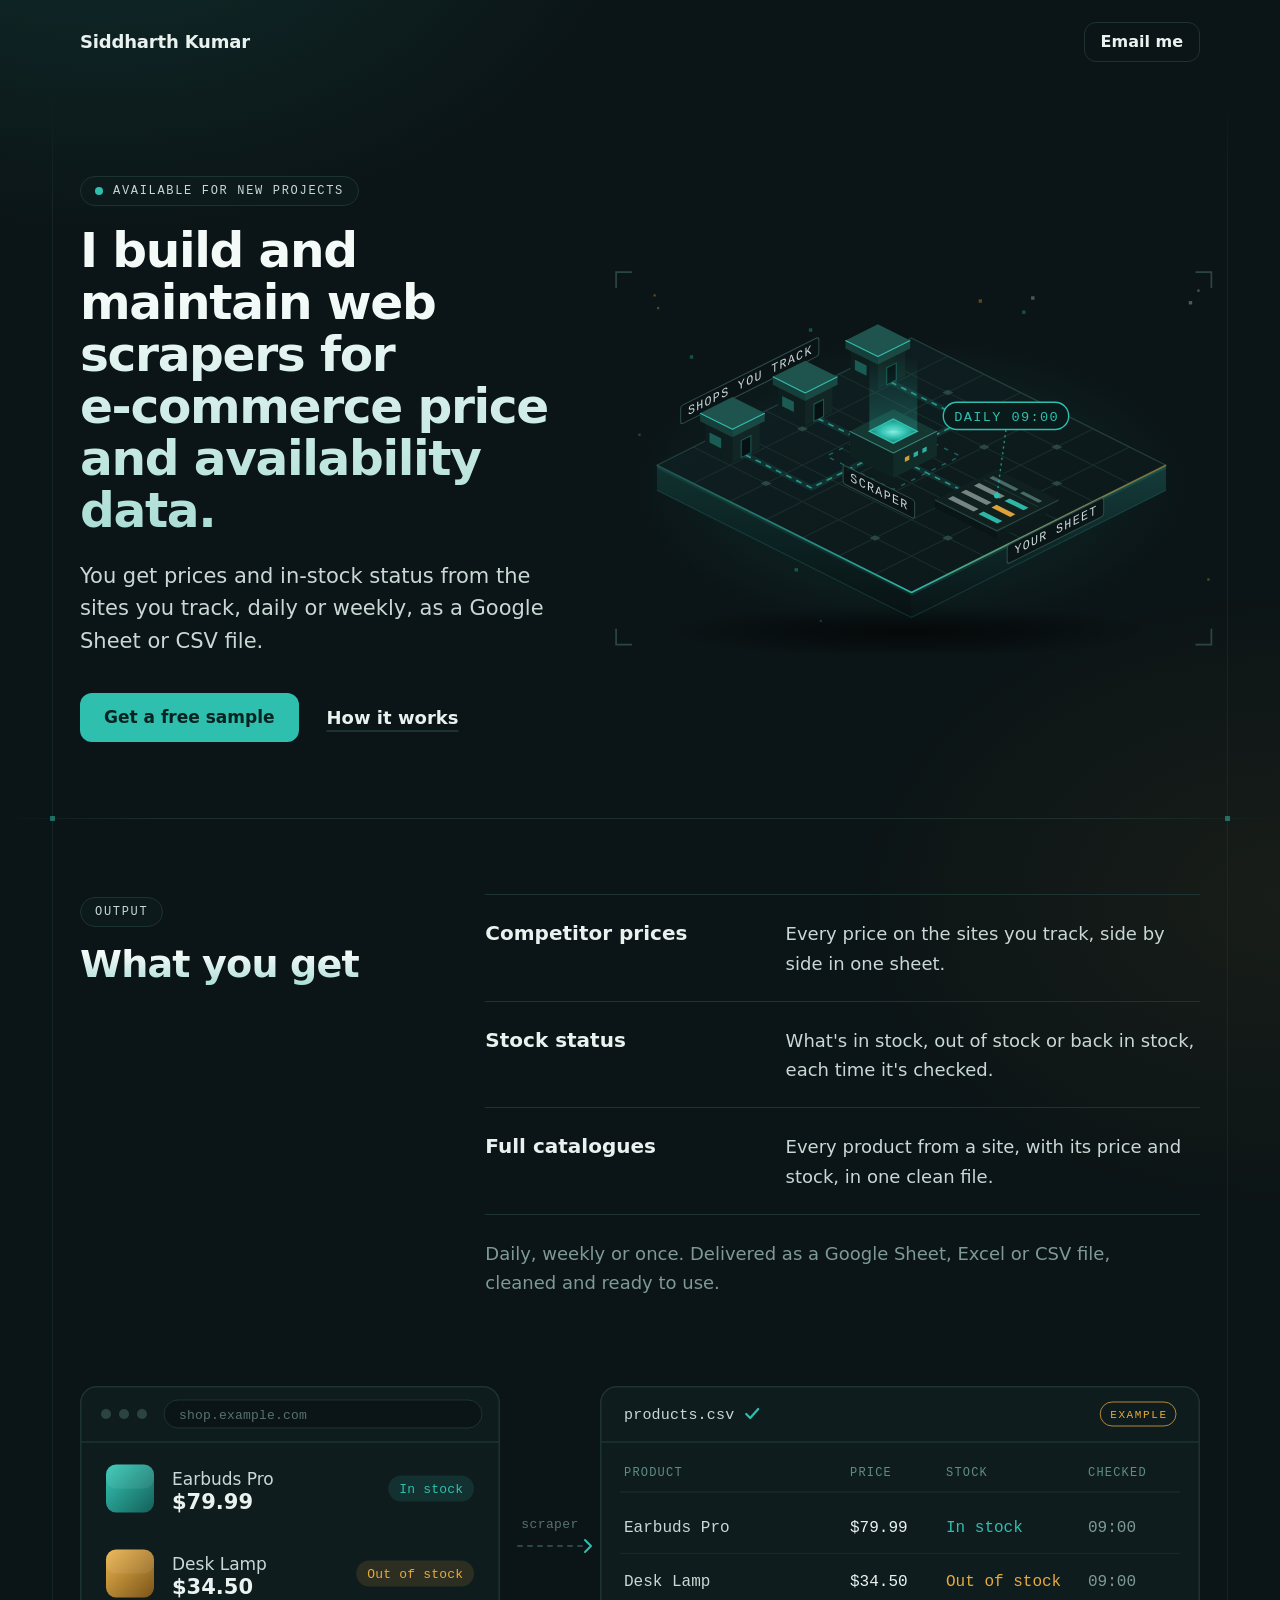
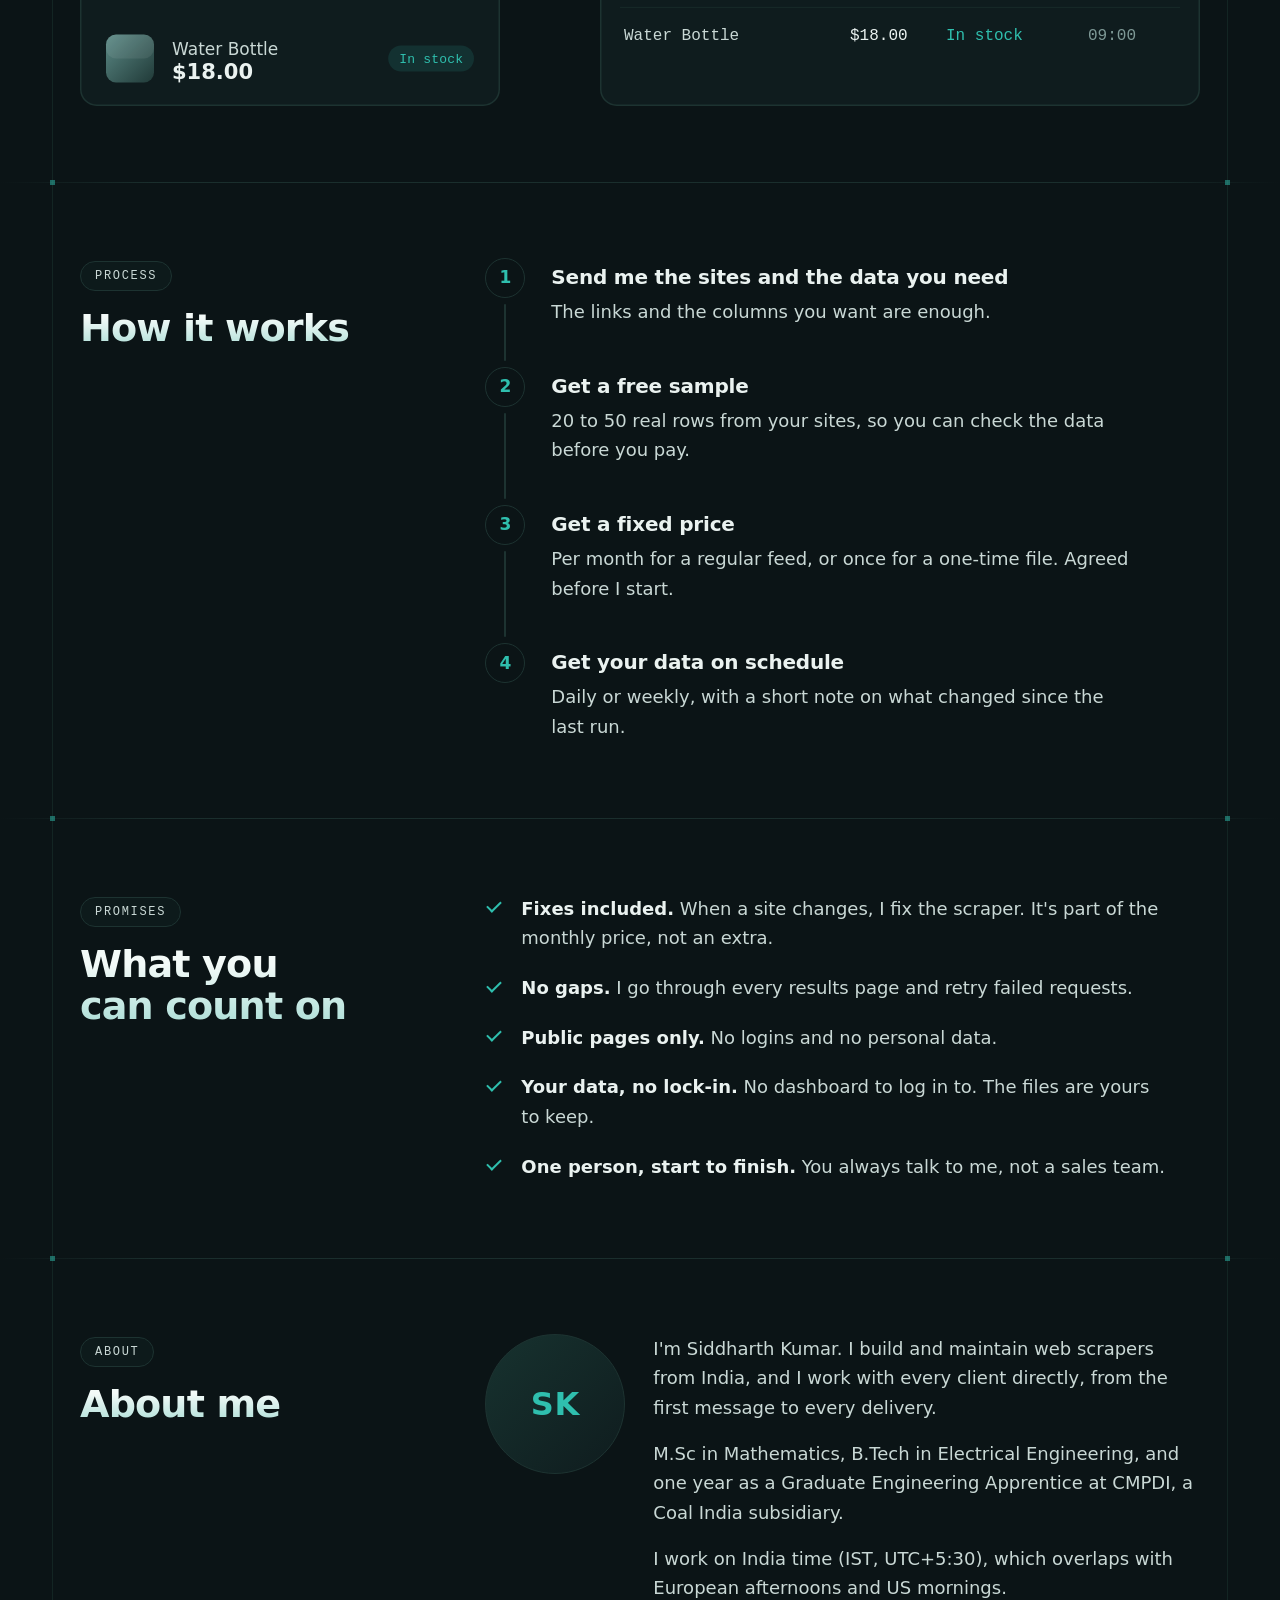
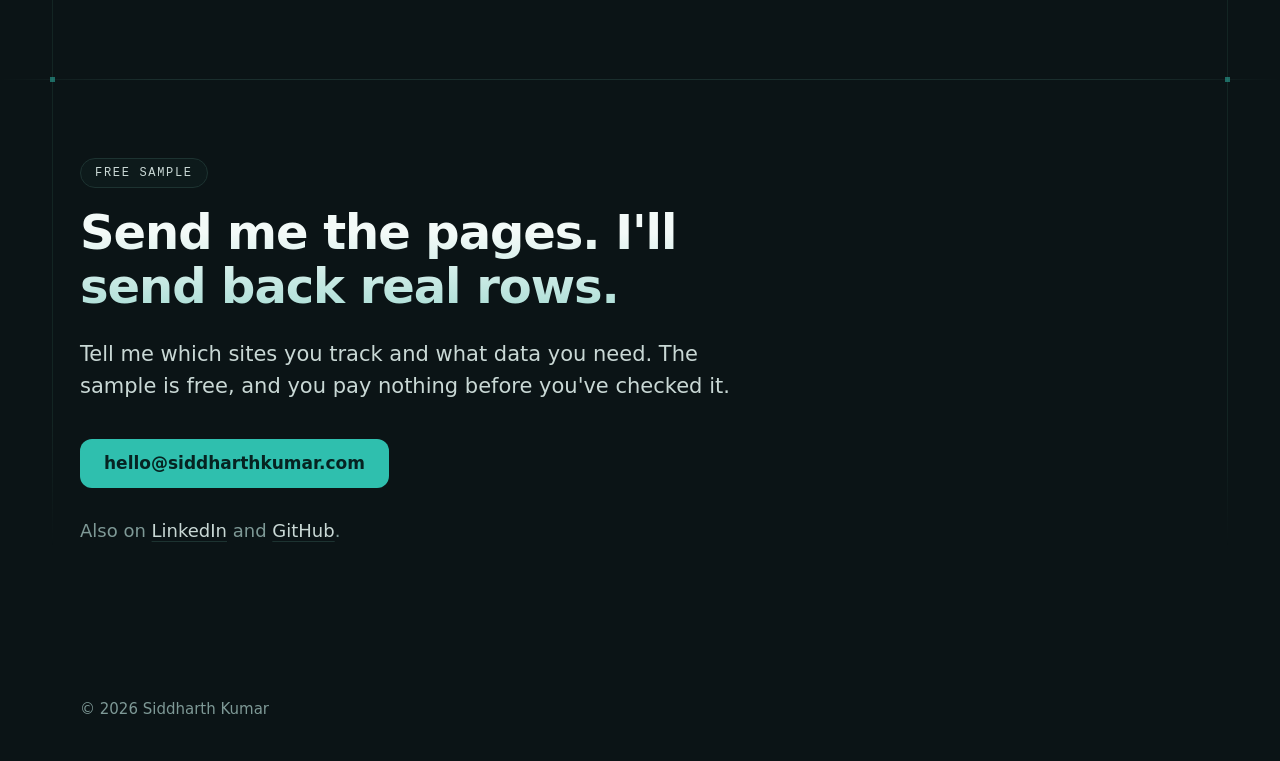
==== index.html @ e57807dc "Add files via upload" ====
<!doctype html>
<html lang="en">
<head>
<meta charset="utf-8">
<meta name="viewport" content="width=device-width, initial-scale=1">
<title>Siddharth Kumar | Web scrapers for e-commerce price and availability data</title>
<meta name="description" content="I build and maintain web scrapers for e-commerce price and availability data. Daily or weekly feeds, fixes included. Free sample first.">
<link rel="canonical" href="https://siddharthkumar.com/">
<meta name="theme-color" content="#0B1416">
<meta name="color-scheme" content="dark">
<link rel="icon" href="favicon.svg" type="image/svg+xml">
<link rel="preload" href="assets/fonts/instrument-sans-400.woff2" as="font" type="font/woff2" crossorigin>
<link rel="preload" href="assets/fonts/instrument-sans-600.woff2" as="font" type="font/woff2" crossorigin>
<link rel="stylesheet" href="assets/style.css?v=2">

<meta property="og:type" content="website">
<meta property="og:url" content="https://siddharthkumar.com/">
<meta property="og:title" content="Siddharth Kumar | Web scrapers for e-commerce price and availability data">
<meta property="og:description" content="Prices and in-stock status from the sites you track, daily or weekly, as a Google Sheet or CSV file. Fixes included. Free sample first.">
<meta property="og:image" content="https://siddharthkumar.com/assets/og.png">
<meta property="og:image:width" content="1200">
<meta property="og:image:height" content="630">
<meta property="og:image:alt" content="Siddharth Kumar, e-commerce price and availability data. Example: a product page turned into a clean table.">
<meta name="twitter:card" content="summary_large_image">

<script type="application/ld+json">
{
  "@context": "https://schema.org",
  "@type": "Person",
  "name": "Siddharth Kumar",
  "url": "https://siddharthkumar.com/",
  "image": "https://github.com/siddharthkumarx.png?size=400",
  "email": "mailto:hello@siddharthkumar.com",
  "jobTitle": "Web Scraping Developer",
  "description": "I build and maintain web scrapers for e-commerce price and availability data.",
  "sameAs": [
    "https://www.linkedin.com/in/siddharthkumarx/",
    "https://github.com/siddharthkumarx"
  ]
}
</script>
</head>
<body>

<header class="top wrap">
  <a class="name" href="/">Siddharth Kumar</a>
  <a class="btn btn-quiet" href="mailto:hello@siddharthkumar.com">Email me</a>
</header>

<main>

  <section class="hero">
    <div class="wrap hero-grid">
      <div class="hero-text">
      <p class="pill"><span class="dot" aria-hidden="true"></span>Available for new projects</p>
      <h1>I build and maintain web scrapers for <span class="nowrap">e-commerce</span> price and availability data.</h1>
      <p class="lead">You get prices and in-stock status from the sites you track, daily or weekly, as a Google Sheet or CSV file.</p>
      <div class="actions">
        <a class="btn" href="mailto:hello@siddharthkumar.com?subject=Free%20sample%20request">Get a free sample</a>
        <a class="text-link" href="#how">How it works</a>
      </div>
      </div>
      <figure class="scene" role="img" aria-label="How it works: data from the shops you track flows into a scraper, which fills your sheet every day at 09:00. When a shop's site changes, the scraper gets fixed and the data keeps coming.">
        <svg class="iso sv-mono" viewBox="0 0 540 344" width="540" height="344" aria-hidden="true" focusable="false"><defs><linearGradient id="isoTop" x1="0" y1="0" x2="1" y2="1"><stop offset="0" stop-color="#0F2022"/><stop offset="1" stop-color="#0C1719"/></linearGradient><linearGradient id="isoSideL" x1="0" y1="0" x2="0" y2="1"><stop offset="0" stop-color="#103230"/><stop offset="1" stop-color="#081113"/></linearGradient><linearGradient id="isoSideR" x1="0" y1="0" x2="0" y2="1"><stop offset="0" stop-color="#143C3A"/><stop offset="1" stop-color="#091416"/></linearGradient><linearGradient id="isoEdge" x1="0" y1="0" x2="1" y2="0"><stop offset="0" stop-color="#2FBFAE" stop-opacity=".15"/><stop offset=".5" stop-color="#2FBFAE" stop-opacity=".9"/><stop offset="1" stop-color="#E9A93C" stop-opacity=".45"/></linearGradient><linearGradient id="isoBeam" x1="0" y1="1" x2="0" y2="0"><stop offset="0" stop-color="#2FBFAE" stop-opacity=".30"/><stop offset="1" stop-color="#2FBFAE" stop-opacity="0"/></linearGradient><radialGradient id="isoCore"><stop offset="0" stop-color="#8FF2E6"/><stop offset=".55" stop-color="#2FBFAE"/><stop offset="1" stop-color="#147A70"/></radialGradient><radialGradient id="isoGlow"><stop offset="0" stop-color="#2FBFAE" stop-opacity=".16"/><stop offset="1" stop-color="#2FBFAE" stop-opacity="0"/></radialGradient><radialGradient id="isoShadow"><stop offset="0" stop-color="#000" stop-opacity=".6"/><stop offset="1" stop-color="#000" stop-opacity="0"/></radialGradient></defs><rect x="177.7" y="57.5" width="3" height="3" fill="#2FBFAE" opacity=".35" class="iso-tw" style="animation-delay:0.3s"/><rect x="27.6" y="150.2" width="2" height="2" fill="#2FBFAE" opacity=".35" class="iso-tw" style="animation-delay:0.4s"/><rect x="72.9" y="81.2" width="3" height="3" fill="#2FBFAE" opacity=".35"/><rect x="519.6" y="23.3" width="2" height="2" fill="#C9D8D5" opacity=".35"/><rect x="365.4" y="41.8" width="3" height="3" fill="#2FBFAE" opacity=".35"/><rect x="40.9" y="27.5" width="2" height="2" fill="#E9A93C" opacity=".35" class="iso-tw" style="animation-delay:2.7s"/><rect x="165.1" y="268.6" width="3" height="3" fill="#2FBFAE" opacity=".35" class="iso-tw" style="animation-delay:0.3s"/><rect x="327.1" y="32" width="3" height="3" fill="#E9A93C" opacity=".35" class="iso-tw" style="animation-delay:0.7s"/><rect x="187.2" y="314.1" width="2" height="2" fill="#2FBFAE" opacity=".35"/><rect x="512.1" y="33.5" width="3" height="3" fill="#C9D8D5" opacity=".35"/><rect x="44" y="38.7" width="2" height="2" fill="#E9A93C" opacity=".35"/><rect x="373.3" y="29.3" width="3" height="3" fill="#C9D8D5" opacity=".35" class="iso-tw" style="animation-delay:2.6s"/><rect x="528.4" y="277.6" width="2" height="2" fill="#E9A93C" opacity=".35"/><path d="M8 22V8H22M518 8H532V22M532 322V336H518M22 336H8V322" fill="none" stroke="#2B4744" stroke-width="1.5"/><ellipse cx="268" cy="196" rx="250" ry="132" fill="url(#isoGlow)"/><ellipse class="iso-shadow" cx="268" cy="324" rx="215" ry="24" fill="url(#isoShadow)"/><g class="iso-float"><polygon points="44,178 268,290 268,312 44,200" fill="url(#isoSideL)"/><polygon points="492,178 268,290 268,312 492,200" fill="url(#isoSideR)"/><polygon points="44,178 268,290 268,293 44,181" fill="#2FBFAE" fill-opacity=".10"/><polygon points="492,178 268,290 268,293 492,181" fill="#2FBFAE" fill-opacity=".14"/><polygon points="268,66 492,178 268,290 44,178" fill="url(#isoTop)"/><g stroke="#1D3331" stroke-width="1" opacity=".75"><line x1="300" y1="82" x2="76" y2="194"/><line x1="236" y1="82" x2="460" y2="194"/><line x1="332" y1="98" x2="108" y2="210"/><line x1="204" y1="98" x2="428" y2="210"/><line x1="364" y1="114" x2="140" y2="226"/><line x1="172" y1="114" x2="396" y2="226"/><line x1="396" y1="130" x2="172" y2="242"/><line x1="140" y1="130" x2="364" y2="242"/><line x1="428" y1="146" x2="204" y2="258"/><line x1="108" y1="146" x2="332" y2="258"/><line x1="460" y1="162" x2="236" y2="274"/><line x1="76" y1="162" x2="300" y2="274"/></g><polygon points="268,66 492,178 268,290 44,178" fill="none" stroke="#24403D" stroke-width="1"/><polyline points="44,178 268,290 492,178" fill="none" stroke="url(#isoEdge)" stroke-width="1.6" stroke-linejoin="round"/><polyline points="44,200 268,312 492,200" fill="none" stroke="#2FBFAE" stroke-opacity=".18" stroke-width="1"/><polygon points="300,111.6 304.8,114 300,116.4 295.2,114" fill="#2B4744"/><polygon points="396,159.6 400.8,162 396,164.4 391.2,162" fill="#2B4744"/><polygon points="300,239.6 304.8,242 300,244.4 295.2,242" fill="#2B4744"/><polygon points="140,191.6 144.8,194 140,196.4 135.2,194" fill="#2B4744"/><polygon points="236,239.6 240.8,242 236,244.4 231.2,242" fill="#2B4744"/><polygon points="172,143.6 176.8,146 172,148.4 167.2,146" fill="#2B4744"/><polygon points="332,159.6 336.8,162 332,164.4 327.2,162" fill="#2B4744"/><polygon points="396,191.6 400.8,194 396,196.4 391.2,194" fill="#2B4744"/><polyline points="250.4,105.2 316,138 271.2,160.4" fill="none" stroke="#2FBFAE" stroke-opacity=".12" stroke-width="5" stroke-linecap="round" stroke-linejoin="round"/><polyline points="250.4,105.2 316,138 271.2,160.4" fill="none" class="sv-flow" stroke="#2FBFAE" stroke-opacity=".7" stroke-width="1.5" stroke-dasharray="4 6" stroke-linecap="round" stroke-linejoin="round"/><polyline points="186.4,137.2 232.8,160.4" fill="none" stroke="#2FBFAE" stroke-opacity=".12" stroke-width="5" stroke-linecap="round" stroke-linejoin="round"/><polyline points="186.4,137.2 232.8,160.4" fill="none" class="sv-flow" stroke="#2FBFAE" stroke-opacity=".7" stroke-width="1.5" stroke-dasharray="4 6" stroke-linecap="round" stroke-linejoin="round"/><polyline points="122.4,169.2 180,198 224.8,175.6" fill="none" stroke="#2FBFAE" stroke-opacity=".12" stroke-width="5" stroke-linecap="round" stroke-linejoin="round"/><polyline points="122.4,169.2 180,198 224.8,175.6" fill="none" class="sv-flow" stroke="#2FBFAE" stroke-opacity=".7" stroke-width="1.5" stroke-dasharray="4 6" stroke-linecap="round" stroke-linejoin="round"/><polyline points="271.2,179.6 316,202" fill="none" stroke="#2FBFAE" stroke-opacity=".12" stroke-width="5" stroke-linecap="round" stroke-linejoin="round"/><polyline points="271.2,179.6 316,202" fill="none" class="sv-flow" stroke="#2FBFAE" stroke-opacity=".7" stroke-width="1.5" stroke-dasharray="4 6" stroke-linecap="round" stroke-linejoin="round"/><g class="iso-a iso-alert" opacity="0"><polyline points="250.4,105.2 316,138 271.2,160.4" fill="none" stroke="#E9A93C" stroke-width="1.8" stroke-dasharray="4 6" stroke-linecap="round" stroke-linejoin="round"/></g><g class="iso-lg-d" transform="matrix(0.8944 -0.4472 0 1 71.2 134)"><rect x="-7.1" y="-11.3" width="136" height="16.3" rx="2.5" fill="#0A1416" fill-opacity=".92" stroke="#2D4C49" stroke-width="1"/><text x="0" y="0" font-size="11.5" letter-spacing="1.3" fill="#C9D8D5" font-weight="500">SHOPS YOU TRACK</text></g><g class="iso-lg-m" transform="matrix(0.8944 -0.4472 0 1 39.2 146.8)"><rect x="-11.5" y="-18.1" width="209" height="26.3" rx="4.1" fill="#0A1416" fill-opacity=".92" stroke="#2D4C49" stroke-width="1"/><text x="0" y="0" font-size="18.5" letter-spacing="1.4" fill="#C9D8D5" font-weight="500">SHOPS YOU TRACK</text></g><polygon points="214.4,99.2 238.4,111.2 238.4,87.2 214.4,75.2" fill="#0E1D1E"/><polygon points="262.4,99.2 238.4,111.2 238.4,87.2 262.4,75.2" fill="#122725"/><polygon points="238.4,63.2 262.4,75.2 238.4,87.2 214.4,75.2" fill="#173230"/><polygon points="218.2,94.1 228.5,99.2 228.5,90.2 218.2,85.1" fill="#2FBFAE" fill-opacity=".38"/><polygon points="254.6,103.1 246.2,107.3 246.2,92.3 254.6,88.1" fill="#071012" stroke="#2FBFAE" stroke-opacity=".35" stroke-width="1"/><polygon points="209.9,75.2 238.4,89.4 238.4,82.4 209.9,68.2" fill="#163E3A"/><polygon points="266.9,75.2 238.4,89.4 238.4,82.4 266.9,68.2" fill="#1A4843"/><polygon points="238.4,54 266.9,68.2 238.4,82.4 209.9,68.2" fill="#1F534D"/><polyline points="209.9,68.2 238.4,82.4 266.9,68.2" fill="none" stroke="#2FBFAE" stroke-width="1" stroke-linejoin="round"/><g class="iso-a iso-alert" opacity="0"><polygon points="209.9,75.2 238.4,89.4 238.4,82.4 209.9,68.2" fill="#9C6A1F"/><polygon points="266.9,75.2 238.4,89.4 238.4,82.4 266.9,68.2" fill="#B97F26"/><polygon points="238.4,54 266.9,68.2 238.4,82.4 209.9,68.2" fill="#E9A93C"/><polyline points="209.9,68.2 238.4,82.4 266.9,68.2" fill="none" stroke="#F6CF86" stroke-width="1" stroke-linejoin="round"/></g><polygon points="150.4,131.2 174.4,143.2 174.4,119.2 150.4,107.2" fill="#0E1D1E"/><polygon points="198.4,131.2 174.4,143.2 174.4,119.2 198.4,107.2" fill="#122725"/><polygon points="174.4,95.2 198.4,107.2 174.4,119.2 150.4,107.2" fill="#173230"/><polygon points="154.2,126.1 164.5,131.2 164.5,122.2 154.2,117.1" fill="#2FBFAE" fill-opacity=".38"/><polygon points="190.6,135.1 182.2,139.3 182.2,124.3 190.6,120.1" fill="#071012" stroke="#2FBFAE" stroke-opacity=".35" stroke-width="1"/><polygon points="145.9,107.2 174.4,121.4 174.4,114.4 145.9,100.2" fill="#163E3A"/><polygon points="202.9,107.2 174.4,121.4 174.4,114.4 202.9,100.2" fill="#1A4843"/><polygon points="174.4,86 202.9,100.2 174.4,114.4 145.9,100.2" fill="#1F534D"/><polyline points="145.9,100.2 174.4,114.4 202.9,100.2" fill="none" stroke="#2FBFAE" stroke-width="1" stroke-linejoin="round"/><g transform="translate(250.4 105.2)"><g class="iso-a iso-trip" style="--ax:65.6px;--ay:32.8px;--bx:20.8px;--by:55.2px;animation-delay:0.0s" opacity="0"><polygon points="0,-7.7 15.4,0 0,7.7 -15.4,0" fill="#2FBFAE" fill-opacity=".22"/><polygon points="-5.8,0 0,2.9 0,-3.1 -5.8,-6" fill="#1F8F83"/><polygon points="5.8,0 0,2.9 0,-3.1 5.8,-6" fill="#27A596"/><polygon points="0,-8.9 5.8,-6 0,-3.1 -5.8,-6" fill="#7BEBDD"/></g></g><g transform="translate(186.4 137.2)"><g class="iso-a iso-hop" style="--ax:27.8px;--ay:13.9px;--bx:46.4px;--by:23.2px;animation-delay:1.5s" opacity="0"><polygon points="0,-7.7 15.4,0 0,7.7 -15.4,0" fill="#2FBFAE" fill-opacity=".22"/><polygon points="-5.8,0 0,2.9 0,-3.1 -5.8,-6" fill="#1F8F83"/><polygon points="5.8,0 0,2.9 0,-3.1 5.8,-6" fill="#27A596"/><polygon points="0,-8.9 5.8,-6 0,-3.1 -5.8,-6" fill="#7BEBDD"/></g></g><g transform="translate(250.4 105.2)"><g class="iso-a iso-trip" style="--ax:65.6px;--ay:32.8px;--bx:20.8px;--by:55.2px;animation-delay:5.4s" opacity="0"><polygon points="0,-7.7 15.4,0 0,7.7 -15.4,0" fill="#2FBFAE" fill-opacity=".22"/><polygon points="-5.8,0 0,2.9 0,-3.1 -5.8,-6" fill="#1F8F83"/><polygon points="5.8,0 0,2.9 0,-3.1 5.8,-6" fill="#27A596"/><polygon points="0,-8.9 5.8,-6 0,-3.1 -5.8,-6" fill="#7BEBDD"/></g></g><polygon points="86.4,163.2 110.4,175.2 110.4,151.2 86.4,139.2" fill="#0E1D1E"/><polygon points="134.4,163.2 110.4,175.2 110.4,151.2 134.4,139.2" fill="#122725"/><polygon points="110.4,127.2 134.4,139.2 110.4,151.2 86.4,139.2" fill="#173230"/><polygon points="90.2,158.1 100.5,163.2 100.5,154.2 90.2,149.1" fill="#2FBFAE" fill-opacity=".38"/><polygon points="126.6,167.1 118.2,171.3 118.2,156.3 126.6,152.1" fill="#071012" stroke="#2FBFAE" stroke-opacity=".35" stroke-width="1"/><polygon points="81.9,139.2 110.4,153.4 110.4,146.4 81.9,132.2" fill="#163E3A"/><polygon points="138.9,139.2 110.4,153.4 110.4,146.4 138.9,132.2" fill="#1A4843"/><polygon points="110.4,118 138.9,132.2 110.4,146.4 81.9,132.2" fill="#1F534D"/><polyline points="81.9,132.2 110.4,146.4 138.9,132.2" fill="none" stroke="#2FBFAE" stroke-width="1" stroke-linejoin="round"/><polygon points="252,140.6 310.9,170 252,199.4 193.1,170" fill="none" class="sv-flow" stroke="#2FBFAE" stroke-opacity=".45" stroke-width="1.2" stroke-dasharray="4 6"/><polygon points="213.6,170 252,189.2 252,167.2 213.6,148" fill="#0D2220"/><polygon points="290.4,170 252,189.2 252,167.2 290.4,148" fill="#112B28"/><polygon points="252,128.8 290.4,148 252,167.2 213.6,148" fill="#143732"/><polyline points="213.6,148 252,167.2 290.4,148" fill="none" stroke="#3C7E76" stroke-width="1" stroke-linejoin="round"/><polygon points="252,137.4 273.1,148 252,158.6 230.9,148" fill="url(#isoCore)" class="iso-a iso-core"/><polygon points="252,137.4 273.1,148 252,158.6 230.9,148" fill="none" stroke="#2FBFAE" stroke-width="1.2"/><rect class="iso-a iso-core" x="230.9" y="82" width="42.2" height="66" fill="url(#isoBeam)"/><polygon points="281.4,165.5 277.6,167.4 277.6,163.4 281.4,161.5" fill="#2FBFAE" fill-opacity=".9"/><polygon points="273.8,169.3 269.9,171.2 269.9,167.2 273.8,165.3" fill="#2FBFAE" fill-opacity=".9"/><polygon points="266.1,173.2 262.2,175.1 262.2,171.1 266.1,169.2" fill="#E9A93C" fill-opacity=".9"/><g transform="translate(122.4 169.2)"><g class="iso-a iso-trip" style="--ax:57.6px;--ay:28.8px;--bx:102.4px;--by:6.4px;animation-delay:0.35s" opacity="0"><polygon points="0,-7.7 15.4,0 0,7.7 -15.4,0" fill="#2FBFAE" fill-opacity=".22"/><polygon points="-5.8,0 0,2.9 0,-3.1 -5.8,-6" fill="#1F8F83"/><polygon points="5.8,0 0,2.9 0,-3.1 5.8,-6" fill="#27A596"/><polygon points="0,-8.9 5.8,-6 0,-3.1 -5.8,-6" fill="#7BEBDD"/></g></g><g transform="translate(271.2 179.6)"><g class="iso-a iso-hop" style="--ax:26.9px;--ay:13.4px;--bx:44.8px;--by:22.4px;animation-delay:1.7s" opacity="0"><polygon points="0,-7.7 15.4,0 0,7.7 -15.4,0" fill="#2FBFAE" fill-opacity=".22"/><polygon points="-5.8,0 0,2.9 0,-3.1 -5.8,-6" fill="#1F8F83"/><polygon points="5.8,0 0,2.9 0,-3.1 5.8,-6" fill="#27A596"/><polygon points="0,-8.9 5.8,-6 0,-3.1 -5.8,-6" fill="#7BEBDD"/></g></g><g transform="translate(271.2 179.6)"><g class="iso-a iso-hop" style="--ax:26.9px;--ay:13.4px;--bx:44.8px;--by:22.4px;animation-delay:2.05s" opacity="0"><polygon points="0,-7.7 15.4,0 0,7.7 -15.4,0" fill="#2FBFAE" fill-opacity=".22"/><polygon points="-5.8,0 0,2.9 0,-3.1 -5.8,-6" fill="#1F8F83"/><polygon points="5.8,0 0,2.9 0,-3.1 5.8,-6" fill="#27A596"/><polygon points="0,-8.9 5.8,-6 0,-3.1 -5.8,-6" fill="#7BEBDD"/></g></g><g transform="translate(271.2 179.6)"><g class="iso-a iso-hop" style="--ax:26.9px;--ay:13.4px;--bx:44.8px;--by:22.4px;animation-delay:2.4s" opacity="0"><polygon points="0,-7.7 15.4,0 0,7.7 -15.4,0" fill="#2FBFAE" fill-opacity=".22"/><polygon points="-5.8,0 0,2.9 0,-3.1 -5.8,-6" fill="#1F8F83"/><polygon points="5.8,0 0,2.9 0,-3.1 5.8,-6" fill="#27A596"/><polygon points="0,-8.9 5.8,-6 0,-3.1 -5.8,-6" fill="#7BEBDD"/></g></g><g transform="translate(271.2 179.6)"><g class="iso-a iso-hop" style="--ax:26.9px;--ay:13.4px;--bx:44.8px;--by:22.4px;animation-delay:6.95s" opacity="0"><polygon points="0,-7.7 15.4,0 0,7.7 -15.4,0" fill="#2FBFAE" fill-opacity=".22"/><polygon points="-5.8,0 0,2.9 0,-3.1 -5.8,-6" fill="#1F8F83"/><polygon points="5.8,0 0,2.9 0,-3.1 5.8,-6" fill="#27A596"/><polygon points="0,-8.9 5.8,-6 0,-3.1 -5.8,-6" fill="#7BEBDD"/></g></g><polygon points="288.8,215.6 343.2,242.8 343.2,235.8 288.8,208.6" fill="#0A1517"/><polygon points="397.6,215.6 343.2,242.8 343.2,235.8 397.6,208.6" fill="#0D1B1C"/><polygon points="343.2,181.4 397.6,208.6 343.2,235.8 288.8,208.6" fill="#10201F"/><polyline points="288.8,208.6 343.2,235.8 397.6,208.6" fill="none" stroke="#2B4744" stroke-width="1" stroke-linejoin="round"/><polygon points="339.7,187.6 362.4,199 359.2,200.6 336.5,189.2" fill="#5E8C87" fill-opacity=".7"/><polygon points="366.6,201.1 383.2,209.4 380,211 363.4,202.7" fill="#5E8C87" fill-opacity=".7"/><line x1="331.4" y1="190.5" x2="379.4" y2="214.5" stroke="#1D3331" stroke-width="1"/><g class="iso-a iso-row1"><polygon points="327.5,193.7 350.2,205.1 345.8,207.3 323,196" fill="#C9D8D5" fill-opacity=".55"/><polygon points="354.4,207.2 371,215.5 366.6,217.7 349.9,209.4" fill="#2FBFAE" fill-opacity=".95"/></g><g class="iso-a iso-row2"><polygon points="316,199.5 338.7,210.8 334.2,213.1 311.5,201.7" fill="#C9D8D5" fill-opacity=".55"/><polygon points="342.9,212.9 359.5,221.2 355,223.5 338.4,215.2" fill="#E9A93C" fill-opacity=".95"/></g><g class="iso-a iso-row3"><polygon points="304.5,205.2 327.2,216.6 322.7,218.8 300,207.5" fill="#C9D8D5" fill-opacity=".55"/><polygon points="331.4,218.7 348,227 343.5,229.2 326.9,220.9" fill="#2FBFAE" fill-opacity=".95"/></g><g class="iso-lg-d" transform="matrix(0.8944 0.4472 0 1 214.2 192.1)"><rect x="-7.1" y="-11.3" width="70.4" height="16.3" rx="2.5" fill="#0A1416" fill-opacity=".92" stroke="#2D4C49" stroke-width="1"/><text x="0" y="0" font-size="11.5" letter-spacing="1.3" fill="#C9D8D5" font-weight="500">SCRAPER</text></g><g class="iso-lg-d" transform="matrix(0.8944 -0.4472 0 1 358.6 256.9)"><rect x="-7.1" y="-11.3" width="95" height="16.3" rx="2.5" fill="#0A1416" fill-opacity=".92" stroke="#2D4C49" stroke-width="1"/><text x="0" y="0" font-size="11.5" letter-spacing="1.3" fill="#C9D8D5" font-weight="500">YOUR SHEET</text></g><g opacity="1" class="iso-a iso-daily iso-lg-d"><line x1="351.2" y1="146.6" x2="343.2" y2="204.6" stroke="#2FBFAE" stroke-opacity=".7" stroke-width="1.2" stroke-dasharray="2 3"/><circle cx="343.2" cy="204.6" r="2.6" fill="#2FBFAE"/><rect x="296" y="122.6" width="110.4" height="24" rx="12" fill="#0A1A1A" stroke="#2FBFAE" stroke-width="1.2"/><text x="305.6" y="138.9" font-size="12" letter-spacing="1.2" fill="#2FBFAE" font-weight="500">DAILY 09:00</text></g><g opacity="0" class="iso-a iso-alert iso-lg-d"><line x1="334.4" y1="52.2" x2="244.4" y2="66.2" stroke="#E9A93C" stroke-opacity=".7" stroke-width="1.2" stroke-dasharray="2 3"/><circle cx="244.4" cy="66.2" r="2.6" fill="#E9A93C"/><rect x="275" y="28.2" width="118.8" height="24" rx="12" fill="#2A1E0C" stroke="#E9A93C" stroke-width="1.2"/><text x="284.6" y="44.5" font-size="12" letter-spacing="1.2" fill="#E9A93C" font-weight="500">SITE CHANGED</text></g><g opacity="0" class="iso-a iso-fixed iso-lg-d"><line x1="334.4" y1="52.2" x2="244.4" y2="66.2" stroke="#2FBFAE" stroke-opacity=".7" stroke-width="1.2" stroke-dasharray="2 3"/><circle cx="244.4" cy="66.2" r="2.6" fill="#2FBFAE"/><rect x="297.5" y="28.2" width="73.8" height="24" rx="12" fill="#2FBFAE" stroke="#2FBFAE" stroke-width="1.2"/><path d="M308.3 40.2l3.5 3.5 7.1 -7.6" fill="none" stroke="#062321" stroke-width="1.9" stroke-linecap="round" stroke-linejoin="round"/><text x="320.9" y="44.5" font-size="12" letter-spacing="1.2" fill="#062321" font-weight="500">FIXED</text></g><g class="iso-lg-m" transform="matrix(0.8944 0.4472 0 1 207.2 194)"><rect x="-11.5" y="-18.1" width="109" height="26.3" rx="4.1" fill="#0A1416" fill-opacity=".92" stroke="#2D4C49" stroke-width="1"/><text x="0" y="0" font-size="18.5" letter-spacing="1.4" fill="#C9D8D5" font-weight="500">SCRAPER</text></g><g class="iso-lg-m" transform="matrix(0.8944 -0.4472 0 1 342.6 264.9)"><rect x="-11.5" y="-18.1" width="146.5" height="26.3" rx="4.1" fill="#0A1416" fill-opacity=".92" stroke="#2D4C49" stroke-width="1"/><text x="0" y="0" font-size="18.5" letter-spacing="1.4" fill="#C9D8D5" font-weight="500">YOUR SHEET</text></g><g opacity="1" class="iso-a iso-daily iso-lg-m"><line x1="351.2" y1="143.6" x2="343.2" y2="204.6" stroke="#2FBFAE" stroke-opacity=".7" stroke-width="1.2" stroke-dasharray="2 3"/><circle cx="343.2" cy="204.6" r="2.6" fill="#2FBFAE"/><rect x="275" y="109.6" width="152.4" height="34" rx="17" fill="#0A1A1A" stroke="#2FBFAE" stroke-width="1.2"/><text x="288.6" y="132.7" font-size="17" letter-spacing="1.3" fill="#2FBFAE" font-weight="500">DAILY 09:00</text></g><g opacity="0" class="iso-a iso-alert iso-lg-m"><line x1="334.4" y1="49.2" x2="244.4" y2="66.2" stroke="#E9A93C" stroke-opacity=".7" stroke-width="1.2" stroke-dasharray="2 3"/><circle cx="244.4" cy="66.2" r="2.6" fill="#E9A93C"/><rect x="252.4" y="15.2" width="163.9" height="34" rx="17" fill="#2A1E0C" stroke="#E9A93C" stroke-width="1.2"/><text x="266" y="38.3" font-size="17" letter-spacing="1.3" fill="#E9A93C" font-weight="500">SITE CHANGED</text></g><g opacity="0" class="iso-a iso-fixed iso-lg-m"><line x1="334.4" y1="49.2" x2="244.4" y2="66.2" stroke="#2FBFAE" stroke-opacity=".7" stroke-width="1.2" stroke-dasharray="2 3"/><circle cx="244.4" cy="66.2" r="2.6" fill="#2FBFAE"/><rect x="282.9" y="15.2" width="103" height="34" rx="17" fill="#2FBFAE" stroke="#2FBFAE" stroke-width="1.2"/><path d="M298.2 32.2l5 5 10 -10.7" fill="none" stroke="#062321" stroke-width="2.7" stroke-linecap="round" stroke-linejoin="round"/><text x="316.1" y="38.3" font-size="17" letter-spacing="1.3" fill="#062321" font-weight="500">FIXED</text></g></g></svg>
      </figure>
    </div>
  </section>

  <section class="block" aria-labelledby="get">
    <div class="wrap split">
      <div class="sec-head"><p class="pill">Output</p><h2 id="get">What you get</h2></div>
      <div>
        <dl class="offers">
          <div><dt>Competitor prices</dt><dd>Every price on the sites you track, side by side in one sheet.</dd></div>
          <div><dt>Stock status</dt><dd>What's in stock, out of stock or back in stock, each time it's checked.</dd></div>
          <div><dt>Full catalogues</dt><dd>Every product from a site, with its price and stock, in one clean file.</dd></div>
        </dl>
        <p class="note">Daily, weekly or once. Delivered as a Google Sheet, Excel or CSV file, cleaned and ready to use.</p>
      </div>
    </div>

    <div class="wrap">
      <figure class="demo" role="img" aria-label="Example: a scraper reads a product page with three products and turns it into a clean table of product, price, stock status and time checked.">
        <svg class="sv sv-wide" viewBox="0 0 1120 320" width="1120" height="320" aria-hidden="true" focusable="false"><defs><linearGradient id="svwg1" x1="0" y1="0" x2="1" y2="1"><stop offset="0" stop-color="#35C9B8"/><stop offset="1" stop-color="#145F58"/></linearGradient><linearGradient id="svwg2" x1="0" y1="0" x2="1" y2="1"><stop offset="0" stop-color="#EDB54F"/><stop offset="1" stop-color="#7A5418"/></linearGradient><linearGradient id="svwg3" x1="0" y1="0" x2="1" y2="1"><stop offset="0" stop-color="#5C8A86"/><stop offset="1" stop-color="#203A38"/></linearGradient></defs><rect x="0.75" y="0.75" width="418.5" height="318.5" rx="16" fill="#0F1C1E" stroke="#1D3331" stroke-width="1.5"/><circle cx="26" cy="28" r="5" fill="#2B4442"/><circle cx="44" cy="28" r="5" fill="#2B4442"/><circle cx="62" cy="28" r="5" fill="#2B4442"/><rect x="84" y="14" width="318" height="28" rx="14" fill="#0B1517" stroke="#1D3331"/><text class="sv-mono" x="99" y="32.5" font-size="13" fill="#56716E" letter-spacing="0.2">shop.example.com</text><line x1="0" y1="56" x2="420" y2="56" stroke="#1D3331" stroke-width="1.5"/><rect class="sv-a sv-h1" opacity="0" x="9" y="63" width="402" height="79" rx="12" fill="#2FBFAE" fill-opacity="0.09" stroke="#2FBFAE" stroke-opacity="0.55" stroke-width="1.5"/><rect x="26" y="78.5" width="48" height="48" rx="10" fill="url(#svwg1)"/><rect x="26" y="78.5" width="48" height="24" rx="10" fill="#FFFFFF" fill-opacity="0.07"/><text class="sv-sans" x="92" y="98.5" font-size="17" fill="#C9D8D5">Earbuds Pro</text><text class="sv-sans" x="92" y="122.5" font-size="21" fill="#EAF2F0" font-weight="600">$79.99</text><rect x="308.2" y="89.5" width="85.8" height="26" rx="13" fill="#2FBFAE" fill-opacity="0.13"/><text class="sv-mono" x="319.2" y="107.18" font-size="13" fill="#2FBFAE" font-weight="500" letter-spacing="0.2">In stock</text><rect class="sv-a sv-h2" opacity="0" x="9" y="148" width="402" height="79" rx="12" fill="#2FBFAE" fill-opacity="0.09" stroke="#2FBFAE" stroke-opacity="0.55" stroke-width="1.5"/><rect x="26" y="163.5" width="48" height="48" rx="10" fill="url(#svwg2)"/><rect x="26" y="163.5" width="48" height="24" rx="10" fill="#FFFFFF" fill-opacity="0.07"/><text class="sv-sans" x="92" y="183.5" font-size="17" fill="#C9D8D5">Desk Lamp</text><text class="sv-sans" x="92" y="207.5" font-size="21" fill="#EAF2F0" font-weight="600">$34.50</text><rect x="276.2" y="174.5" width="117.8" height="26" rx="13" fill="#E9A93C" fill-opacity="0.13"/><text class="sv-mono" x="287.2" y="192.18" font-size="13" fill="#E9A93C" font-weight="500" letter-spacing="0.2">Out of stock</text><rect class="sv-a sv-h3" opacity="0" x="9" y="233" width="402" height="79" rx="12" fill="#2FBFAE" fill-opacity="0.09" stroke="#2FBFAE" stroke-opacity="0.55" stroke-width="1.5"/><rect x="26" y="248.5" width="48" height="48" rx="10" fill="url(#svwg3)"/><rect x="26" y="248.5" width="48" height="24" rx="10" fill="#FFFFFF" fill-opacity="0.07"/><text class="sv-sans" x="92" y="268.5" font-size="17" fill="#C9D8D5">Water Bottle</text><text class="sv-sans" x="92" y="292.5" font-size="21" fill="#EAF2F0" font-weight="600">$18.00</text><rect x="308.2" y="259.5" width="85.8" height="26" rx="13" fill="#2FBFAE" fill-opacity="0.13"/><text class="sv-mono" x="319.2" y="277.18" font-size="13" fill="#2FBFAE" font-weight="500" letter-spacing="0.2">In stock</text><line class="sv-flow" x1="438" y1="160" x2="502" y2="160" stroke="#2C4745" stroke-width="2" stroke-dasharray="4 6" stroke-linecap="round"/><path d="M505 154l6 6-6 6" fill="none" stroke="#2FBFAE" stroke-width="2" stroke-linecap="round" stroke-linejoin="round"/><text class="sv-mono" x="470" y="142" font-size="13" fill="#56716E" text-anchor="middle" letter-spacing="0.4">scraper</text><g class="sv-a sv-d1" opacity="0"><circle cx="438" cy="160" r="10" fill="#2FBFAE" fill-opacity="0.18"/><circle cx="438" cy="160" r="5" fill="#2FBFAE"/></g><g class="sv-a sv-d2" opacity="0"><circle cx="438" cy="160" r="10" fill="#2FBFAE" fill-opacity="0.18"/><circle cx="438" cy="160" r="5" fill="#2FBFAE"/></g><g class="sv-a sv-d3" opacity="0"><circle cx="438" cy="160" r="10" fill="#2FBFAE" fill-opacity="0.18"/><circle cx="438" cy="160" r="5" fill="#2FBFAE"/></g><rect x="520.75" y="0.75" width="598.5" height="318.5" rx="16" fill="#0F1C1E" stroke="#1D3331" stroke-width="1.5"/><text class="sv-mono" x="544" y="33.4" font-size="15" fill="#C9D8D5" font-weight="500" letter-spacing="0.2">products.csv</text><path class="sv-a sv-ck" d="M666.2 28l4 4 8-9" fill="none" stroke="#2FBFAE" stroke-width="2.2" stroke-linecap="round" stroke-linejoin="round"/><rect x="1020.2" y="16" width="75.8" height="24" rx="12" fill="none" stroke="#E9A93C" stroke-opacity="0.75"/><text class="sv-mono" x="1030.2" y="31.96" font-size="11" fill="#E9A93C" font-weight="500" letter-spacing="1.6">EXAMPLE</text><line x1="520" y1="56" x2="1120" y2="56" stroke="#1D3331" stroke-width="1.5"/><text class="sv-mono" x="544" y="90" font-size="12" fill="#5E8C87" letter-spacing="1.2">PRODUCT</text><text class="sv-mono" x="770" y="90" font-size="12" fill="#5E8C87" letter-spacing="1.2">PRICE</text><text class="sv-mono" x="866" y="90" font-size="12" fill="#5E8C87" letter-spacing="1.2">STOCK</text><text class="sv-mono" x="1008" y="90" font-size="12" fill="#5E8C87" letter-spacing="1.2">CHECKED</text><line x1="540" y1="106" x2="1100" y2="106" stroke="#172A29" stroke-width="1.5"/><g class="sv-a sv-r1"><text class="sv-mono" x="544" y="146" font-size="16" fill="#C9D8D5">Earbuds Pro</text><text class="sv-mono" x="770" y="146" font-size="16" fill="#EAF2F0">$79.99</text><text class="sv-mono" x="866" y="146" font-size="16" fill="#2FBFAE">In stock</text><text class="sv-mono" x="1008" y="146" font-size="16" fill="#7E9996">09:00</text></g><line x1="540" y1="167.4" x2="1100" y2="167.4" stroke="#172A29"/><g class="sv-a sv-r2"><text class="sv-mono" x="544" y="200" font-size="16" fill="#C9D8D5">Desk Lamp</text><text class="sv-mono" x="770" y="200" font-size="16" fill="#EAF2F0">$34.50</text><text class="sv-mono" x="866" y="200" font-size="16" fill="#E9A93C">Out of stock</text><text class="sv-mono" x="1008" y="200" font-size="16" fill="#7E9996">09:00</text></g><line x1="540" y1="221.4" x2="1100" y2="221.4" stroke="#172A29"/><g class="sv-a sv-r3"><text class="sv-mono" x="544" y="254" font-size="16" fill="#C9D8D5">Water Bottle</text><text class="sv-mono" x="770" y="254" font-size="16" fill="#EAF2F0">$18.00</text><text class="sv-mono" x="866" y="254" font-size="16" fill="#2FBFAE">In stock</text><text class="sv-mono" x="1008" y="254" font-size="16" fill="#7E9996">09:00</text></g></svg>
        <svg class="sv sv-tall" viewBox="0 0 360 678" width="360" height="678" aria-hidden="true" focusable="false"><defs><linearGradient id="svtg1" x1="0" y1="0" x2="1" y2="1"><stop offset="0" stop-color="#35C9B8"/><stop offset="1" stop-color="#145F58"/></linearGradient><linearGradient id="svtg2" x1="0" y1="0" x2="1" y2="1"><stop offset="0" stop-color="#EDB54F"/><stop offset="1" stop-color="#7A5418"/></linearGradient><linearGradient id="svtg3" x1="0" y1="0" x2="1" y2="1"><stop offset="0" stop-color="#5C8A86"/><stop offset="1" stop-color="#203A38"/></linearGradient></defs><rect x="0.75" y="0.75" width="358.5" height="298.5" rx="16" fill="#0F1C1E" stroke="#1D3331" stroke-width="1.5"/><circle cx="22" cy="27" r="4.5" fill="#2B4442"/><circle cx="38" cy="27" r="4.5" fill="#2B4442"/><circle cx="54" cy="27" r="4.5" fill="#2B4442"/><rect x="70" y="13" width="272" height="28" rx="14" fill="#0B1517" stroke="#1D3331"/><text class="sv-mono" x="85" y="31.5" font-size="12.5" fill="#56716E" letter-spacing="0.2">shop.example.com</text><line x1="0" y1="54" x2="360" y2="54" stroke="#1D3331" stroke-width="1.5"/><rect class="sv-a sv-h1" opacity="0" x="9" y="60" width="342" height="74" rx="12" fill="#2FBFAE" fill-opacity="0.09" stroke="#2FBFAE" stroke-opacity="0.55" stroke-width="1.5"/><rect x="22" y="75" width="44" height="44" rx="10" fill="url(#svtg1)"/><rect x="22" y="75" width="44" height="22" rx="10" fill="#FFFFFF" fill-opacity="0.07"/><text class="sv-sans" x="80" y="93" font-size="15.5" fill="#C9D8D5">Earbuds Pro</text><text class="sv-sans" x="80" y="115" font-size="19" fill="#EAF2F0" font-weight="600">$79.99</text><rect x="261" y="84.5" width="79" height="25" rx="12.5" fill="#2FBFAE" fill-opacity="0.13"/><text class="sv-mono" x="271" y="101.32" font-size="12" fill="#2FBFAE" font-weight="500" letter-spacing="0.2">In stock</text><rect class="sv-a sv-h2" opacity="0" x="9" y="139" width="342" height="74" rx="12" fill="#2FBFAE" fill-opacity="0.09" stroke="#2FBFAE" stroke-opacity="0.55" stroke-width="1.5"/><rect x="22" y="154" width="44" height="44" rx="10" fill="url(#svtg2)"/><rect x="22" y="154" width="44" height="22" rx="10" fill="#FFFFFF" fill-opacity="0.07"/><text class="sv-sans" x="80" y="172" font-size="15.5" fill="#C9D8D5">Desk Lamp</text><text class="sv-sans" x="80" y="194" font-size="19" fill="#EAF2F0" font-weight="600">$34.50</text><rect x="231.4" y="163.5" width="108.6" height="25" rx="12.5" fill="#E9A93C" fill-opacity="0.13"/><text class="sv-mono" x="241.4" y="180.32" font-size="12" fill="#E9A93C" font-weight="500" letter-spacing="0.2">Out of stock</text><rect class="sv-a sv-h3" opacity="0" x="9" y="218" width="342" height="74" rx="12" fill="#2FBFAE" fill-opacity="0.09" stroke="#2FBFAE" stroke-opacity="0.55" stroke-width="1.5"/><rect x="22" y="233" width="44" height="44" rx="10" fill="url(#svtg3)"/><rect x="22" y="233" width="44" height="22" rx="10" fill="#FFFFFF" fill-opacity="0.07"/><text class="sv-sans" x="80" y="251" font-size="15.5" fill="#C9D8D5">Water Bottle</text><text class="sv-sans" x="80" y="273" font-size="19" fill="#EAF2F0" font-weight="600">$18.00</text><rect x="261" y="242.5" width="79" height="25" rx="12.5" fill="#2FBFAE" fill-opacity="0.13"/><text class="sv-mono" x="271" y="259.32" font-size="12" fill="#2FBFAE" font-weight="500" letter-spacing="0.2">In stock</text><line class="sv-flow" x1="180" y1="318" x2="180" y2="368" stroke="#2C4745" stroke-width="2" stroke-dasharray="4 6" stroke-linecap="round"/><path d="M174 372l6 6 6-6" fill="none" stroke="#2FBFAE" stroke-width="2" stroke-linecap="round" stroke-linejoin="round"/><text class="sv-mono" x="164" y="350" font-size="13" fill="#56716E" text-anchor="end" letter-spacing="0.4">scraper</text><g class="sv-a sv-d1" opacity="0"><circle cx="180" cy="318" r="10" fill="#2FBFAE" fill-opacity="0.18"/><circle cx="180" cy="318" r="5" fill="#2FBFAE"/></g><g class="sv-a sv-d2" opacity="0"><circle cx="180" cy="318" r="10" fill="#2FBFAE" fill-opacity="0.18"/><circle cx="180" cy="318" r="5" fill="#2FBFAE"/></g><g class="sv-a sv-d3" opacity="0"><circle cx="180" cy="318" r="10" fill="#2FBFAE" fill-opacity="0.18"/><circle cx="180" cy="318" r="5" fill="#2FBFAE"/></g><rect x="0.75" y="392.75" width="358.5" height="284.5" rx="16" fill="#0F1C1E" stroke="#1D3331" stroke-width="1.5"/><text class="sv-mono" x="20" y="424.04" font-size="14" fill="#C9D8D5" font-weight="500" letter-spacing="0.2">products.csv</text><path class="sv-a sv-ck" d="M135 419l4 4 8-9" fill="none" stroke="#2FBFAE" stroke-width="2.2" stroke-linecap="round" stroke-linejoin="round"/><rect x="266.3" y="407" width="73.7" height="24" rx="12" fill="none" stroke="#E9A93C" stroke-opacity="0.75"/><text class="sv-mono" x="276.3" y="422.78" font-size="10.5" fill="#E9A93C" font-weight="500" letter-spacing="1.6">EXAMPLE</text><line x1="0" y1="446" x2="360" y2="446" stroke="#1D3331" stroke-width="1.5"/><text class="sv-mono" x="20" y="476" font-size="11" fill="#5E8C87" letter-spacing="1.2">PRODUCT</text><text class="sv-mono" x="150" y="476" font-size="11" fill="#5E8C87" letter-spacing="1.2">PRICE</text><text class="sv-mono" x="226" y="476" font-size="11" fill="#5E8C87" letter-spacing="1.2">STOCK</text><line x1="16" y1="491" x2="344" y2="491" stroke="#172A29" stroke-width="1.5"/><g class="sv-a sv-r1"><text class="sv-mono" x="20" y="528" font-size="14.5" fill="#C9D8D5">Earbuds Pro</text><text class="sv-mono" x="150" y="528" font-size="14.5" fill="#EAF2F0">$79.99</text><text class="sv-mono" x="226" y="528" font-size="14.5" fill="#2FBFAE">In stock</text></g><line x1="16" y1="547.925" x2="344" y2="547.925" stroke="#172A29"/><g class="sv-a sv-r2"><text class="sv-mono" x="20" y="578" font-size="14.5" fill="#C9D8D5">Desk Lamp</text><text class="sv-mono" x="150" y="578" font-size="14.5" fill="#EAF2F0">$34.50</text><text class="sv-mono" x="226" y="578" font-size="14.5" fill="#E9A93C">Out of stock</text></g><line x1="16" y1="597.925" x2="344" y2="597.925" stroke="#172A29"/><g class="sv-a sv-r3"><text class="sv-mono" x="20" y="628" font-size="14.5" fill="#C9D8D5">Water Bottle</text><text class="sv-mono" x="150" y="628" font-size="14.5" fill="#EAF2F0">$18.00</text><text class="sv-mono" x="226" y="628" font-size="14.5" fill="#2FBFAE">In stock</text></g></svg>
      </figure>
    </div>
  </section>

  <section class="block" id="how" aria-labelledby="how-title">
    <div class="wrap split">
      <div class="sec-head"><p class="pill">Process</p><h2 id="how-title">How it works</h2></div>
      <ol class="steps">
        <li><h3>Send me the sites and the data you need</h3><p>The links and the columns you want are enough.</p></li>
        <li><h3>Get a free sample</h3><p>20 to 50 real rows from your sites, so you can check the data before you pay.</p></li>
        <li><h3>Get a fixed price</h3><p>Per month for a regular feed, or once for a one-time file. Agreed before I start.</p></li>
        <li><h3>Get your data on schedule</h3><p>Daily or weekly, with a short note on what changed since the last run.</p></li>
      </ol>
    </div>
  </section>

  <section class="block" aria-labelledby="count">
    <div class="wrap split">
      <div class="sec-head"><p class="pill">Promises</p><h2 id="count">What you can count on</h2></div>
      <ul class="promises">
        <li><strong>Fixes included.</strong> When a site changes, I fix the scraper. It's part of the monthly price, not an extra.</li>
        <li><strong>No gaps.</strong> I go through every results page and retry failed requests.</li>
        <li><strong>Public pages only.</strong> No logins and no personal data.</li>
        <li><strong>Your data, no lock-in.</strong> No dashboard to log in to. The files are yours to keep.</li>
        <li><strong>One person, start to finish.</strong> You always talk to me, not a sales team.</li>
      </ul>
    </div>
  </section>

  <section class="block" aria-labelledby="about">
    <div class="wrap split">
      <div class="sec-head"><p class="pill">About</p><h2 id="about">About me</h2></div>
      <div class="about">
        <div class="portrait" role="img" aria-label="Photo of Siddharth Kumar"><span class="photo" style="background-image: url('https://github.com/siddharthkumarx.png?size=400')"></span></div>
        <div class="about-text">
          <p>I'm Siddharth Kumar. I build and maintain web scrapers from India, and I work with every client directly, from the first message to every delivery.</p>
          <p>M.Sc in Mathematics, B.Tech in Electrical Engineering, and one year as a Graduate Engineering Apprentice at CMPDI, a Coal India subsidiary.</p>
          <p>I work on India time (IST, UTC+5:30), which overlaps with European afternoons and US mornings.</p>
        </div>
      </div>
    </div>
  </section>

  <section class="block contact" id="contact" aria-labelledby="contact-title">
    <div class="wrap">
      <p class="pill">Free sample</p>
      <h2 id="contact-title">Send me the pages. I'll send back real rows.</h2>
      <p class="lead">Tell me which sites you track and what data you need. The sample is free, and you pay nothing before you've checked it.</p>
      <div class="actions">
        <a class="btn" href="mailto:hello@siddharthkumar.com?subject=Free%20sample%20request">hello@siddharthkumar.com</a>
      </div>
      <p class="elsewhere">Also on <a href="https://www.linkedin.com/in/siddharthkumarx/">LinkedIn</a> and <a href="https://github.com/siddharthkumarx">GitHub</a>.</p>
    </div>
  </section>

</main>

<footer class="foot wrap">
  <span>© 2026 Siddharth Kumar</span>
</footer>

</body>
</html>
---- assets/style.css ----
/* siddharthkumar.com: same look as the GitHub header */

@font-face { font-family: "Instrument Sans"; src: url(fonts/instrument-sans-400.woff2) format("woff2"); font-weight: 400; font-style: normal; font-display: swap; }
@font-face { font-family: "Instrument Sans"; src: url(fonts/instrument-sans-600.woff2) format("woff2"); font-weight: 600; font-style: normal; font-display: swap; }
@font-face { font-family: "IBM Plex Mono"; src: url(fonts/ibm-plex-mono-400.woff2) format("woff2"); font-weight: 400; font-style: normal; font-display: swap; }
@font-face { font-family: "IBM Plex Mono"; src: url(fonts/ibm-plex-mono-500.woff2) format("woff2"); font-weight: 500; font-style: normal; font-display: swap; }

:root {
  --bg: #0B1416;
  --surface: #0F1C1E;
  --line: #1D3331;
  --ink: #EAF2F0;
  --ink-2: #C9D8D5;
  --muted: #7E9996;
  --teal: #2FBFAE;
  --amber: #E9A93C;
  --sans: "Instrument Sans", system-ui, -apple-system, "Segoe UI", sans-serif;
  --mono: "IBM Plex Mono", ui-monospace, SFMono-Regular, Menlo, Consolas, monospace;
  --gutter: clamp(16px, 5vw, 40px);
  --max: 1120px;
  --space: clamp(96px, 12vw, 152px);
  color-scheme: dark;
}

*, *::before, *::after { box-sizing: border-box; }
html { -webkit-text-size-adjust: 100%; scroll-behavior: smooth; min-height: 100%; }
body {
  margin: 0;
  min-height: 100vh;
  background:
    radial-gradient(900px 620px at 8% -140px, rgba(47, 191, 174, .15), transparent 62%) no-repeat,
    radial-gradient(720px 520px at 100% 900px, rgba(233, 169, 60, .06), transparent 62%) no-repeat,
    var(--bg);
  color: var(--ink-2);
  font: 400 1.125rem/1.65 var(--sans);
  -webkit-font-smoothing: antialiased;
  text-rendering: optimizeLegibility;
}
a { color: inherit; }
:focus-visible { outline: 3px solid var(--amber); outline-offset: 3px; border-radius: 6px; }
p { margin: 0; }
p, li, dd { text-wrap: pretty; }
.nowrap { white-space: nowrap; }

.wrap { width: 100%; max-width: calc(var(--max) + 2 * var(--gutter)); margin: 0 auto; padding: 0 var(--gutter); }

/* ---------- buttons and links ---------- */
.btn {
  display: inline-block;
  background: var(--teal);
  color: #062321;
  font: 600 1.0625rem/1 var(--sans);
  text-decoration: none;
  padding: 16px 24px;
  border-radius: 12px;
  transition: background-color .15s ease, border-color .15s ease;
}
.btn:hover { background: #4FD0C0; }
.btn-quiet { background: transparent; color: var(--ink); border: 1.5px solid var(--line); padding: 11px 16px; font-size: 1rem; }
.btn-quiet:hover { background: var(--surface); border-color: #2A4644; }
.text-link { color: var(--ink); text-decoration: underline; text-decoration-color: var(--line); text-underline-offset: 6px; text-decoration-thickness: 2px; font-weight: 600; }
.text-link:hover { text-decoration-color: var(--teal); }

/* ---------- top bar and footer ---------- */
.top { display: flex; align-items: center; justify-content: space-between; gap: 16px; padding-top: 22px; padding-bottom: 22px; }
.name { color: var(--ink); font-weight: 600; font-size: 1.125rem; text-decoration: none; letter-spacing: -0.01em; }
.foot { padding-top: var(--space); padding-bottom: 40px; color: var(--muted); font-size: .9375rem; }

/* ---------- type ---------- */
h1 {
  margin: 0;
  max-width: 15.5em;
  color: var(--ink);
  font-weight: 600;
  font-size: clamp(2.375rem, 4.4vw + 0.6rem, 4rem);
  line-height: 1.07;
  letter-spacing: -0.028em;
  text-wrap: balance;
}
h2 { margin: 0; color: var(--ink); font-weight: 600; font-size: clamp(1.75rem, 1.6vw + 1.1rem, 2.5rem); line-height: 1.12; letter-spacing: -0.022em; text-wrap: balance; }
h3 { margin: 0; color: var(--ink); font-weight: 600; font-size: 1.25rem; line-height: 1.35; letter-spacing: -0.01em; }
h1, h2 {
  background: linear-gradient(180deg, #F3FAF8 25%, #A9DDD5 100%);
  -webkit-background-clip: text;
  background-clip: text;
  -webkit-text-fill-color: transparent;
  color: transparent;
}
.lead { margin: 24px 0 0; max-width: 34em; font-size: clamp(1.125rem, 0.6vw + 1rem, 1.3125rem); line-height: 1.55; color: var(--ink-2); }
.actions { display: flex; flex-wrap: wrap; align-items: center; gap: 16px 28px; margin-top: 36px; }

/* ---------- section labels ---------- */
.pill {
  display: inline-flex; align-items: center; gap: 10px;
  margin: 0 0 18px; padding: 8px 14px;
  border: 1px solid var(--line); border-radius: 999px;
  background: rgba(15, 28, 30, .72);
  color: var(--ink-2);
  font: 500 .75rem/1 var(--mono); letter-spacing: .14em; text-transform: uppercase;
}
.pill .dot { width: 8px; height: 8px; border-radius: 50%; background: var(--teal); animation: pill-dot 2.4s ease-out infinite; }
@keyframes pill-dot { 0% { box-shadow: 0 0 0 0 rgba(47, 191, 174, .55); } 70%, 100% { box-shadow: 0 0 0 8px rgba(47, 191, 174, 0); } }

/* ---------- hero ---------- */
.hero { padding: clamp(40px, 7vw, 96px) 0 0; }
.hero-grid { display: grid; gap: clamp(36px, 6vw, 56px); align-items: center; }
.scene { margin: 0; max-width: 640px; }

/* ---------- hero scene: shops → scraper → your sheet, one 8-second loop ---------- */
.iso { display: block; width: 100%; height: auto; }
.iso-lg-m { display: none; }
.iso-a { animation-duration: 8s; animation-iteration-count: infinite; animation-timing-function: ease-in-out; }
.iso-trip { animation-name: iso-trip; animation-timing-function: linear; }
.iso-hop { animation-name: iso-hop; animation-timing-function: linear; }
.iso-core { animation-name: iso-core; }
.iso-row1 { animation-name: iso-row1; } .iso-row2 { animation-name: iso-row2; } .iso-row3 { animation-name: iso-row3; }
.iso-daily { animation-name: iso-daily; }
.iso-alert { animation-name: iso-alert; }
.iso-fixed { animation-name: iso-fixed; }
.iso-tw { animation: iso-tw 4s ease-in-out infinite; }

@keyframes iso-trip { 0% { opacity: 0; transform: translate(0, 0); } 1.5% { opacity: 1; } 11.4% { transform: translate(var(--ax), var(--ay)); } 19% { opacity: 1; transform: translate(var(--bx), var(--by)); } 20%, 100% { opacity: 0; transform: translate(var(--bx), var(--by)); } }
@keyframes iso-hop { 0% { opacity: 0; transform: translate(0, 0); } 1.5% { opacity: 1; } 5.4% { transform: translate(var(--ax), var(--ay)); } 9% { opacity: 1; transform: translate(var(--bx), var(--by)); } 10%, 100% { opacity: 0; transform: translate(var(--bx), var(--by)); } }
@keyframes iso-core { 0%, 17% { opacity: .55; } 19% { opacity: 1; } 21.5% { opacity: .55; } 23.4% { opacity: 1; } 26% { opacity: .55; } 27.8% { opacity: 1; } 31%, 84% { opacity: .55; } 86.5% { opacity: 1; } 90%, 100% { opacity: .55; } }
@keyframes iso-row1 { 0%, 30% { opacity: 0; } 31.5%, 95% { opacity: 1; } 99%, 100% { opacity: 0; } }
@keyframes iso-row2 { 0%, 34.5% { opacity: 0; } 36%, 95% { opacity: 1; } 99%, 100% { opacity: 0; } }
@keyframes iso-row3 { 0%, 39% { opacity: 0; } 40.5%, 95% { opacity: 1; } 99%, 100% { opacity: 0; } }
@keyframes iso-daily { 0%, 30% { opacity: 0; transform: translateY(4px); } 32%, 95% { opacity: 1; transform: none; } 99%, 100% { opacity: 0; transform: none; } }
@keyframes iso-alert { 0%, 46% { opacity: 0; transform: translateY(4px); } 48%, 64% { opacity: 1; transform: none; } 66%, 100% { opacity: 0; transform: none; } }
@keyframes iso-fixed { 0%, 65% { opacity: 0; transform: translateY(4px); } 67%, 91% { opacity: 1; transform: none; } 93%, 100% { opacity: 0; transform: none; } }
@keyframes iso-tw { 0%, 100% { opacity: .15; } 50% { opacity: .8; } }

/* ---------- animated SVG demo (wide on desktop, tall on phones) ---------- */
.demo { margin: clamp(56px, 8vw, 88px) 0 0; }
.sv { display: block; width: 100%; height: auto; }
.sv-tall { display: none; max-width: 460px; }
.sv-sans { font-family: var(--sans); }
.sv-mono { font-family: var(--mono); }
.sv-wide { --sv-dx: 64px; --sv-dy: 0px; }
.sv-tall { --sv-dx: 0px; --sv-dy: 50px; }
@media (max-width: 959px) {
  .sv-wide { display: none; }
  .sv-tall { display: block; }
}

/* one 8-second loop, same timing as the GitHub header */
.sv-a { animation-duration: 8s; animation-iteration-count: infinite; animation-timing-function: ease-in-out; }
.sv-h1 { animation-name: sv-h1; } .sv-h2 { animation-name: sv-h2; } .sv-h3 { animation-name: sv-h3; }
.sv-d1 { animation-name: sv-d1; } .sv-d2 { animation-name: sv-d2; } .sv-d3 { animation-name: sv-d3; }
.sv-r1 { animation-name: sv-r1; } .sv-r2 { animation-name: sv-r2; } .sv-r3 { animation-name: sv-r3; }
.sv-ck { animation-name: sv-ck; }
.sv-flow { animation: sv-flow 1s linear infinite; }

@keyframes sv-h1 { 0%, 5% { opacity: 0; } 8%, 19% { opacity: 1; } 22%, 100% { opacity: 0; } }
@keyframes sv-h2 { 0%, 26% { opacity: 0; } 29%, 40% { opacity: 1; } 43%, 100% { opacity: 0; } }
@keyframes sv-h3 { 0%, 47% { opacity: 0; } 50%, 61% { opacity: 1; } 64%, 100% { opacity: 0; } }
@keyframes sv-d1 { 0%, 13% { opacity: 0; transform: translate(0, 0); } 14% { opacity: 1; transform: translate(0, 0); } 22% { opacity: 1; transform: translate(var(--sv-dx), var(--sv-dy)); } 23%, 100% { opacity: 0; transform: translate(var(--sv-dx), var(--sv-dy)); } }
@keyframes sv-d2 { 0%, 34% { opacity: 0; transform: translate(0, 0); } 35% { opacity: 1; transform: translate(0, 0); } 43% { opacity: 1; transform: translate(var(--sv-dx), var(--sv-dy)); } 44%, 100% { opacity: 0; transform: translate(var(--sv-dx), var(--sv-dy)); } }
@keyframes sv-d3 { 0%, 55% { opacity: 0; transform: translate(0, 0); } 56% { opacity: 1; transform: translate(0, 0); } 64% { opacity: 1; transform: translate(var(--sv-dx), var(--sv-dy)); } 65%, 100% { opacity: 0; transform: translate(var(--sv-dx), var(--sv-dy)); } }
@keyframes sv-r1 { 0%, 22% { opacity: 0; transform: translateY(6px); } 26%, 92% { opacity: 1; transform: none; } 97%, 100% { opacity: 0; transform: none; } }
@keyframes sv-r2 { 0%, 43% { opacity: 0; transform: translateY(6px); } 47%, 92% { opacity: 1; transform: none; } 97%, 100% { opacity: 0; transform: none; } }
@keyframes sv-r3 { 0%, 64% { opacity: 0; transform: translateY(6px); } 68%, 92% { opacity: 1; transform: none; } 97%, 100% { opacity: 0; transform: none; } }
@keyframes sv-ck { 0%, 69% { opacity: 0; } 73%, 92% { opacity: 1; } 97%, 100% { opacity: 0; } }
@keyframes sv-flow { to { stroke-dashoffset: -20; } }

/* ---------- sections ---------- */
.block { position: relative; padding-top: var(--space); }
.split { display: grid; gap: 28px; }
.sec-head .pill { margin-bottom: 16px; }

/* faint frame: two lines down the page and a hairline above each section */
main { position: relative; }
main::before {
  content: ""; position: absolute; top: 0; bottom: 0; pointer-events: none;
  left: max(12px, calc(50% - var(--max) / 2 - 28px)); right: max(12px, calc(50% - var(--max) / 2 - 28px));
  border-left: 1px solid rgba(29, 51, 49, .55); border-right: 1px solid rgba(29, 51, 49, .55);
  -webkit-mask-image: linear-gradient(to bottom, transparent, #000 120px, #000 calc(100% - 120px), transparent);
  mask-image: linear-gradient(to bottom, transparent, #000 120px, #000 calc(100% - 120px), transparent);
}
.block::before {
  content: ""; position: absolute; left: 0; right: 0; top: calc(var(--space) / 2 - 2px); height: 5px; pointer-events: none;
  background:
    linear-gradient(rgba(47, 191, 174, .5), rgba(47, 191, 174, .5)) max(10px, calc(50% - var(--max) / 2 - 27.5px)) 0 / 5px 5px no-repeat,
    linear-gradient(rgba(47, 191, 174, .5), rgba(47, 191, 174, .5)) min(calc(100% - 10px), calc(50% + var(--max) / 2 + 27.5px)) 0 / 5px 5px no-repeat,
    linear-gradient(90deg, transparent, rgba(29, 51, 49, .85) 12%, rgba(29, 51, 49, .85) 88%, transparent) 0 2px / 100% 1px no-repeat;
}

.offers { margin: 0; }
.offers > div { display: grid; gap: 4px; padding: 22px 0; border-top: 1px solid var(--line); }
.offers > div:last-child { border-bottom: 1px solid var(--line); }
.offers dt { color: var(--ink); font-weight: 600; font-size: 1.25rem; }
.offers dd { margin: 0; }
.note { margin-top: 24px; color: var(--muted); max-width: 36em; }

/* steps as a timeline: one step lights up every 2 seconds, and a light runs down the line to the next */
.steps { list-style: none; margin: 0; padding: 0; counter-reset: step; display: grid; }
.steps li { counter-increment: step; position: relative; display: grid; grid-template-columns: 58px minmax(0, 1fr); column-gap: 8px; row-gap: 6px; padding-bottom: 40px; }
.steps li:last-child { padding-bottom: 0; }
.steps li::before {
  content: counter(step); grid-row: span 2; position: relative; z-index: 1;
  width: 40px; height: 40px; display: grid; place-items: center;
  border: 1.5px solid var(--line); border-radius: 50%; background: var(--bg);
  color: var(--teal); font: 600 1.0625rem/1 var(--sans); font-variant-numeric: tabular-nums;
  animation: step-on 8s ease-in-out infinite;
}
.steps li:not(:last-child)::after {
  content: ""; position: absolute; left: 19px; top: 46px; bottom: 6px; width: 2px; border-radius: 2px;
  background: linear-gradient(to bottom, transparent, var(--teal), transparent) 0 -48px / 2px 48px no-repeat, var(--line);
  animation: step-run 8s linear infinite;
}
.steps li:nth-child(2)::before, .steps li:nth-child(2)::after { animation-delay: 2s; }
.steps li:nth-child(3)::before, .steps li:nth-child(3)::after { animation-delay: 4s; }
.steps li:nth-child(4)::before { animation-delay: 6s; }
.steps h3 { padding-top: 6px; }
.steps p { max-width: 34em; }
@keyframes step-on {
  0%, 20% { border-color: var(--teal); background: var(--teal); color: #062321; box-shadow: 0 0 0 6px rgba(47, 191, 174, .14); }
  27%, 100% { border-color: var(--line); background: var(--bg); color: var(--teal); box-shadow: 0 0 0 0 rgba(47, 191, 174, 0); }
}
@keyframes step-run { 0%, 8% { background-position: 0 -48px; } 24%, 100% { background-position: 0 calc(100% + 48px); } }

.promises { list-style: none; margin: 0; padding: 0; display: grid; gap: 20px; }
.promises li { position: relative; padding-left: 36px; max-width: 38em; }
.promises li::before { content: ""; position: absolute; left: 2px; top: .42em; width: 14px; height: 8px; border-left: 2.5px solid var(--teal); border-bottom: 2.5px solid var(--teal); transform: rotate(-45deg); }
.promises strong { color: var(--ink); font-weight: 600; }

.about { display: grid; gap: 28px; align-items: start; }
.portrait { position: relative; width: 120px; height: 120px; border-radius: 50%; overflow: hidden; background: linear-gradient(135deg, #17322F, #0F1C1E); border: 1.5px solid var(--line); }
.portrait::before { content: "SK"; position: absolute; inset: 0; display: grid; place-items: center; color: var(--teal); font: 600 2rem/1 var(--sans); letter-spacing: .02em; }
.photo { position: absolute; inset: 0; background: url(photo.jpg) center / cover no-repeat; }
.about-text { display: grid; gap: 16px; max-width: 36em; }

.contact h2 { max-width: 16em; font-size: clamp(2rem, 2.6vw + 1rem, 3rem); }
.contact .lead { max-width: 32em; }
.elsewhere { margin-top: 28px; color: var(--muted); }
.elsewhere a { color: var(--ink-2); text-underline-offset: 4px; text-decoration-color: var(--line); }
.elsewhere a:hover { text-decoration-color: var(--teal); }

/* ---------- proof numbers (case studies and work cards) ---------- */
.proof { margin: 0; display: grid; grid-template-columns: repeat(2, minmax(0, 1fr)); gap: 28px 24px; }
.proof dt { color: var(--teal); font-weight: 600; font-size: clamp(2rem, 2.4vw + 1rem, 2.75rem); line-height: 1; letter-spacing: -0.02em; font-variant-numeric: tabular-nums; }
.proof dd { margin: 8px 0 0; color: var(--muted); font-size: 1rem; }
.proof-sm { gap: 16px 24px; grid-template-columns: repeat(3, minmax(0, max-content)); }
.proof-sm dt { font-size: 1.5rem; }
.proof-sm dd { margin-top: 4px; font-size: .9375rem; }

/* ---------- work cards (home) ---------- */
.work { display: grid; gap: 20px; }
.work-card { display: grid; gap: 14px; padding: 28px; border: 1.5px solid var(--line); border-radius: 16px; background: rgba(15, 28, 30, .6); text-decoration: none; transition: border-color .15s ease; }
.work-card:hover { border-color: rgba(47, 191, 174, .6); }
.work-card .more { color: var(--ink); font-weight: 600; text-decoration: underline; text-decoration-color: var(--line); text-underline-offset: 6px; text-decoration-thickness: 2px; }
.work-card:hover .more { text-decoration-color: var(--teal); }

/* ---------- reviews (home) ---------- */
.reviews { display: grid; gap: 40px; }
.review { margin: 0; padding-left: 24px; border-left: 2px solid var(--teal); max-width: 38em; }
.review blockquote { margin: 0; color: var(--ink); font-size: 1.3125rem; line-height: 1.5; }
.review figcaption { margin-top: 14px; color: var(--muted); font-size: 1rem; }

/* ---------- writing list (home) ---------- */
.posts { list-style: none; margin: 0; padding: 0; }
.posts li { padding: 20px 0; border-top: 1px solid var(--line); }
.posts li:last-child { border-bottom: 1px solid var(--line); }
.posts a { color: var(--ink); font-weight: 600; font-size: 1.1875rem; text-decoration: none; }
.posts a:hover { text-decoration: underline; text-decoration-color: var(--teal); text-underline-offset: 5px; }
.posts time { display: block; margin-top: 4px; color: var(--muted); font-size: .9375rem; }

/* ---------- case study page ---------- */
.case-hero { padding-top: clamp(40px, 7vw, 96px); }
.case-hero h1 { font-size: clamp(2.125rem, 3.4vw + 0.8rem, 3.5rem); }
.case-proof { padding-top: clamp(56px, 7vw, 80px); }
.prose { max-width: 40em; }
.prose h2 { font-size: clamp(1.5rem, 1vw + 1.1rem, 1.875rem); margin-top: clamp(56px, 7vw, 80px); }
.prose h2 + p, .prose h2 + ul { margin-top: 16px; }
.prose p + p { margin-top: 16px; }
.prose ul { margin: 16px 0 0; padding-left: 1.2em; }
.prose li + li { margin-top: 8px; }
.prose strong { color: var(--ink); }
.case-links { display: flex; flex-wrap: wrap; gap: 14px; padding-top: 48px; }

/* ---------- 404 ---------- */
.missing { padding-top: clamp(64px, 12vw, 160px); }

/* ---------- wider screens ---------- */
@media (min-width: 720px) {
  .proof { grid-template-columns: repeat(4, minmax(0, 1fr)); }
}
@media (min-width: 960px) {
  .hero-grid { grid-template-columns: minmax(0, 5fr) minmax(0, 6fr); gap: 32px; }
  .hero h1 { font-size: clamp(2.5rem, 2.3vw + 1.2rem, 3.375rem); }
  .scene { max-width: none; margin-right: -20px; }
  .split { grid-template-columns: minmax(0, 4fr) minmax(0, 8fr); gap: 48px; }
  .offers > div { grid-template-columns: minmax(0, 2fr) minmax(0, 3fr); gap: 24px; align-items: baseline; }
  .about { grid-template-columns: 140px minmax(0, 1fr); }
  .portrait { width: 140px; height: 140px; }
}
@media (max-width: 719px) {
  main::before, .block::before { display: none; }
}
@media (max-width: 599px) {
  .iso-lg-d { display: none; }
  .iso-lg-m { display: inline; }
}
@media (max-width: 520px) {
  body { font-size: 1.0625rem; }
  h1 { font-size: 2.125rem; } /* 34px: the headline stays at 4 even lines on phones */
  .steps li { grid-template-columns: 52px minmax(0, 1fr); }
  .work-card { padding: 22px; }
  .proof-sm { grid-template-columns: repeat(3, minmax(0, 1fr)); }
}
@media (max-width: 359px) {
  h1 { font-size: 2rem; }
}

@media (prefers-reduced-motion: reduce) {
  html { scroll-behavior: auto; }
  .sv-a, .sv-flow, .iso-a, .iso-tw, .pill .dot, .steps li::before, .steps li::after { animation: none !important; }
}
@media (forced-colors: active) {
  h1, h2 { background: none; color: CanvasText; -webkit-text-fill-color: CanvasText; }
}
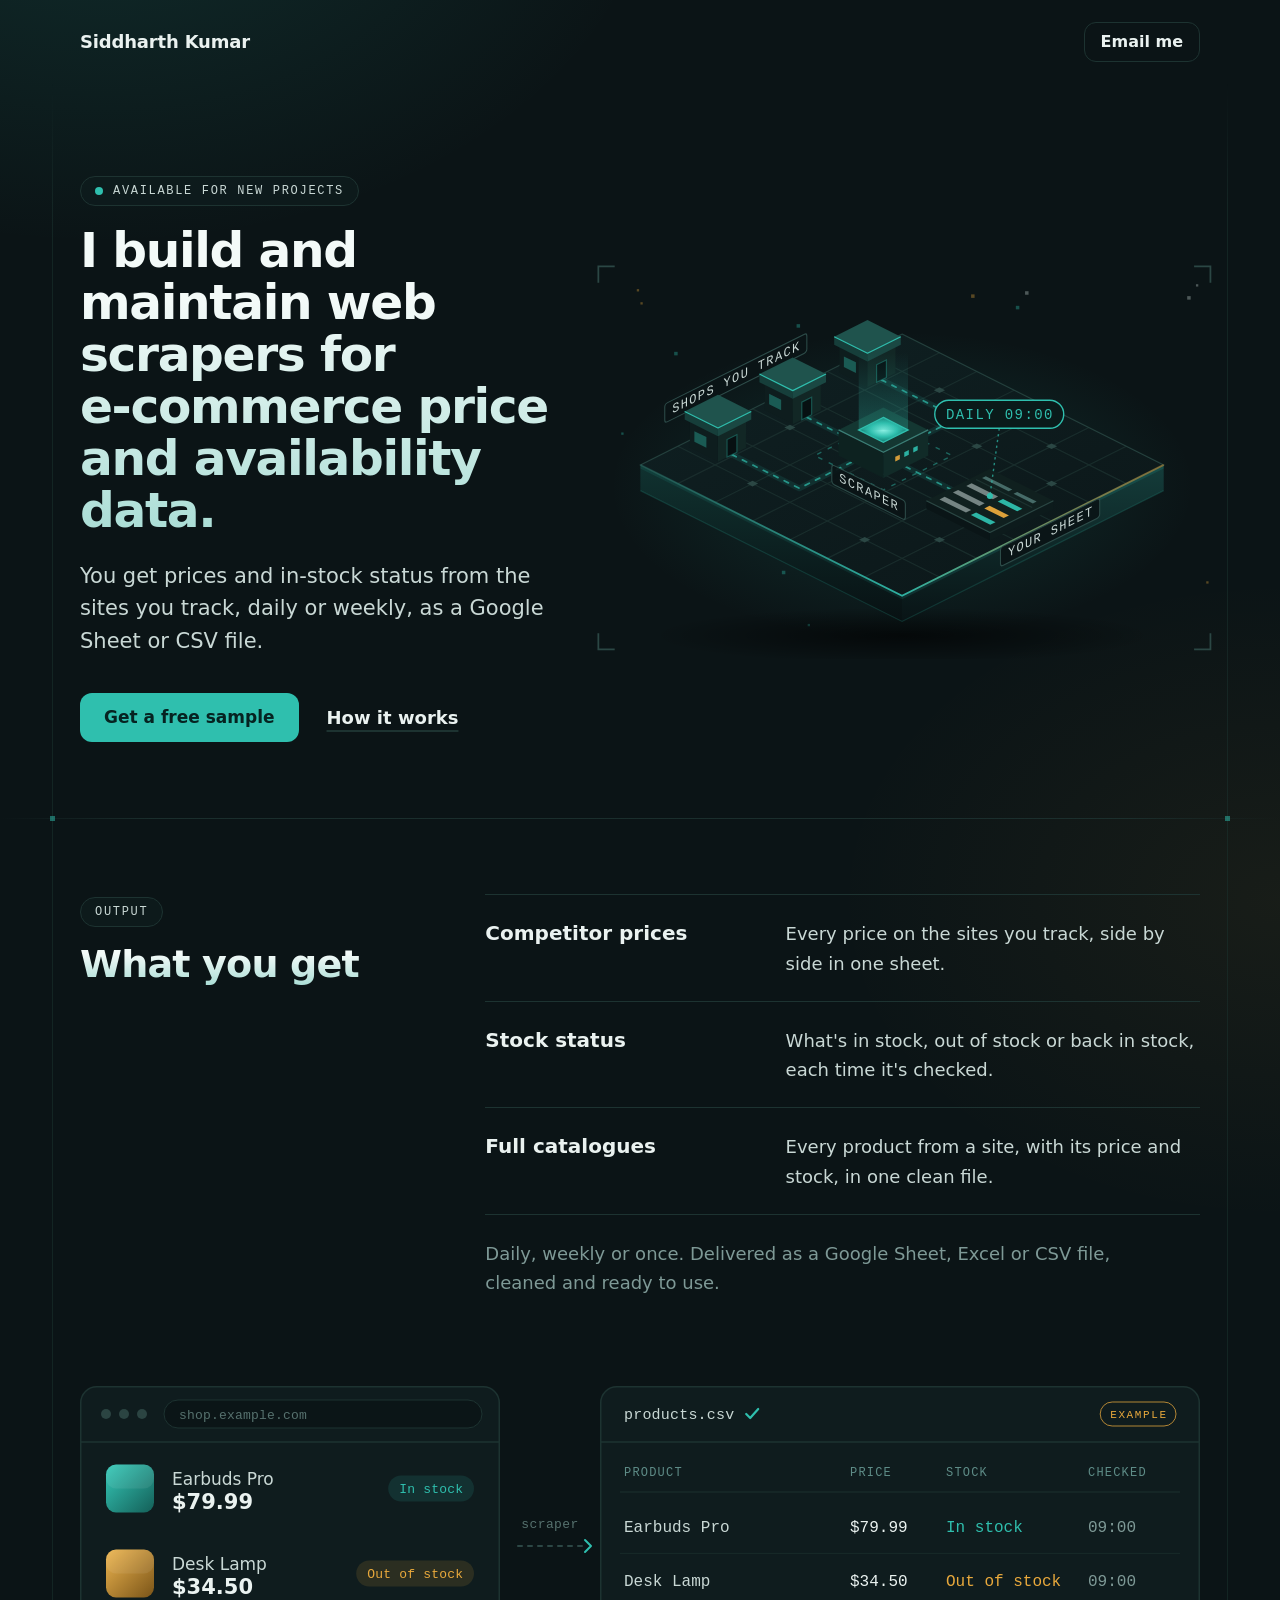
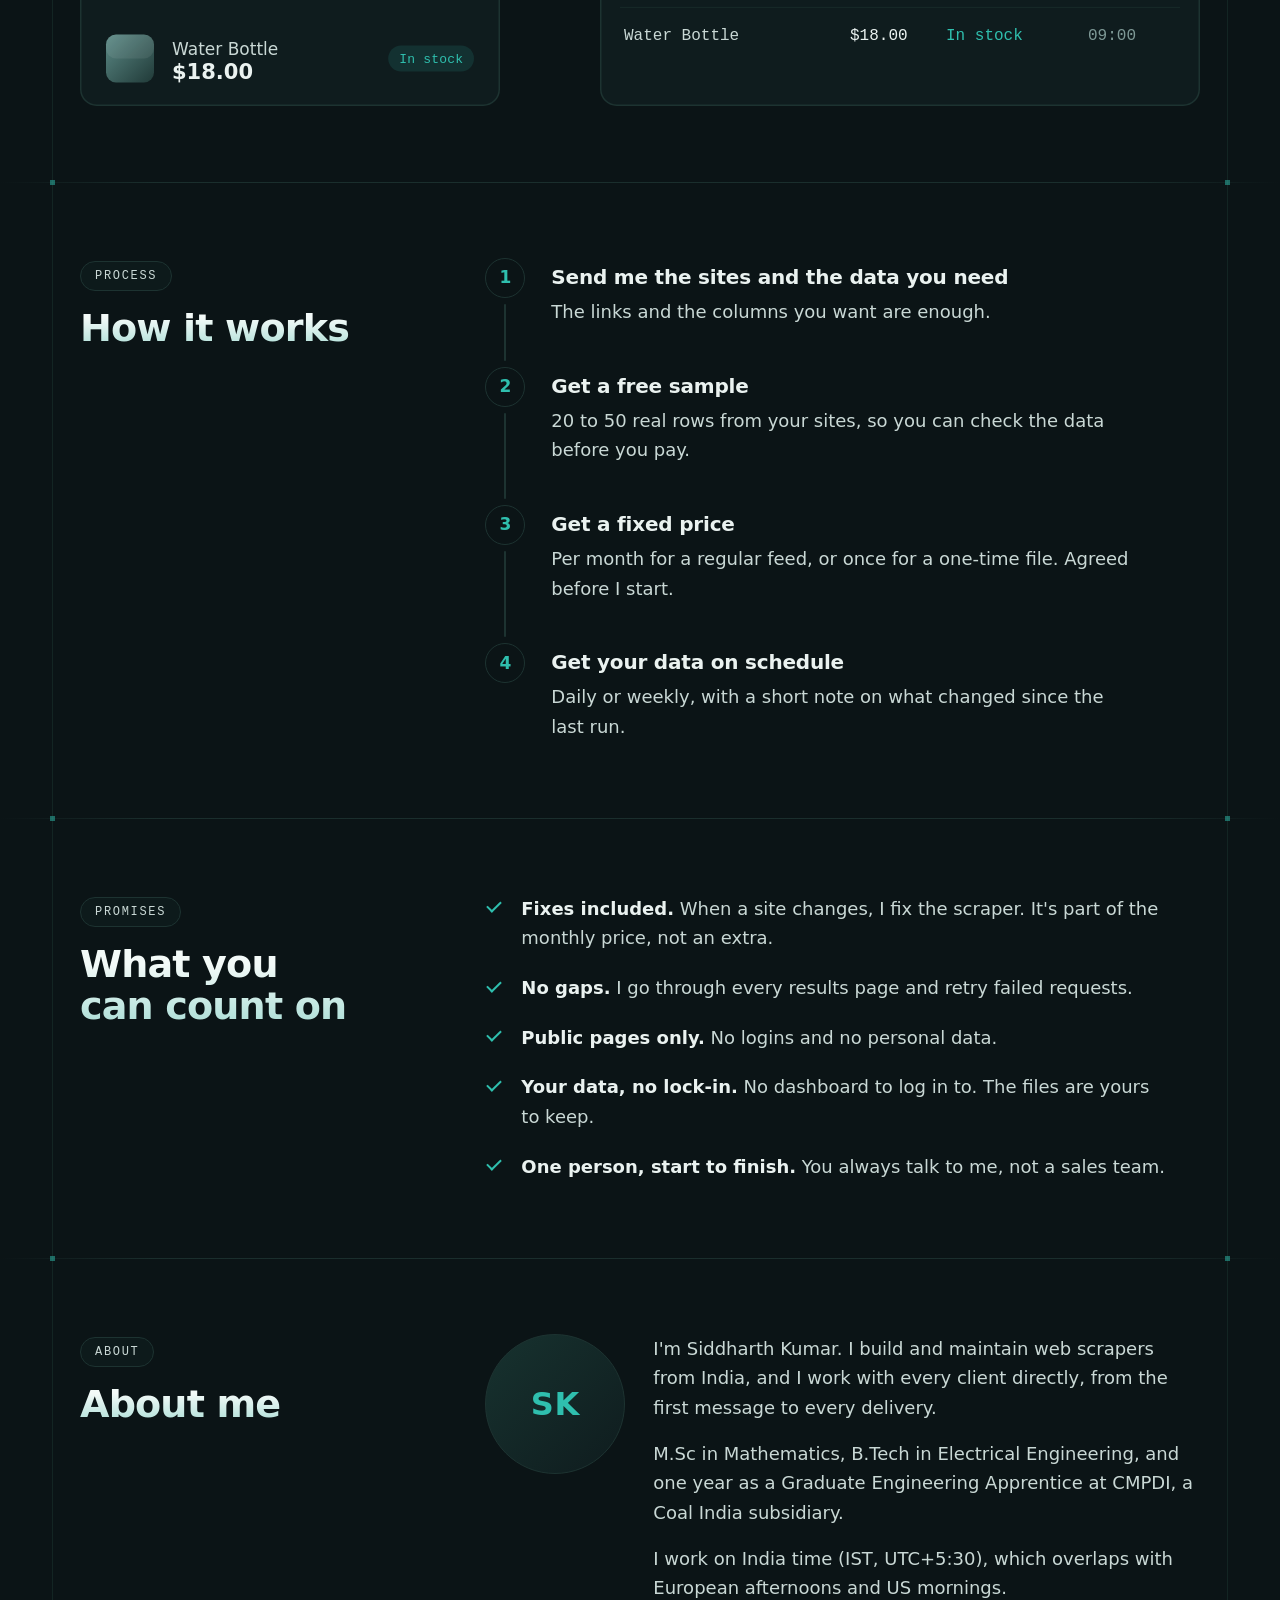
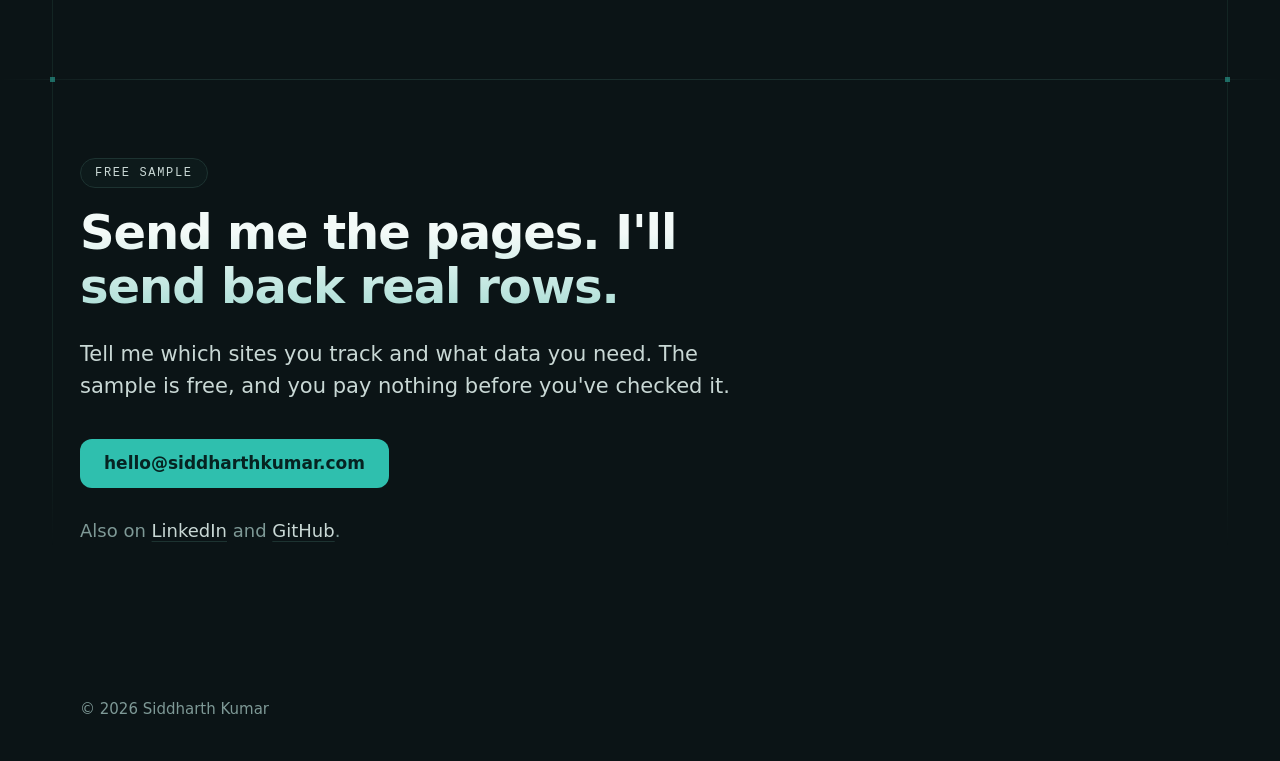
==== commit d8206f32: "Add files via upload" ====
--- a/index.html
+++ b/index.html
@@ -3,6 +3,8 @@
 <head>
 <meta charset="utf-8">
 <meta name="viewport" content="width=device-width, initial-scale=1">
+<meta http-equiv="Content-Security-Policy" content="default-src 'none'; img-src 'self' https://github.com https://avatars.githubusercontent.com; style-src 'self' 'unsafe-inline'; font-src 'self'; connect-src 'self'; base-uri 'none'; form-action 'none'">
+<meta name="referrer" content="strict-origin-when-cross-origin">
 <title>Siddharth Kumar | Web scrapers for e-commerce price and availability data</title>
 <meta name="description" content="I build and maintain web scrapers for e-commerce price and availability data. Daily or weekly feeds, fixes included. Free sample first.">
 <link rel="canonical" href="https://siddharthkumar.com/">
@@ -11,7 +13,7 @@
 <link rel="icon" href="favicon.svg" type="image/svg+xml">
 <link rel="preload" href="assets/fonts/instrument-sans-400.woff2" as="font" type="font/woff2" crossorigin>
 <link rel="preload" href="assets/fonts/instrument-sans-600.woff2" as="font" type="font/woff2" crossorigin>
-<link rel="stylesheet" href="assets/style.css?v=2">
+<link rel="stylesheet" href="assets/style.css?v=3">
 
 <meta property="og:type" content="website">
 <meta property="og:url" content="https://siddharthkumar.com/">
--- a/assets/style.css
+++ b/assets/style.css
@@ -118,6 +118,10 @@
 .iso-alert { animation-name: iso-alert; }
 .iso-fixed { animation-name: iso-fixed; }
 .iso-tw { animation: iso-tw 4s ease-in-out infinite; }
+.iso-float { animation: iso-float 6s ease-in-out infinite; }
+.iso-shadow { transform-box: fill-box; transform-origin: center; animation: iso-shadow 6s ease-in-out infinite; }
+@keyframes iso-float { 0%, 100% { transform: translateY(0); } 50% { transform: translateY(-7px); } }
+@keyframes iso-shadow { 0%, 100% { transform: scale(1); opacity: 1; } 50% { transform: scale(.93); opacity: .7; } }
 
 @keyframes iso-trip { 0% { opacity: 0; transform: translate(0, 0); } 1.5% { opacity: 1; } 11.4% { transform: translate(var(--ax), var(--ay)); } 19% { opacity: 1; transform: translate(var(--bx), var(--by)); } 20%, 100% { opacity: 0; transform: translate(var(--bx), var(--by)); } }
 @keyframes iso-hop { 0% { opacity: 0; transform: translate(0, 0); } 1.5% { opacity: 1; } 5.4% { transform: translate(var(--ax), var(--ay)); } 9% { opacity: 1; transform: translate(var(--bx), var(--by)); } 10%, 100% { opacity: 0; transform: translate(var(--bx), var(--by)); } }
@@ -286,7 +290,7 @@
   .proof { grid-template-columns: repeat(4, minmax(0, 1fr)); }
 }
 @media (min-width: 960px) {
-  .hero-grid { grid-template-columns: minmax(0, 5fr) minmax(0, 6fr); gap: 32px; }
+  .hero-grid { grid-template-columns: minmax(0, 5fr) minmax(0, 6fr); gap: 28px; }
   .hero h1 { font-size: clamp(2.5rem, 2.3vw + 1.2rem, 3.375rem); }
   .scene { max-width: none; margin-right: -20px; }
   .split { grid-template-columns: minmax(0, 4fr) minmax(0, 8fr); gap: 48px; }
@@ -294,6 +298,13 @@
   .about { grid-template-columns: 140px minmax(0, 1fr); }
   .portrait { width: 140px; height: 140px; }
 }
+@media (min-width: 1200px) {
+  .hero-grid { grid-template-columns: minmax(0, 5.2fr) minmax(0, 6.6fr); }
+  .hero h1 { font-size: clamp(2.5rem, 2.3vw + 1.2rem, 3.25rem); }
+}
+@media (min-width: 1320px) {
+  .scene { margin-right: -44px; }
+}
 @media (max-width: 719px) {
   main::before, .block::before { display: none; }
 }
@@ -314,7 +325,7 @@
 
 @media (prefers-reduced-motion: reduce) {
   html { scroll-behavior: auto; }
-  .sv-a, .sv-flow, .iso-a, .iso-tw, .pill .dot, .steps li::before, .steps li::after { animation: none !important; }
+  .sv-a, .sv-flow, .iso-a, .iso-tw, .iso-float, .iso-shadow, .pill .dot, .steps li::before, .steps li::after { animation: none !important; }
 }
 @media (forced-colors: active) {
   h1, h2 { background: none; color: CanvasText; -webkit-text-fill-color: CanvasText; }
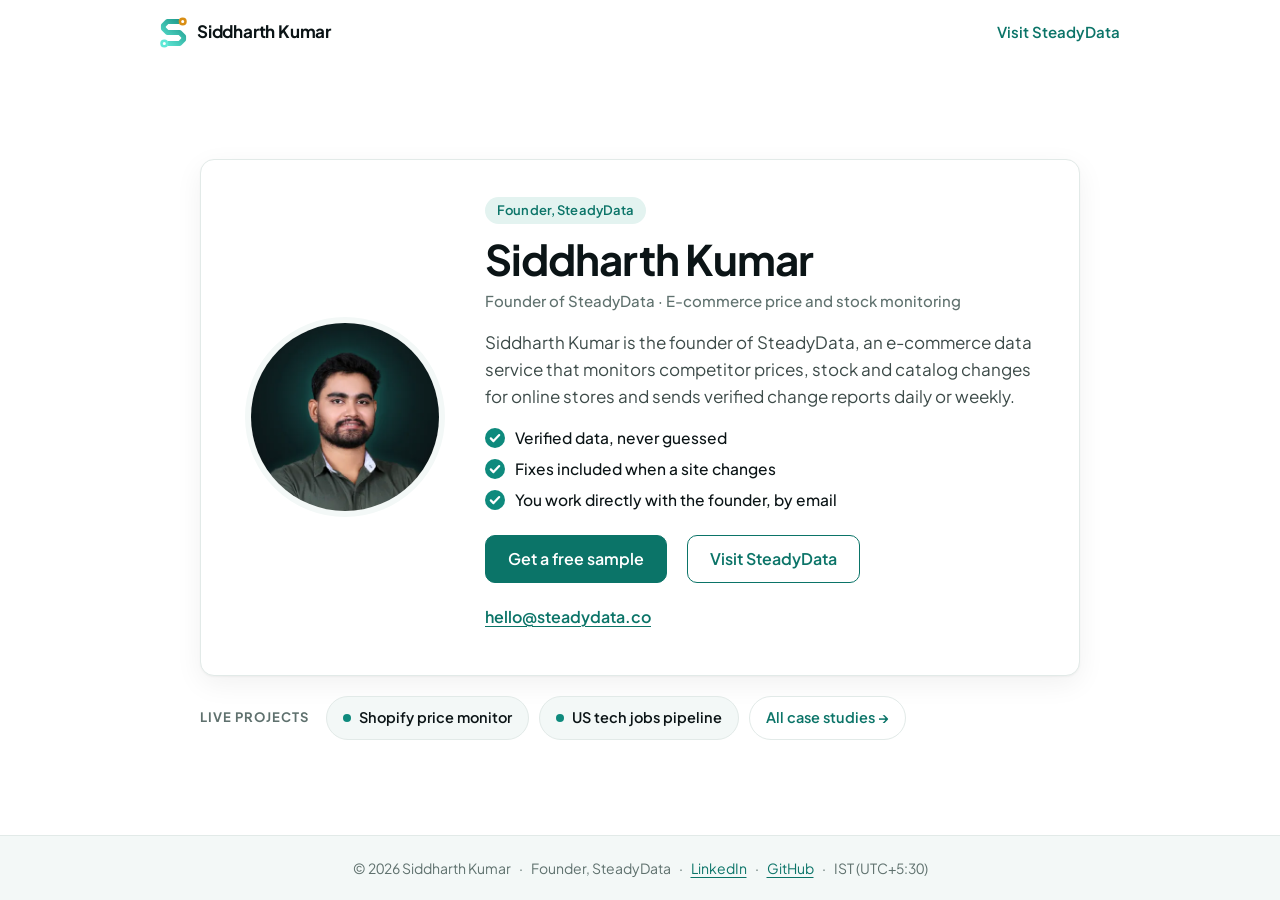
==== commit d873adae: "Turn siddharthkumar.com into a light founder card for SteadyData" ====
--- a/index.html
+++ b/index.html
@@ -3,147 +3,125 @@
 <head>
 <meta charset="utf-8">
 <meta name="viewport" content="width=device-width, initial-scale=1">
-<meta http-equiv="Content-Security-Policy" content="default-src 'none'; img-src 'self' https://github.com https://avatars.githubusercontent.com; style-src 'self' 'unsafe-inline'; font-src 'self'; connect-src 'self'; base-uri 'none'; form-action 'none'">
+<meta http-equiv="Content-Security-Policy" content="default-src 'none'; img-src 'self'; style-src 'self'; font-src 'self'; connect-src 'self'; base-uri 'none'; form-action 'none'">
 <meta name="referrer" content="strict-origin-when-cross-origin">
-<title>Siddharth Kumar | Web scrapers for e-commerce price and availability data</title>
-<meta name="description" content="I build and maintain web scrapers for e-commerce price and availability data. Daily or weekly feeds, fixes included. Free sample first.">
+<title>Siddharth Kumar | Founder of SteadyData</title>
+<meta name="description" content="Siddharth Kumar is the founder of SteadyData, an e-commerce data service that monitors competitor prices, stock and catalog changes for online stores.">
 <link rel="canonical" href="https://siddharthkumar.com/">
-<meta name="theme-color" content="#0B1416">
-<meta name="color-scheme" content="dark">
+<meta name="author" content="Siddharth Kumar">
+<meta name="theme-color" content="#FFFFFF">
+<meta name="color-scheme" content="light">
 <link rel="icon" href="favicon.svg" type="image/svg+xml">
-<link rel="preload" href="assets/fonts/instrument-sans-400.woff2" as="font" type="font/woff2" crossorigin>
-<link rel="preload" href="assets/fonts/instrument-sans-600.woff2" as="font" type="font/woff2" crossorigin>
-<link rel="stylesheet" href="assets/style.css?v=3">
+<link rel="preload" href="assets/fonts/plus-jakarta-sans.woff2" as="font" type="font/woff2" crossorigin>
+<link rel="stylesheet" href="assets/style.css?v=4">
 
-<meta property="og:type" content="website">
+<meta property="og:type" content="profile">
+<meta property="og:site_name" content="Siddharth Kumar">
 <meta property="og:url" content="https://siddharthkumar.com/">
-<meta property="og:title" content="Siddharth Kumar | Web scrapers for e-commerce price and availability data">
-<meta property="og:description" content="Prices and in-stock status from the sites you track, daily or weekly, as a Google Sheet or CSV file. Fixes included. Free sample first.">
+<meta property="og:title" content="Siddharth Kumar | Founder of SteadyData">
+<meta property="og:description" content="Siddharth Kumar is the founder of SteadyData, an e-commerce data service that monitors competitor prices, stock and catalog changes for online stores.">
 <meta property="og:image" content="https://siddharthkumar.com/assets/og.png">
+<meta property="og:image:type" content="image/png">
 <meta property="og:image:width" content="1200">
 <meta property="og:image:height" content="630">
-<meta property="og:image:alt" content="Siddharth Kumar, e-commerce price and availability data. Example: a product page turned into a clean table.">
+<meta property="og:image:alt" content="Photo of Siddharth Kumar with the text: Siddharth Kumar, Founder, SteadyData. E-commerce price and stock monitoring.">
+<meta property="profile:first_name" content="Siddharth">
+<meta property="profile:last_name" content="Kumar">
 <meta name="twitter:card" content="summary_large_image">
+<meta name="twitter:title" content="Siddharth Kumar | Founder of SteadyData">
+<meta name="twitter:description" content="Siddharth Kumar is the founder of SteadyData, an e-commerce data service that monitors competitor prices, stock and catalog changes for online stores.">
+<meta name="twitter:image" content="https://siddharthkumar.com/assets/og.png">
+<meta name="twitter:image:alt" content="Photo of Siddharth Kumar with the text: Siddharth Kumar, Founder, SteadyData. E-commerce price and stock monitoring.">
 
 <script type="application/ld+json">
 {
   "@context": "https://schema.org",
-  "@type": "Person",
-  "name": "Siddharth Kumar",
+  "@type": "ProfilePage",
   "url": "https://siddharthkumar.com/",
-  "image": "https://github.com/siddharthkumarx.png?size=400",
-  "email": "mailto:hello@siddharthkumar.com",
-  "jobTitle": "Web Scraping Developer",
-  "description": "I build and maintain web scrapers for e-commerce price and availability data.",
-  "sameAs": [
-    "https://www.linkedin.com/in/siddharthkumarx/",
-    "https://github.com/siddharthkumarx"
-  ]
+  "name": "Siddharth Kumar | Founder of SteadyData",
+  "dateModified": "2026-11-21",
+  "mainEntity": {
+    "@type": "Person",
+    "@id": "https://siddharthkumar.com/#person",
+    "name": "Siddharth Kumar",
+    "url": "https://siddharthkumar.com/",
+    "image": "https://siddharthkumar.com/assets/img/siddharth-kumar.webp",
+    "email": "hello@steadydata.co",
+    "jobTitle": "Founder",
+    "description": "Siddharth Kumar is the founder of SteadyData, an e-commerce data service that monitors competitor prices, stock and catalog changes for online stores and sends verified change reports daily or weekly.",
+    "worksFor": {
+      "@type": "Organization",
+      "name": "SteadyData",
+      "url": "https://steadydata.co",
+      "logo": "https://steadydata.co/assets/img/logo-512.png"
+    },
+    "knowsAbout": [
+      "price monitoring",
+      "competitor price tracking",
+      "stock monitoring",
+      "e-commerce data",
+      "web scraping",
+      "data extraction"
+    ],
+    "sameAs": [
+      "https://www.linkedin.com/in/siddharthkumarx/",
+      "https://github.com/siddharthkumarx",
+      "https://www.linkedin.com/company/steadydata",
+      "https://www.youtube.com/@SteadyData"
+    ]
+  }
 }
 </script>
 </head>
 <body>
 
 <header class="top wrap">
-  <a class="name" href="/">Siddharth Kumar</a>
-  <a class="btn btn-quiet" href="mailto:hello@siddharthkumar.com">Email me</a>
+  <a class="brand" href="/">
+    <svg xmlns="http://www.w3.org/2000/svg" width="44" height="50" aria-hidden="true" focusable="false" viewBox="10 7 44 50"><defs><linearGradient id="sdmark" x1="49" x2="15" y1="12" y2="52" gradientUnits="userSpaceOnUse"><stop offset="0" stop-color="#1a9486"/><stop offset="1" stop-color="#5fe8d6"/></linearGradient></defs><path fill="none" stroke="url(#sdmark)" stroke-linejoin="round" stroke-width="8" d="M41 14H22l-6.5 6.5v5L22 32h20l6.5 6.5v5L42 50H23"/><path fill="#d98e14" fill-rule="evenodd" d="M40.4 14a6.6 6.6 0 1 0 13.2 0 6.6 6.6 0 1 0-13.2 0m4.1 0a2.5 2.5 0 1 1 5 0 2.5 2.5 0 1 1-5 0"/><path fill="#5fe8d6" fill-rule="evenodd" d="M10.4 50a6.6 6.6 0 1 0 13.2 0 6.6 6.6 0 1 0-13.2 0m4.1 0a2.5 2.5 0 1 1 5 0 2.5 2.5 0 1 1-5 0"/></svg>
+    <span>Siddharth Kumar</span>
+  </a>
+  <a class="top-link" href="https://steadydata.co">Visit SteadyData</a>
 </header>
 
-<main>
-
-  <section class="hero">
-    <div class="wrap hero-grid">
-      <div class="hero-text">
-      <p class="pill"><span class="dot" aria-hidden="true"></span>Available for new projects</p>
-      <h1>I build and maintain web scrapers for <span class="nowrap">e-commerce</span> price and availability data.</h1>
-      <p class="lead">You get prices and in-stock status from the sites you track, daily or weekly, as a Google Sheet or CSV file.</p>
+<main class="wrap">
+  <section class="card" aria-labelledby="name">
+    <img class="photo" src="assets/img/siddharth-kumar-400.webp" srcset="assets/img/siddharth-kumar-400.webp 400w, assets/img/siddharth-kumar.webp 800w" sizes="(min-width: 768px) 200px, 120px" width="400" height="400" alt="Siddharth Kumar, founder of SteadyData">
+    <div>
+      <p class="pill">Founder, SteadyData</p>
+      <h1 id="name">Siddharth Kumar</h1>
+      <p class="sub">Founder of SteadyData · E-commerce price and stock monitoring</p>
+      <p class="lead">Siddharth Kumar is the founder of SteadyData, an e-commerce data service that monitors competitor prices, stock and catalog changes for online stores and sends verified change reports daily or weekly.</p>
+      <ul class="promises">
+        <li><svg viewBox="0 0 20 20" aria-hidden="true" focusable="false"><circle cx="10" cy="10" r="10" fill="#0E8A7D"/><path d="M5.8 10.4l2.7 2.7 5.7-6" fill="none" stroke="#FFFFFF" stroke-width="2.2" stroke-linecap="round" stroke-linejoin="round"/></svg>Verified data, never guessed</li>
+        <li><svg viewBox="0 0 20 20" aria-hidden="true" focusable="false"><circle cx="10" cy="10" r="10" fill="#0E8A7D"/><path d="M5.8 10.4l2.7 2.7 5.7-6" fill="none" stroke="#FFFFFF" stroke-width="2.2" stroke-linecap="round" stroke-linejoin="round"/></svg>Fixes included when a site changes</li>
+        <li><svg viewBox="0 0 20 20" aria-hidden="true" focusable="false"><circle cx="10" cy="10" r="10" fill="#0E8A7D"/><path d="M5.8 10.4l2.7 2.7 5.7-6" fill="none" stroke="#FFFFFF" stroke-width="2.2" stroke-linecap="round" stroke-linejoin="round"/></svg>You work directly with the founder, by email</li>
+      </ul>
       <div class="actions">
-        <a class="btn" href="mailto:hello@siddharthkumar.com?subject=Free%20sample%20request">Get a free sample</a>
-        <a class="text-link" href="#how">How it works</a>
-      </div>
-      </div>
-      <figure class="scene" role="img" aria-label="How it works: data from the shops you track flows into a scraper, which fills your sheet every day at 09:00. When a shop's site changes, the scraper gets fixed and the data keeps coming.">
-        <svg class="iso sv-mono" viewBox="0 0 540 344" width="540" height="344" aria-hidden="true" focusable="false"><defs><linearGradient id="isoTop" x1="0" y1="0" x2="1" y2="1"><stop offset="0" stop-color="#0F2022"/><stop offset="1" stop-color="#0C1719"/></linearGradient><linearGradient id="isoSideL" x1="0" y1="0" x2="0" y2="1"><stop offset="0" stop-color="#103230"/><stop offset="1" stop-color="#081113"/></linearGradient><linearGradient id="isoSideR" x1="0" y1="0" x2="0" y2="1"><stop offset="0" stop-color="#143C3A"/><stop offset="1" stop-color="#091416"/></linearGradient><linearGradient id="isoEdge" x1="0" y1="0" x2="1" y2="0"><stop offset="0" stop-color="#2FBFAE" stop-opacity=".15"/><stop offset=".5" stop-color="#2FBFAE" stop-opacity=".9"/><stop offset="1" stop-color="#E9A93C" stop-opacity=".45"/></linearGradient><linearGradient id="isoBeam" x1="0" y1="1" x2="0" y2="0"><stop offset="0" stop-color="#2FBFAE" stop-opacity=".30"/><stop offset="1" stop-color="#2FBFAE" stop-opacity="0"/></linearGradient><radialGradient id="isoCore"><stop offset="0" stop-color="#8FF2E6"/><stop offset=".55" stop-color="#2FBFAE"/><stop offset="1" stop-color="#147A70"/></radialGradient><radialGradient id="isoGlow"><stop offset="0" stop-color="#2FBFAE" stop-opacity=".16"/><stop offset="1" stop-color="#2FBFAE" stop-opacity="0"/></radialGradient><radialGradient id="isoShadow"><stop offset="0" stop-color="#000" stop-opacity=".6"/><stop offset="1" stop-color="#000" stop-opacity="0"/></radialGradient></defs><rect x="177.7" y="57.5" width="3" height="3" fill="#2FBFAE" opacity=".35" class="iso-tw" style="animation-delay:0.3s"/><rect x="27.6" y="150.2" width="2" height="2" fill="#2FBFAE" opacity=".35" class="iso-tw" style="animation-delay:0.4s"/><rect x="72.9" y="81.2" width="3" height="3" fill="#2FBFAE" opacity=".35"/><rect x="519.6" y="23.3" width="2" height="2" fill="#C9D8D5" opacity=".35"/><rect x="365.4" y="41.8" width="3" height="3" fill="#2FBFAE" opacity=".35"/><rect x="40.9" y="27.5" width="2" height="2" fill="#E9A93C" opacity=".35" class="iso-tw" style="animation-delay:2.7s"/><rect x="165.1" y="268.6" width="3" height="3" fill="#2FBFAE" opacity=".35" class="iso-tw" style="animation-delay:0.3s"/><rect x="327.1" y="32" width="3" height="3" fill="#E9A93C" opacity=".35" class="iso-tw" style="animation-delay:0.7s"/><rect x="187.2" y="314.1" width="2" height="2" fill="#2FBFAE" opacity=".35"/><rect x="512.1" y="33.5" width="3" height="3" fill="#C9D8D5" opacity=".35"/><rect x="44" y="38.7" width="2" height="2" fill="#E9A93C" opacity=".35"/><rect x="373.3" y="29.3" width="3" height="3" fill="#C9D8D5" opacity=".35" class="iso-tw" style="animation-delay:2.6s"/><rect x="528.4" y="277.6" width="2" height="2" fill="#E9A93C" opacity=".35"/><path d="M8 22V8H22M518 8H532V22M532 322V336H518M22 336H8V322" fill="none" stroke="#2B4744" stroke-width="1.5"/><ellipse cx="268" cy="196" rx="250" ry="132" fill="url(#isoGlow)"/><ellipse class="iso-shadow" cx="268" cy="324" rx="215" ry="24" fill="url(#isoShadow)"/><g class="iso-float"><polygon points="44,178 268,290 268,312 44,200" fill="url(#isoSideL)"/><polygon points="492,178 268,290 268,312 492,200" fill="url(#isoSideR)"/><polygon points="44,178 268,290 268,293 44,181" fill="#2FBFAE" fill-opacity=".10"/><polygon points="492,178 268,290 268,293 492,181" fill="#2FBFAE" fill-opacity=".14"/><polygon points="268,66 492,178 268,290 44,178" fill="url(#isoTop)"/><g stroke="#1D3331" stroke-width="1" opacity=".75"><line x1="300" y1="82" x2="76" y2="194"/><line x1="236" y1="82" x2="460" y2="194"/><line x1="332" y1="98" x2="108" y2="210"/><line x1="204" y1="98" x2="428" y2="210"/><line x1="364" y1="114" x2="140" y2="226"/><line x1="172" y1="114" x2="396" y2="226"/><line x1="396" y1="130" x2="172" y2="242"/><line x1="140" y1="130" x2="364" y2="242"/><line x1="428" y1="146" x2="204" y2="258"/><line x1="108" y1="146" x2="332" y2="258"/><line x1="460" y1="162" x2="236" y2="274"/><line x1="76" y1="162" x2="300" y2="274"/></g><polygon points="268,66 492,178 268,290 44,178" fill="none" stroke="#24403D" stroke-width="1"/><polyline points="44,178 268,290 492,178" fill="none" stroke="url(#isoEdge)" stroke-width="1.6" stroke-linejoin="round"/><polyline points="44,200 268,312 492,200" fill="none" stroke="#2FBFAE" stroke-opacity=".18" stroke-width="1"/><polygon points="300,111.6 304.8,114 300,116.4 295.2,114" fill="#2B4744"/><polygon points="396,159.6 400.8,162 396,164.4 391.2,162" fill="#2B4744"/><polygon points="300,239.6 304.8,242 300,244.4 295.2,242" fill="#2B4744"/><polygon points="140,191.6 144.8,194 140,196.4 135.2,194" fill="#2B4744"/><polygon points="236,239.6 240.8,242 236,244.4 231.2,242" fill="#2B4744"/><polygon points="172,143.6 176.8,146 172,148.4 167.2,146" fill="#2B4744"/><polygon points="332,159.6 336.8,162 332,164.4 327.2,162" fill="#2B4744"/><polygon points="396,191.6 400.8,194 396,196.4 391.2,194" fill="#2B4744"/><polyline points="250.4,105.2 316,138 271.2,160.4" fill="none" stroke="#2FBFAE" stroke-opacity=".12" stroke-width="5" stroke-linecap="round" stroke-linejoin="round"/><polyline points="250.4,105.2 316,138 271.2,160.4" fill="none" class="sv-flow" stroke="#2FBFAE" stroke-opacity=".7" stroke-width="1.5" stroke-dasharray="4 6" stroke-linecap="round" stroke-linejoin="round"/><polyline points="186.4,137.2 232.8,160.4" fill="none" stroke="#2FBFAE" stroke-opacity=".12" stroke-width="5" stroke-linecap="round" stroke-linejoin="round"/><polyline points="186.4,137.2 232.8,160.4" fill="none" class="sv-flow" stroke="#2FBFAE" stroke-opacity=".7" stroke-width="1.5" stroke-dasharray="4 6" stroke-linecap="round" stroke-linejoin="round"/><polyline points="122.4,169.2 180,198 224.8,175.6" fill="none" stroke="#2FBFAE" stroke-opacity=".12" stroke-width="5" stroke-linecap="round" stroke-linejoin="round"/><polyline points="122.4,169.2 180,198 224.8,175.6" fill="none" class="sv-flow" stroke="#2FBFAE" stroke-opacity=".7" stroke-width="1.5" stroke-dasharray="4 6" stroke-linecap="round" stroke-linejoin="round"/><polyline points="271.2,179.6 316,202" fill="none" stroke="#2FBFAE" stroke-opacity=".12" stroke-width="5" stroke-linecap="round" stroke-linejoin="round"/><polyline points="271.2,179.6 316,202" fill="none" class="sv-flow" stroke="#2FBFAE" stroke-opacity=".7" stroke-width="1.5" stroke-dasharray="4 6" stroke-linecap="round" stroke-linejoin="round"/><g class="iso-a iso-alert" opacity="0"><polyline points="250.4,105.2 316,138 271.2,160.4" fill="none" stroke="#E9A93C" stroke-width="1.8" stroke-dasharray="4 6" stroke-linecap="round" stroke-linejoin="round"/></g><g class="iso-lg-d" transform="matrix(0.8944 -0.4472 0 1 71.2 134)"><rect x="-7.1" y="-11.3" width="136" height="16.3" rx="2.5" fill="#0A1416" fill-opacity=".92" stroke="#2D4C49" stroke-width="1"/><text x="0" y="0" font-size="11.5" letter-spacing="1.3" fill="#C9D8D5" font-weight="500">SHOPS YOU TRACK</text></g><g class="iso-lg-m" transform="matrix(0.8944 -0.4472 0 1 39.2 146.8)"><rect x="-11.5" y="-18.1" width="209" height="26.3" rx="4.1" fill="#0A1416" fill-opacity=".92" stroke="#2D4C49" stroke-width="1"/><text x="0" y="0" font-size="18.5" letter-spacing="1.4" fill="#C9D8D5" font-weight="500">SHOPS YOU TRACK</text></g><polygon points="214.4,99.2 238.4,111.2 238.4,87.2 214.4,75.2" fill="#0E1D1E"/><polygon points="262.4,99.2 238.4,111.2 238.4,87.2 262.4,75.2" fill="#122725"/><polygon points="238.4,63.2 262.4,75.2 238.4,87.2 214.4,75.2" fill="#173230"/><polygon points="218.2,94.1 228.5,99.2 228.5,90.2 218.2,85.1" fill="#2FBFAE" fill-opacity=".38"/><polygon points="254.6,103.1 246.2,107.3 246.2,92.3 254.6,88.1" fill="#071012" stroke="#2FBFAE" stroke-opacity=".35" stroke-width="1"/><polygon points="209.9,75.2 238.4,89.4 238.4,82.4 209.9,68.2" fill="#163E3A"/><polygon points="266.9,75.2 238.4,89.4 238.4,82.4 266.9,68.2" fill="#1A4843"/><polygon points="238.4,54 266.9,68.2 238.4,82.4 209.9,68.2" fill="#1F534D"/><polyline points="209.9,68.2 238.4,82.4 266.9,68.2" fill="none" stroke="#2FBFAE" stroke-width="1" stroke-linejoin="round"/><g class="iso-a iso-alert" opacity="0"><polygon points="209.9,75.2 238.4,89.4 238.4,82.4 209.9,68.2" fill="#9C6A1F"/><polygon points="266.9,75.2 238.4,89.4 238.4,82.4 266.9,68.2" fill="#B97F26"/><polygon points="238.4,54 266.9,68.2 238.4,82.4 209.9,68.2" fill="#E9A93C"/><polyline points="209.9,68.2 238.4,82.4 266.9,68.2" fill="none" stroke="#F6CF86" stroke-width="1" stroke-linejoin="round"/></g><polygon points="150.4,131.2 174.4,143.2 174.4,119.2 150.4,107.2" fill="#0E1D1E"/><polygon points="198.4,131.2 174.4,143.2 174.4,119.2 198.4,107.2" fill="#122725"/><polygon points="174.4,95.2 198.4,107.2 174.4,119.2 150.4,107.2" fill="#173230"/><polygon points="154.2,126.1 164.5,131.2 164.5,122.2 154.2,117.1" fill="#2FBFAE" fill-opacity=".38"/><polygon points="190.6,135.1 182.2,139.3 182.2,124.3 190.6,120.1" fill="#071012" stroke="#2FBFAE" stroke-opacity=".35" stroke-width="1"/><polygon points="145.9,107.2 174.4,121.4 174.4,114.4 145.9,100.2" fill="#163E3A"/><polygon points="202.9,107.2 174.4,121.4 174.4,114.4 202.9,100.2" fill="#1A4843"/><polygon points="174.4,86 202.9,100.2 174.4,114.4 145.9,100.2" fill="#1F534D"/><polyline points="145.9,100.2 174.4,114.4 202.9,100.2" fill="none" stroke="#2FBFAE" stroke-width="1" stroke-linejoin="round"/><g transform="translate(250.4 105.2)"><g class="iso-a iso-trip" style="--ax:65.6px;--ay:32.8px;--bx:20.8px;--by:55.2px;animation-delay:0.0s" opacity="0"><polygon points="0,-7.7 15.4,0 0,7.7 -15.4,0" fill="#2FBFAE" fill-opacity=".22"/><polygon points="-5.8,0 0,2.9 0,-3.1 -5.8,-6" fill="#1F8F83"/><polygon points="5.8,0 0,2.9 0,-3.1 5.8,-6" fill="#27A596"/><polygon points="0,-8.9 5.8,-6 0,-3.1 -5.8,-6" fill="#7BEBDD"/></g></g><g transform="translate(186.4 137.2)"><g class="iso-a iso-hop" style="--ax:27.8px;--ay:13.9px;--bx:46.4px;--by:23.2px;animation-delay:1.5s" opacity="0"><polygon points="0,-7.7 15.4,0 0,7.7 -15.4,0" fill="#2FBFAE" fill-opacity=".22"/><polygon points="-5.8,0 0,2.9 0,-3.1 -5.8,-6" fill="#1F8F83"/><polygon points="5.8,0 0,2.9 0,-3.1 5.8,-6" fill="#27A596"/><polygon points="0,-8.9 5.8,-6 0,-3.1 -5.8,-6" fill="#7BEBDD"/></g></g><g transform="translate(250.4 105.2)"><g class="iso-a iso-trip" style="--ax:65.6px;--ay:32.8px;--bx:20.8px;--by:55.2px;animation-delay:5.4s" opacity="0"><polygon points="0,-7.7 15.4,0 0,7.7 -15.4,0" fill="#2FBFAE" fill-opacity=".22"/><polygon points="-5.8,0 0,2.9 0,-3.1 -5.8,-6" fill="#1F8F83"/><polygon points="5.8,0 0,2.9 0,-3.1 5.8,-6" fill="#27A596"/><polygon points="0,-8.9 5.8,-6 0,-3.1 -5.8,-6" fill="#7BEBDD"/></g></g><polygon points="86.4,163.2 110.4,175.2 110.4,151.2 86.4,139.2" fill="#0E1D1E"/><polygon points="134.4,163.2 110.4,175.2 110.4,151.2 134.4,139.2" fill="#122725"/><polygon points="110.4,127.2 134.4,139.2 110.4,151.2 86.4,139.2" fill="#173230"/><polygon points="90.2,158.1 100.5,163.2 100.5,154.2 90.2,149.1" fill="#2FBFAE" fill-opacity=".38"/><polygon points="126.6,167.1 118.2,171.3 118.2,156.3 126.6,152.1" fill="#071012" stroke="#2FBFAE" stroke-opacity=".35" stroke-width="1"/><polygon points="81.9,139.2 110.4,153.4 110.4,146.4 81.9,132.2" fill="#163E3A"/><polygon points="138.9,139.2 110.4,153.4 110.4,146.4 138.9,132.2" fill="#1A4843"/><polygon points="110.4,118 138.9,132.2 110.4,146.4 81.9,132.2" fill="#1F534D"/><polyline points="81.9,132.2 110.4,146.4 138.9,132.2" fill="none" stroke="#2FBFAE" stroke-width="1" stroke-linejoin="round"/><polygon points="252,140.6 310.9,170 252,199.4 193.1,170" fill="none" class="sv-flow" stroke="#2FBFAE" stroke-opacity=".45" stroke-width="1.2" stroke-dasharray="4 6"/><polygon points="213.6,170 252,189.2 252,167.2 213.6,148" fill="#0D2220"/><polygon points="290.4,170 252,189.2 252,167.2 290.4,148" fill="#112B28"/><polygon points="252,128.8 290.4,148 252,167.2 213.6,148" fill="#143732"/><polyline points="213.6,148 252,167.2 290.4,148" fill="none" stroke="#3C7E76" stroke-width="1" stroke-linejoin="round"/><polygon points="252,137.4 273.1,148 252,158.6 230.9,148" fill="url(#isoCore)" class="iso-a iso-core"/><polygon points="252,137.4 273.1,148 252,158.6 230.9,148" fill="none" stroke="#2FBFAE" stroke-width="1.2"/><rect class="iso-a iso-core" x="230.9" y="82" width="42.2" height="66" fill="url(#isoBeam)"/><polygon points="281.4,165.5 277.6,167.4 277.6,163.4 281.4,161.5" fill="#2FBFAE" fill-opacity=".9"/><polygon points="273.8,169.3 269.9,171.2 269.9,167.2 273.8,165.3" fill="#2FBFAE" fill-opacity=".9"/><polygon points="266.1,173.2 262.2,175.1 262.2,171.1 266.1,169.2" fill="#E9A93C" fill-opacity=".9"/><g transform="translate(122.4 169.2)"><g class="iso-a iso-trip" style="--ax:57.6px;--ay:28.8px;--bx:102.4px;--by:6.4px;animation-delay:0.35s" opacity="0"><polygon points="0,-7.7 15.4,0 0,7.7 -15.4,0" fill="#2FBFAE" fill-opacity=".22"/><polygon points="-5.8,0 0,2.9 0,-3.1 -5.8,-6" fill="#1F8F83"/><polygon points="5.8,0 0,2.9 0,-3.1 5.8,-6" fill="#27A596"/><polygon points="0,-8.9 5.8,-6 0,-3.1 -5.8,-6" fill="#7BEBDD"/></g></g><g transform="translate(271.2 179.6)"><g class="iso-a iso-hop" style="--ax:26.9px;--ay:13.4px;--bx:44.8px;--by:22.4px;animation-delay:1.7s" opacity="0"><polygon points="0,-7.7 15.4,0 0,7.7 -15.4,0" fill="#2FBFAE" fill-opacity=".22"/><polygon points="-5.8,0 0,2.9 0,-3.1 -5.8,-6" fill="#1F8F83"/><polygon points="5.8,0 0,2.9 0,-3.1 5.8,-6" fill="#27A596"/><polygon points="0,-8.9 5.8,-6 0,-3.1 -5.8,-6" fill="#7BEBDD"/></g></g><g transform="translate(271.2 179.6)"><g class="iso-a iso-hop" style="--ax:26.9px;--ay:13.4px;--bx:44.8px;--by:22.4px;animation-delay:2.05s" opacity="0"><polygon points="0,-7.7 15.4,0 0,7.7 -15.4,0" fill="#2FBFAE" fill-opacity=".22"/><polygon points="-5.8,0 0,2.9 0,-3.1 -5.8,-6" fill="#1F8F83"/><polygon points="5.8,0 0,2.9 0,-3.1 5.8,-6" fill="#27A596"/><polygon points="0,-8.9 5.8,-6 0,-3.1 -5.8,-6" fill="#7BEBDD"/></g></g><g transform="translate(271.2 179.6)"><g class="iso-a iso-hop" style="--ax:26.9px;--ay:13.4px;--bx:44.8px;--by:22.4px;animation-delay:2.4s" opacity="0"><polygon points="0,-7.7 15.4,0 0,7.7 -15.4,0" fill="#2FBFAE" fill-opacity=".22"/><polygon points="-5.8,0 0,2.9 0,-3.1 -5.8,-6" fill="#1F8F83"/><polygon points="5.8,0 0,2.9 0,-3.1 5.8,-6" fill="#27A596"/><polygon points="0,-8.9 5.8,-6 0,-3.1 -5.8,-6" fill="#7BEBDD"/></g></g><g transform="translate(271.2 179.6)"><g class="iso-a iso-hop" style="--ax:26.9px;--ay:13.4px;--bx:44.8px;--by:22.4px;animation-delay:6.95s" opacity="0"><polygon points="0,-7.7 15.4,0 0,7.7 -15.4,0" fill="#2FBFAE" fill-opacity=".22"/><polygon points="-5.8,0 0,2.9 0,-3.1 -5.8,-6" fill="#1F8F83"/><polygon points="5.8,0 0,2.9 0,-3.1 5.8,-6" fill="#27A596"/><polygon points="0,-8.9 5.8,-6 0,-3.1 -5.8,-6" fill="#7BEBDD"/></g></g><polygon points="288.8,215.6 343.2,242.8 343.2,235.8 288.8,208.6" fill="#0A1517"/><polygon points="397.6,215.6 343.2,242.8 343.2,235.8 397.6,208.6" fill="#0D1B1C"/><polygon points="343.2,181.4 397.6,208.6 343.2,235.8 288.8,208.6" fill="#10201F"/><polyline points="288.8,208.6 343.2,235.8 397.6,208.6" fill="none" stroke="#2B4744" stroke-width="1" stroke-linejoin="round"/><polygon points="339.7,187.6 362.4,199 359.2,200.6 336.5,189.2" fill="#5E8C87" fill-opacity=".7"/><polygon points="366.6,201.1 383.2,209.4 380,211 363.4,202.7" fill="#5E8C87" fill-opacity=".7"/><line x1="331.4" y1="190.5" x2="379.4" y2="214.5" stroke="#1D3331" stroke-width="1"/><g class="iso-a iso-row1"><polygon points="327.5,193.7 350.2,205.1 345.8,207.3 323,196" fill="#C9D8D5" fill-opacity=".55"/><polygon points="354.4,207.2 371,215.5 366.6,217.7 349.9,209.4" fill="#2FBFAE" fill-opacity=".95"/></g><g class="iso-a iso-row2"><polygon points="316,199.5 338.7,210.8 334.2,213.1 311.5,201.7" fill="#C9D8D5" fill-opacity=".55"/><polygon points="342.9,212.9 359.5,221.2 355,223.5 338.4,215.2" fill="#E9A93C" fill-opacity=".95"/></g><g class="iso-a iso-row3"><polygon points="304.5,205.2 327.2,216.6 322.7,218.8 300,207.5" fill="#C9D8D5" fill-opacity=".55"/><polygon points="331.4,218.7 348,227 343.5,229.2 326.9,220.9" fill="#2FBFAE" fill-opacity=".95"/></g><g class="iso-lg-d" transform="matrix(0.8944 0.4472 0 1 214.2 192.1)"><rect x="-7.1" y="-11.3" width="70.4" height="16.3" rx="2.5" fill="#0A1416" fill-opacity=".92" stroke="#2D4C49" stroke-width="1"/><text x="0" y="0" font-size="11.5" letter-spacing="1.3" fill="#C9D8D5" font-weight="500">SCRAPER</text></g><g class="iso-lg-d" transform="matrix(0.8944 -0.4472 0 1 358.6 256.9)"><rect x="-7.1" y="-11.3" width="95" height="16.3" rx="2.5" fill="#0A1416" fill-opacity=".92" stroke="#2D4C49" stroke-width="1"/><text x="0" y="0" font-size="11.5" letter-spacing="1.3" fill="#C9D8D5" font-weight="500">YOUR SHEET</text></g><g opacity="1" class="iso-a iso-daily iso-lg-d"><line x1="351.2" y1="146.6" x2="343.2" y2="204.6" stroke="#2FBFAE" stroke-opacity=".7" stroke-width="1.2" stroke-dasharray="2 3"/><circle cx="343.2" cy="204.6" r="2.6" fill="#2FBFAE"/><rect x="296" y="122.6" width="110.4" height="24" rx="12" fill="#0A1A1A" stroke="#2FBFAE" stroke-width="1.2"/><text x="305.6" y="138.9" font-size="12" letter-spacing="1.2" fill="#2FBFAE" font-weight="500">DAILY 09:00</text></g><g opacity="0" class="iso-a iso-alert iso-lg-d"><line x1="334.4" y1="52.2" x2="244.4" y2="66.2" stroke="#E9A93C" stroke-opacity=".7" stroke-width="1.2" stroke-dasharray="2 3"/><circle cx="244.4" cy="66.2" r="2.6" fill="#E9A93C"/><rect x="275" y="28.2" width="118.8" height="24" rx="12" fill="#2A1E0C" stroke="#E9A93C" stroke-width="1.2"/><text x="284.6" y="44.5" font-size="12" letter-spacing="1.2" fill="#E9A93C" font-weight="500">SITE CHANGED</text></g><g opacity="0" class="iso-a iso-fixed iso-lg-d"><line x1="334.4" y1="52.2" x2="244.4" y2="66.2" stroke="#2FBFAE" stroke-opacity=".7" stroke-width="1.2" stroke-dasharray="2 3"/><circle cx="244.4" cy="66.2" r="2.6" fill="#2FBFAE"/><rect x="297.5" y="28.2" width="73.8" height="24" rx="12" fill="#2FBFAE" stroke="#2FBFAE" stroke-width="1.2"/><path d="M308.3 40.2l3.5 3.5 7.1 -7.6" fill="none" stroke="#062321" stroke-width="1.9" stroke-linecap="round" stroke-linejoin="round"/><text x="320.9" y="44.5" font-size="12" letter-spacing="1.2" fill="#062321" font-weight="500">FIXED</text></g><g class="iso-lg-m" transform="matrix(0.8944 0.4472 0 1 207.2 194)"><rect x="-11.5" y="-18.1" width="109" height="26.3" rx="4.1" fill="#0A1416" fill-opacity=".92" stroke="#2D4C49" stroke-width="1"/><text x="0" y="0" font-size="18.5" letter-spacing="1.4" fill="#C9D8D5" font-weight="500">SCRAPER</text></g><g class="iso-lg-m" transform="matrix(0.8944 -0.4472 0 1 342.6 264.9)"><rect x="-11.5" y="-18.1" width="146.5" height="26.3" rx="4.1" fill="#0A1416" fill-opacity=".92" stroke="#2D4C49" stroke-width="1"/><text x="0" y="0" font-size="18.5" letter-spacing="1.4" fill="#C9D8D5" font-weight="500">YOUR SHEET</text></g><g opacity="1" class="iso-a iso-daily iso-lg-m"><line x1="351.2" y1="143.6" x2="343.2" y2="204.6" stroke="#2FBFAE" stroke-opacity=".7" stroke-width="1.2" stroke-dasharray="2 3"/><circle cx="343.2" cy="204.6" r="2.6" fill="#2FBFAE"/><rect x="275" y="109.6" width="152.4" height="34" rx="17" fill="#0A1A1A" stroke="#2FBFAE" stroke-width="1.2"/><text x="288.6" y="132.7" font-size="17" letter-spacing="1.3" fill="#2FBFAE" font-weight="500">DAILY 09:00</text></g><g opacity="0" class="iso-a iso-alert iso-lg-m"><line x1="334.4" y1="49.2" x2="244.4" y2="66.2" stroke="#E9A93C" stroke-opacity=".7" stroke-width="1.2" stroke-dasharray="2 3"/><circle cx="244.4" cy="66.2" r="2.6" fill="#E9A93C"/><rect x="252.4" y="15.2" width="163.9" height="34" rx="17" fill="#2A1E0C" stroke="#E9A93C" stroke-width="1.2"/><text x="266" y="38.3" font-size="17" letter-spacing="1.3" fill="#E9A93C" font-weight="500">SITE CHANGED</text></g><g opacity="0" class="iso-a iso-fixed iso-lg-m"><line x1="334.4" y1="49.2" x2="244.4" y2="66.2" stroke="#2FBFAE" stroke-opacity=".7" stroke-width="1.2" stroke-dasharray="2 3"/><circle cx="244.4" cy="66.2" r="2.6" fill="#2FBFAE"/><rect x="282.9" y="15.2" width="103" height="34" rx="17" fill="#2FBFAE" stroke="#2FBFAE" stroke-width="1.2"/><path d="M298.2 32.2l5 5 10 -10.7" fill="none" stroke="#062321" stroke-width="2.7" stroke-linecap="round" stroke-linejoin="round"/><text x="316.1" y="38.3" font-size="17" letter-spacing="1.3" fill="#062321" font-weight="500">FIXED</text></g></g></svg>
-      </figure>
-    </div>
-  </section>
-
-  <section class="block" aria-labelledby="get">
-    <div class="wrap split">
-      <div class="sec-head"><p class="pill">Output</p><h2 id="get">What you get</h2></div>
-      <div>
-        <dl class="offers">
-          <div><dt>Competitor prices</dt><dd>Every price on the sites you track, side by side in one sheet.</dd></div>
-          <div><dt>Stock status</dt><dd>What's in stock, out of stock or back in stock, each time it's checked.</dd></div>
-          <div><dt>Full catalogues</dt><dd>Every product from a site, with its price and stock, in one clean file.</dd></div>
-        </dl>
-        <p class="note">Daily, weekly or once. Delivered as a Google Sheet, Excel or CSV file, cleaned and ready to use.</p>
-      </div>
-    </div>
-
-    <div class="wrap">
-      <figure class="demo" role="img" aria-label="Example: a scraper reads a product page with three products and turns it into a clean table of product, price, stock status and time checked.">
-        <svg class="sv sv-wide" viewBox="0 0 1120 320" width="1120" height="320" aria-hidden="true" focusable="false"><defs><linearGradient id="svwg1" x1="0" y1="0" x2="1" y2="1"><stop offset="0" stop-color="#35C9B8"/><stop offset="1" stop-color="#145F58"/></linearGradient><linearGradient id="svwg2" x1="0" y1="0" x2="1" y2="1"><stop offset="0" stop-color="#EDB54F"/><stop offset="1" stop-color="#7A5418"/></linearGradient><linearGradient id="svwg3" x1="0" y1="0" x2="1" y2="1"><stop offset="0" stop-color="#5C8A86"/><stop offset="1" stop-color="#203A38"/></linearGradient></defs><rect x="0.75" y="0.75" width="418.5" height="318.5" rx="16" fill="#0F1C1E" stroke="#1D3331" stroke-width="1.5"/><circle cx="26" cy="28" r="5" fill="#2B4442"/><circle cx="44" cy="28" r="5" fill="#2B4442"/><circle cx="62" cy="28" r="5" fill="#2B4442"/><rect x="84" y="14" width="318" height="28" rx="14" fill="#0B1517" stroke="#1D3331"/><text class="sv-mono" x="99" y="32.5" font-size="13" fill="#56716E" letter-spacing="0.2">shop.example.com</text><line x1="0" y1="56" x2="420" y2="56" stroke="#1D3331" stroke-width="1.5"/><rect class="sv-a sv-h1" opacity="0" x="9" y="63" width="402" height="79" rx="12" fill="#2FBFAE" fill-opacity="0.09" stroke="#2FBFAE" stroke-opacity="0.55" stroke-width="1.5"/><rect x="26" y="78.5" width="48" height="48" rx="10" fill="url(#svwg1)"/><rect x="26" y="78.5" width="48" height="24" rx="10" fill="#FFFFFF" fill-opacity="0.07"/><text class="sv-sans" x="92" y="98.5" font-size="17" fill="#C9D8D5">Earbuds Pro</text><text class="sv-sans" x="92" y="122.5" font-size="21" fill="#EAF2F0" font-weight="600">$79.99</text><rect x="308.2" y="89.5" width="85.8" height="26" rx="13" fill="#2FBFAE" fill-opacity="0.13"/><text class="sv-mono" x="319.2" y="107.18" font-size="13" fill="#2FBFAE" font-weight="500" letter-spacing="0.2">In stock</text><rect class="sv-a sv-h2" opacity="0" x="9" y="148" width="402" height="79" rx="12" fill="#2FBFAE" fill-opacity="0.09" stroke="#2FBFAE" stroke-opacity="0.55" stroke-width="1.5"/><rect x="26" y="163.5" width="48" height="48" rx="10" fill="url(#svwg2)"/><rect x="26" y="163.5" width="48" height="24" rx="10" fill="#FFFFFF" fill-opacity="0.07"/><text class="sv-sans" x="92" y="183.5" font-size="17" fill="#C9D8D5">Desk Lamp</text><text class="sv-sans" x="92" y="207.5" font-size="21" fill="#EAF2F0" font-weight="600">$34.50</text><rect x="276.2" y="174.5" width="117.8" height="26" rx="13" fill="#E9A93C" fill-opacity="0.13"/><text class="sv-mono" x="287.2" y="192.18" font-size="13" fill="#E9A93C" font-weight="500" letter-spacing="0.2">Out of stock</text><rect class="sv-a sv-h3" opacity="0" x="9" y="233" width="402" height="79" rx="12" fill="#2FBFAE" fill-opacity="0.09" stroke="#2FBFAE" stroke-opacity="0.55" stroke-width="1.5"/><rect x="26" y="248.5" width="48" height="48" rx="10" fill="url(#svwg3)"/><rect x="26" y="248.5" width="48" height="24" rx="10" fill="#FFFFFF" fill-opacity="0.07"/><text class="sv-sans" x="92" y="268.5" font-size="17" fill="#C9D8D5">Water Bottle</text><text class="sv-sans" x="92" y="292.5" font-size="21" fill="#EAF2F0" font-weight="600">$18.00</text><rect x="308.2" y="259.5" width="85.8" height="26" rx="13" fill="#2FBFAE" fill-opacity="0.13"/><text class="sv-mono" x="319.2" y="277.18" font-size="13" fill="#2FBFAE" font-weight="500" letter-spacing="0.2">In stock</text><line class="sv-flow" x1="438" y1="160" x2="502" y2="160" stroke="#2C4745" stroke-width="2" stroke-dasharray="4 6" stroke-linecap="round"/><path d="M505 154l6 6-6 6" fill="none" stroke="#2FBFAE" stroke-width="2" stroke-linecap="round" stroke-linejoin="round"/><text class="sv-mono" x="470" y="142" font-size="13" fill="#56716E" text-anchor="middle" letter-spacing="0.4">scraper</text><g class="sv-a sv-d1" opacity="0"><circle cx="438" cy="160" r="10" fill="#2FBFAE" fill-opacity="0.18"/><circle cx="438" cy="160" r="5" fill="#2FBFAE"/></g><g class="sv-a sv-d2" opacity="0"><circle cx="438" cy="160" r="10" fill="#2FBFAE" fill-opacity="0.18"/><circle cx="438" cy="160" r="5" fill="#2FBFAE"/></g><g class="sv-a sv-d3" opacity="0"><circle cx="438" cy="160" r="10" fill="#2FBFAE" fill-opacity="0.18"/><circle cx="438" cy="160" r="5" fill="#2FBFAE"/></g><rect x="520.75" y="0.75" width="598.5" height="318.5" rx="16" fill="#0F1C1E" stroke="#1D3331" stroke-width="1.5"/><text class="sv-mono" x="544" y="33.4" font-size="15" fill="#C9D8D5" font-weight="500" letter-spacing="0.2">products.csv</text><path class="sv-a sv-ck" d="M666.2 28l4 4 8-9" fill="none" stroke="#2FBFAE" stroke-width="2.2" stroke-linecap="round" stroke-linejoin="round"/><rect x="1020.2" y="16" width="75.8" height="24" rx="12" fill="none" stroke="#E9A93C" stroke-opacity="0.75"/><text class="sv-mono" x="1030.2" y="31.96" font-size="11" fill="#E9A93C" font-weight="500" letter-spacing="1.6">EXAMPLE</text><line x1="520" y1="56" x2="1120" y2="56" stroke="#1D3331" stroke-width="1.5"/><text class="sv-mono" x="544" y="90" font-size="12" fill="#5E8C87" letter-spacing="1.2">PRODUCT</text><text class="sv-mono" x="770" y="90" font-size="12" fill="#5E8C87" letter-spacing="1.2">PRICE</text><text class="sv-mono" x="866" y="90" font-size="12" fill="#5E8C87" letter-spacing="1.2">STOCK</text><text class="sv-mono" x="1008" y="90" font-size="12" fill="#5E8C87" letter-spacing="1.2">CHECKED</text><line x1="540" y1="106" x2="1100" y2="106" stroke="#172A29" stroke-width="1.5"/><g class="sv-a sv-r1"><text class="sv-mono" x="544" y="146" font-size="16" fill="#C9D8D5">Earbuds Pro</text><text class="sv-mono" x="770" y="146" font-size="16" fill="#EAF2F0">$79.99</text><text class="sv-mono" x="866" y="146" font-size="16" fill="#2FBFAE">In stock</text><text class="sv-mono" x="1008" y="146" font-size="16" fill="#7E9996">09:00</text></g><line x1="540" y1="167.4" x2="1100" y2="167.4" stroke="#172A29"/><g class="sv-a sv-r2"><text class="sv-mono" x="544" y="200" font-size="16" fill="#C9D8D5">Desk Lamp</text><text class="sv-mono" x="770" y="200" font-size="16" fill="#EAF2F0">$34.50</text><text class="sv-mono" x="866" y="200" font-size="16" fill="#E9A93C">Out of stock</text><text class="sv-mono" x="1008" y="200" font-size="16" fill="#7E9996">09:00</text></g><line x1="540" y1="221.4" x2="1100" y2="221.4" stroke="#172A29"/><g class="sv-a sv-r3"><text class="sv-mono" x="544" y="254" font-size="16" fill="#C9D8D5">Water Bottle</text><text class="sv-mono" x="770" y="254" font-size="16" fill="#EAF2F0">$18.00</text><text class="sv-mono" x="866" y="254" font-size="16" fill="#2FBFAE">In stock</text><text class="sv-mono" x="1008" y="254" font-size="16" fill="#7E9996">09:00</text></g></svg>
-        <svg class="sv sv-tall" viewBox="0 0 360 678" width="360" height="678" aria-hidden="true" focusable="false"><defs><linearGradient id="svtg1" x1="0" y1="0" x2="1" y2="1"><stop offset="0" stop-color="#35C9B8"/><stop offset="1" stop-color="#145F58"/></linearGradient><linearGradient id="svtg2" x1="0" y1="0" x2="1" y2="1"><stop offset="0" stop-color="#EDB54F"/><stop offset="1" stop-color="#7A5418"/></linearGradient><linearGradient id="svtg3" x1="0" y1="0" x2="1" y2="1"><stop offset="0" stop-color="#5C8A86"/><stop offset="1" stop-color="#203A38"/></linearGradient></defs><rect x="0.75" y="0.75" width="358.5" height="298.5" rx="16" fill="#0F1C1E" stroke="#1D3331" stroke-width="1.5"/><circle cx="22" cy="27" r="4.5" fill="#2B4442"/><circle cx="38" cy="27" r="4.5" fill="#2B4442"/><circle cx="54" cy="27" r="4.5" fill="#2B4442"/><rect x="70" y="13" width="272" height="28" rx="14" fill="#0B1517" stroke="#1D3331"/><text class="sv-mono" x="85" y="31.5" font-size="12.5" fill="#56716E" letter-spacing="0.2">shop.example.com</text><line x1="0" y1="54" x2="360" y2="54" stroke="#1D3331" stroke-width="1.5"/><rect class="sv-a sv-h1" opacity="0" x="9" y="60" width="342" height="74" rx="12" fill="#2FBFAE" fill-opacity="0.09" stroke="#2FBFAE" stroke-opacity="0.55" stroke-width="1.5"/><rect x="22" y="75" width="44" height="44" rx="10" fill="url(#svtg1)"/><rect x="22" y="75" width="44" height="22" rx="10" fill="#FFFFFF" fill-opacity="0.07"/><text class="sv-sans" x="80" y="93" font-size="15.5" fill="#C9D8D5">Earbuds Pro</text><text class="sv-sans" x="80" y="115" font-size="19" fill="#EAF2F0" font-weight="600">$79.99</text><rect x="261" y="84.5" width="79" height="25" rx="12.5" fill="#2FBFAE" fill-opacity="0.13"/><text class="sv-mono" x="271" y="101.32" font-size="12" fill="#2FBFAE" font-weight="500" letter-spacing="0.2">In stock</text><rect class="sv-a sv-h2" opacity="0" x="9" y="139" width="342" height="74" rx="12" fill="#2FBFAE" fill-opacity="0.09" stroke="#2FBFAE" stroke-opacity="0.55" stroke-width="1.5"/><rect x="22" y="154" width="44" height="44" rx="10" fill="url(#svtg2)"/><rect x="22" y="154" width="44" height="22" rx="10" fill="#FFFFFF" fill-opacity="0.07"/><text class="sv-sans" x="80" y="172" font-size="15.5" fill="#C9D8D5">Desk Lamp</text><text class="sv-sans" x="80" y="194" font-size="19" fill="#EAF2F0" font-weight="600">$34.50</text><rect x="231.4" y="163.5" width="108.6" height="25" rx="12.5" fill="#E9A93C" fill-opacity="0.13"/><text class="sv-mono" x="241.4" y="180.32" font-size="12" fill="#E9A93C" font-weight="500" letter-spacing="0.2">Out of stock</text><rect class="sv-a sv-h3" opacity="0" x="9" y="218" width="342" height="74" rx="12" fill="#2FBFAE" fill-opacity="0.09" stroke="#2FBFAE" stroke-opacity="0.55" stroke-width="1.5"/><rect x="22" y="233" width="44" height="44" rx="10" fill="url(#svtg3)"/><rect x="22" y="233" width="44" height="22" rx="10" fill="#FFFFFF" fill-opacity="0.07"/><text class="sv-sans" x="80" y="251" font-size="15.5" fill="#C9D8D5">Water Bottle</text><text class="sv-sans" x="80" y="273" font-size="19" fill="#EAF2F0" font-weight="600">$18.00</text><rect x="261" y="242.5" width="79" height="25" rx="12.5" fill="#2FBFAE" fill-opacity="0.13"/><text class="sv-mono" x="271" y="259.32" font-size="12" fill="#2FBFAE" font-weight="500" letter-spacing="0.2">In stock</text><line class="sv-flow" x1="180" y1="318" x2="180" y2="368" stroke="#2C4745" stroke-width="2" stroke-dasharray="4 6" stroke-linecap="round"/><path d="M174 372l6 6 6-6" fill="none" stroke="#2FBFAE" stroke-width="2" stroke-linecap="round" stroke-linejoin="round"/><text class="sv-mono" x="164" y="350" font-size="13" fill="#56716E" text-anchor="end" letter-spacing="0.4">scraper</text><g class="sv-a sv-d1" opacity="0"><circle cx="180" cy="318" r="10" fill="#2FBFAE" fill-opacity="0.18"/><circle cx="180" cy="318" r="5" fill="#2FBFAE"/></g><g class="sv-a sv-d2" opacity="0"><circle cx="180" cy="318" r="10" fill="#2FBFAE" fill-opacity="0.18"/><circle cx="180" cy="318" r="5" fill="#2FBFAE"/></g><g class="sv-a sv-d3" opacity="0"><circle cx="180" cy="318" r="10" fill="#2FBFAE" fill-opacity="0.18"/><circle cx="180" cy="318" r="5" fill="#2FBFAE"/></g><rect x="0.75" y="392.75" width="358.5" height="284.5" rx="16" fill="#0F1C1E" stroke="#1D3331" stroke-width="1.5"/><text class="sv-mono" x="20" y="424.04" font-size="14" fill="#C9D8D5" font-weight="500" letter-spacing="0.2">products.csv</text><path class="sv-a sv-ck" d="M135 419l4 4 8-9" fill="none" stroke="#2FBFAE" stroke-width="2.2" stroke-linecap="round" stroke-linejoin="round"/><rect x="266.3" y="407" width="73.7" height="24" rx="12" fill="none" stroke="#E9A93C" stroke-opacity="0.75"/><text class="sv-mono" x="276.3" y="422.78" font-size="10.5" fill="#E9A93C" font-weight="500" letter-spacing="1.6">EXAMPLE</text><line x1="0" y1="446" x2="360" y2="446" stroke="#1D3331" stroke-width="1.5"/><text class="sv-mono" x="20" y="476" font-size="11" fill="#5E8C87" letter-spacing="1.2">PRODUCT</text><text class="sv-mono" x="150" y="476" font-size="11" fill="#5E8C87" letter-spacing="1.2">PRICE</text><text class="sv-mono" x="226" y="476" font-size="11" fill="#5E8C87" letter-spacing="1.2">STOCK</text><line x1="16" y1="491" x2="344" y2="491" stroke="#172A29" stroke-width="1.5"/><g class="sv-a sv-r1"><text class="sv-mono" x="20" y="528" font-size="14.5" fill="#C9D8D5">Earbuds Pro</text><text class="sv-mono" x="150" y="528" font-size="14.5" fill="#EAF2F0">$79.99</text><text class="sv-mono" x="226" y="528" font-size="14.5" fill="#2FBFAE">In stock</text></g><line x1="16" y1="547.925" x2="344" y2="547.925" stroke="#172A29"/><g class="sv-a sv-r2"><text class="sv-mono" x="20" y="578" font-size="14.5" fill="#C9D8D5">Desk Lamp</text><text class="sv-mono" x="150" y="578" font-size="14.5" fill="#EAF2F0">$34.50</text><text class="sv-mono" x="226" y="578" font-size="14.5" fill="#E9A93C">Out of stock</text></g><line x1="16" y1="597.925" x2="344" y2="597.925" stroke="#172A29"/><g class="sv-a sv-r3"><text class="sv-mono" x="20" y="628" font-size="14.5" fill="#C9D8D5">Water Bottle</text><text class="sv-mono" x="150" y="628" font-size="14.5" fill="#EAF2F0">$18.00</text><text class="sv-mono" x="226" y="628" font-size="14.5" fill="#2FBFAE">In stock</text></g></svg>
-      </figure>
-    </div>
-  </section>
-
-  <section class="block" id="how" aria-labelledby="how-title">
-    <div class="wrap split">
-      <div class="sec-head"><p class="pill">Process</p><h2 id="how-title">How it works</h2></div>
-      <ol class="steps">
-        <li><h3>Send me the sites and the data you need</h3><p>The links and the columns you want are enough.</p></li>
-        <li><h3>Get a free sample</h3><p>20 to 50 real rows from your sites, so you can check the data before you pay.</p></li>
-        <li><h3>Get a fixed price</h3><p>Per month for a regular feed, or once for a one-time file. Agreed before I start.</p></li>
-        <li><h3>Get your data on schedule</h3><p>Daily or weekly, with a short note on what changed since the last run.</p></li>
-      </ol>
-    </div>
-  </section>
-
-  <section class="block" aria-labelledby="count">
-    <div class="wrap split">
-      <div class="sec-head"><p class="pill">Promises</p><h2 id="count">What you can count on</h2></div>
-      <ul class="promises">
-        <li><strong>Fixes included.</strong> When a site changes, I fix the scraper. It's part of the monthly price, not an extra.</li>
-        <li><strong>No gaps.</strong> I go through every results page and retry failed requests.</li>
-        <li><strong>Public pages only.</strong> No logins and no personal data.</li>
-        <li><strong>Your data, no lock-in.</strong> No dashboard to log in to. The files are yours to keep.</li>
-        <li><strong>One person, start to finish.</strong> You always talk to me, not a sales team.</li>
-      </ul>
-    </div>
-  </section>
-
-  <section class="block" aria-labelledby="about">
-    <div class="wrap split">
-      <div class="sec-head"><p class="pill">About</p><h2 id="about">About me</h2></div>
-      <div class="about">
-        <div class="portrait" role="img" aria-label="Photo of Siddharth Kumar"><span class="photo" style="background-image: url('https://github.com/siddharthkumarx.png?size=400')"></span></div>
-        <div class="about-text">
-          <p>I'm Siddharth Kumar. I build and maintain web scrapers from India, and I work with every client directly, from the first message to every delivery.</p>
-          <p>M.Sc in Mathematics, B.Tech in Electrical Engineering, and one year as a Graduate Engineering Apprentice at CMPDI, a Coal India subsidiary.</p>
-          <p>I work on India time (IST, UTC+5:30), which overlaps with European afternoons and US mornings.</p>
-        </div>
+        <a class="btn btn-primary" href="https://steadydata.co/contact/">Get a free sample</a>
+        <a class="btn btn-secondary" href="https://steadydata.co">Visit SteadyData</a>
+        <a class="mail" href="mailto:hello@steadydata.co">hello@steadydata.co</a>
       </div>
     </div>
   </section>
 
-  <section class="block contact" id="contact" aria-labelledby="contact-title">
-    <div class="wrap">
-      <p class="pill">Free sample</p>
-      <h2 id="contact-title">Send me the pages. I'll send back real rows.</h2>
-      <p class="lead">Tell me which sites you track and what data you need. The sample is free, and you pay nothing before you've checked it.</p>
-      <div class="actions">
-        <a class="btn" href="mailto:hello@siddharthkumar.com?subject=Free%20sample%20request">hello@siddharthkumar.com</a>
-      </div>
-      <p class="elsewhere">Also on <a href="https://www.linkedin.com/in/siddharthkumarx/">LinkedIn</a> and <a href="https://github.com/siddharthkumarx">GitHub</a>.</p>
-    </div>
-  </section>
-
+  <nav class="projects" aria-labelledby="live">
+    <h2 id="live">Live projects</h2>
+    <ul class="chips">
+      <li><a class="chip" href="https://siddharthkumar.com/ecommerce-price-monitor/"><span class="dot" aria-hidden="true"></span>Shopify price monitor</a></li>
+      <li><a class="chip" href="https://siddharthkumar.com/job-postings-pipeline/"><span class="dot" aria-hidden="true"></span>US tech jobs pipeline</a></li>
+      <li><a class="chip chip-more" href="https://steadydata.co/case-studies/">All case studies →</a></li>
+    </ul>
+  </nav>
 </main>
 
-<footer class="foot wrap">
-  <span>© 2026 Siddharth Kumar</span>
+<footer class="foot">
+  <p class="wrap">
+    <span>© 2026 Siddharth Kumar</span><span class="sep" aria-hidden="true">·</span>
+    <span>Founder, SteadyData</span><span class="sep" aria-hidden="true">·</span>
+    <a href="https://www.linkedin.com/in/siddharthkumarx/" rel="me">LinkedIn</a><span class="sep" aria-hidden="true">·</span>
+    <a href="https://github.com/siddharthkumarx" rel="me">GitHub</a><span class="sep" aria-hidden="true">·</span>
+    <span>IST (UTC+5:30)</span>
+  </p>
 </footer>
 
 </body>
--- a/assets/style.css
+++ b/assets/style.css
@@ -1,332 +1,265 @@
-/* siddharthkumar.com: same look as the GitHub header */
-
-@font-face { font-family: "Instrument Sans"; src: url(fonts/instrument-sans-400.woff2) format("woff2"); font-weight: 400; font-style: normal; font-display: swap; }
-@font-face { font-family: "Instrument Sans"; src: url(fonts/instrument-sans-600.woff2) format("woff2"); font-weight: 600; font-style: normal; font-display: swap; }
-@font-face { font-family: "IBM Plex Mono"; src: url(fonts/ibm-plex-mono-400.woff2) format("woff2"); font-weight: 400; font-style: normal; font-display: swap; }
-@font-face { font-family: "IBM Plex Mono"; src: url(fonts/ibm-plex-mono-500.woff2) format("woff2"); font-weight: 500; font-style: normal; font-display: swap; }
+@font-face {
+  font-family: "Plus Jakarta Sans";
+  src: url(fonts/plus-jakarta-sans.woff2) format("woff2");
+  font-weight: 400 700;
+  font-style: normal;
+  font-display: swap;
+}
 
 :root {
-  --bg: #0B1416;
-  --surface: #0F1C1E;
-  --line: #1D3331;
-  --ink: #EAF2F0;
-  --ink-2: #C9D8D5;
-  --muted: #7E9996;
-  --teal: #2FBFAE;
-  --amber: #E9A93C;
-  --sans: "Instrument Sans", system-ui, -apple-system, "Segoe UI", sans-serif;
-  --mono: "IBM Plex Mono", ui-monospace, SFMono-Regular, Menlo, Consolas, monospace;
-  --gutter: clamp(16px, 5vw, 40px);
-  --max: 1120px;
-  --space: clamp(96px, 12vw, 152px);
-  color-scheme: dark;
+  --page: #FFFFFF;
+  --alt: #F3F8F7;
+  --card: #FFFFFF;
+  --border: #E2EAE8;
+  --heading: #0B1416;
+  --body: #3D4B49;
+  --muted: #5F716E;
+  --accent: #0B7468;
+  --accent-hover: #095E55;
+  --accent-soft: #E3F3F0;
+  --good: #0E8A7D;
+  --change: #D98E14;
+  --radius: 14px;
+  --shadow: 0 1px 2px rgba(11, 20, 22, .04), 0 8px 28px rgba(11, 20, 22, .06);
+  --sans: "Plus Jakarta Sans", system-ui, -apple-system, "Segoe UI", Roboto, sans-serif;
+  --gutter: 16px;
+  color-scheme: light;
 }
 
 *, *::before, *::after { box-sizing: border-box; }
-html { -webkit-text-size-adjust: 100%; scroll-behavior: smooth; min-height: 100%; }
+html { -webkit-text-size-adjust: 100%; text-size-adjust: 100%; }
 body {
   margin: 0;
   min-height: 100vh;
-  background:
-    radial-gradient(900px 620px at 8% -140px, rgba(47, 191, 174, .15), transparent 62%) no-repeat,
-    radial-gradient(720px 520px at 100% 900px, rgba(233, 169, 60, .06), transparent 62%) no-repeat,
-    var(--bg);
-  color: var(--ink-2);
-  font: 400 1.125rem/1.65 var(--sans);
+  min-height: 100svh;
+  display: flex;
+  flex-direction: column;
+  background: var(--page);
+  color: var(--body);
+  font: 400 1rem/1.6 var(--sans);
+  font-variant-numeric: tabular-nums;
   -webkit-font-smoothing: antialiased;
-  text-rendering: optimizeLegibility;
-}
-a { color: inherit; }
-:focus-visible { outline: 3px solid var(--amber); outline-offset: 3px; border-radius: 6px; }
-p { margin: 0; }
-p, li, dd { text-wrap: pretty; }
+}
+h1, h2, p, ul { margin: 0; }
+a { color: var(--accent); text-underline-offset: 3px; text-decoration-thickness: 1px; }
+a:hover { color: var(--accent-hover); }
+:focus-visible { outline: 3px solid var(--accent); outline-offset: 3px; border-radius: 6px; }
 .nowrap { white-space: nowrap; }
 
-.wrap { width: 100%; max-width: calc(var(--max) + 2 * var(--gutter)); margin: 0 auto; padding: 0 var(--gutter); }
-
-/* ---------- buttons and links ---------- */
+.wrap { width: 100%; max-width: calc(960px + 2 * var(--gutter)); margin: 0 auto; padding: 0 var(--gutter); }
+
+.top {
+  display: flex;
+  align-items: center;
+  justify-content: space-between;
+  gap: 16px;
+  min-height: 64px;
+}
+.brand {
+  display: inline-flex;
+  align-items: center;
+  gap: 10px;
+  min-height: 44px;
+  color: var(--heading);
+  font-weight: 700;
+  font-size: 1.0625rem;
+  letter-spacing: -.012em;
+  text-decoration: none;
+}
+.brand:hover { color: var(--heading); }
+.brand svg { width: 27px; height: 31px; flex: none; }
+.top-link {
+  display: inline-flex;
+  align-items: center;
+  min-height: 44px;
+  font-weight: 600;
+  font-size: .9375rem;
+  text-decoration: none;
+}
+.top-link:hover { text-decoration: underline; }
+
+main {
+  flex: 1;
+  display: flex;
+  flex-direction: column;
+  justify-content: center;
+  gap: 20px;
+  padding: 8px 0 20px;
+}
+
+.card {
+  width: 100%;
+  max-width: 880px;
+  margin: 0 auto;
+  background: var(--card);
+  border: 1px solid var(--border);
+  border-radius: var(--radius);
+  box-shadow: var(--shadow);
+  padding: 24px 20px;
+  display: grid;
+  gap: 20px;
+}
+.photo {
+  display: block;
+  width: 120px;
+  height: 120px;
+  border-radius: 50%;
+  border: 4px solid var(--alt);
+  object-fit: cover;
+  background: var(--alt);
+}
+
+.pill {
+  display: inline-block;
+  background: var(--accent-soft);
+  color: var(--accent);
+  font-weight: 600;
+  font-size: .8125rem;
+  line-height: 1;
+  letter-spacing: .01em;
+  padding: 7px 12px;
+  border-radius: 999px;
+}
+h1 {
+  margin-top: 12px;
+  color: var(--heading);
+  font-size: clamp(2rem, 1.6rem + 1.6vw, 2.625rem);
+  line-height: 1.1;
+  font-weight: 700;
+  letter-spacing: -.022em;
+}
+.sub {
+  margin-top: 6px;
+  color: var(--muted);
+  font-weight: 500;
+  font-size: .9375rem;
+}
+.lead {
+  margin-top: 16px;
+  color: var(--body);
+  font-size: 1.0625rem;
+  line-height: 1.6;
+  text-wrap: pretty;
+}
+
+.promises {
+  list-style: none;
+  padding: 0;
+  margin-top: 16px;
+  display: grid;
+  gap: 6px;
+}
+.promises li {
+  display: flex;
+  align-items: flex-start;
+  gap: 10px;
+  color: var(--heading);
+  font-weight: 500;
+  font-size: .9688rem;
+}
+.promises svg { flex: none; width: 20px; height: 20px; margin-top: 2px; }
+
+.actions {
+  margin-top: 22px;
+  display: flex;
+  flex-wrap: wrap;
+  align-items: center;
+  gap: 12px 20px;
+}
 .btn {
-  display: inline-block;
-  background: var(--teal);
-  color: #062321;
-  font: 600 1.0625rem/1 var(--sans);
-  text-decoration: none;
-  padding: 16px 24px;
-  border-radius: 12px;
-  transition: background-color .15s ease, border-color .15s ease;
-}
-.btn:hover { background: #4FD0C0; }
-.btn-quiet { background: transparent; color: var(--ink); border: 1.5px solid var(--line); padding: 11px 16px; font-size: 1rem; }
-.btn-quiet:hover { background: var(--surface); border-color: #2A4644; }
-.text-link { color: var(--ink); text-decoration: underline; text-decoration-color: var(--line); text-underline-offset: 6px; text-decoration-thickness: 2px; font-weight: 600; }
-.text-link:hover { text-decoration-color: var(--teal); }
-
-/* ---------- top bar and footer ---------- */
-.top { display: flex; align-items: center; justify-content: space-between; gap: 16px; padding-top: 22px; padding-bottom: 22px; }
-.name { color: var(--ink); font-weight: 600; font-size: 1.125rem; text-decoration: none; letter-spacing: -0.01em; }
-.foot { padding-top: var(--space); padding-bottom: 40px; color: var(--muted); font-size: .9375rem; }
-
-/* ---------- type ---------- */
-h1 {
-  margin: 0;
-  max-width: 15.5em;
-  color: var(--ink);
-  font-weight: 600;
-  font-size: clamp(2.375rem, 4.4vw + 0.6rem, 4rem);
-  line-height: 1.07;
-  letter-spacing: -0.028em;
-  text-wrap: balance;
-}
-h2 { margin: 0; color: var(--ink); font-weight: 600; font-size: clamp(1.75rem, 1.6vw + 1.1rem, 2.5rem); line-height: 1.12; letter-spacing: -0.022em; text-wrap: balance; }
-h3 { margin: 0; color: var(--ink); font-weight: 600; font-size: 1.25rem; line-height: 1.35; letter-spacing: -0.01em; }
-h1, h2 {
-  background: linear-gradient(180deg, #F3FAF8 25%, #A9DDD5 100%);
-  -webkit-background-clip: text;
-  background-clip: text;
-  -webkit-text-fill-color: transparent;
-  color: transparent;
-}
-.lead { margin: 24px 0 0; max-width: 34em; font-size: clamp(1.125rem, 0.6vw + 1rem, 1.3125rem); line-height: 1.55; color: var(--ink-2); }
-.actions { display: flex; flex-wrap: wrap; align-items: center; gap: 16px 28px; margin-top: 36px; }
-
-/* ---------- section labels ---------- */
-.pill {
-  display: inline-flex; align-items: center; gap: 10px;
-  margin: 0 0 18px; padding: 8px 14px;
-  border: 1px solid var(--line); border-radius: 999px;
-  background: rgba(15, 28, 30, .72);
-  color: var(--ink-2);
-  font: 500 .75rem/1 var(--mono); letter-spacing: .14em; text-transform: uppercase;
-}
-.pill .dot { width: 8px; height: 8px; border-radius: 50%; background: var(--teal); animation: pill-dot 2.4s ease-out infinite; }
-@keyframes pill-dot { 0% { box-shadow: 0 0 0 0 rgba(47, 191, 174, .55); } 70%, 100% { box-shadow: 0 0 0 8px rgba(47, 191, 174, 0); } }
-
-/* ---------- hero ---------- */
-.hero { padding: clamp(40px, 7vw, 96px) 0 0; }
-.hero-grid { display: grid; gap: clamp(36px, 6vw, 56px); align-items: center; }
-.scene { margin: 0; max-width: 640px; }
-
-/* ---------- hero scene: shops → scraper → your sheet, one 8-second loop ---------- */
-.iso { display: block; width: 100%; height: auto; }
-.iso-lg-m { display: none; }
-.iso-a { animation-duration: 8s; animation-iteration-count: infinite; animation-timing-function: ease-in-out; }
-.iso-trip { animation-name: iso-trip; animation-timing-function: linear; }
-.iso-hop { animation-name: iso-hop; animation-timing-function: linear; }
-.iso-core { animation-name: iso-core; }
-.iso-row1 { animation-name: iso-row1; } .iso-row2 { animation-name: iso-row2; } .iso-row3 { animation-name: iso-row3; }
-.iso-daily { animation-name: iso-daily; }
-.iso-alert { animation-name: iso-alert; }
-.iso-fixed { animation-name: iso-fixed; }
-.iso-tw { animation: iso-tw 4s ease-in-out infinite; }
-.iso-float { animation: iso-float 6s ease-in-out infinite; }
-.iso-shadow { transform-box: fill-box; transform-origin: center; animation: iso-shadow 6s ease-in-out infinite; }
-@keyframes iso-float { 0%, 100% { transform: translateY(0); } 50% { transform: translateY(-7px); } }
-@keyframes iso-shadow { 0%, 100% { transform: scale(1); opacity: 1; } 50% { transform: scale(.93); opacity: .7; } }
-
-@keyframes iso-trip { 0% { opacity: 0; transform: translate(0, 0); } 1.5% { opacity: 1; } 11.4% { transform: translate(var(--ax), var(--ay)); } 19% { opacity: 1; transform: translate(var(--bx), var(--by)); } 20%, 100% { opacity: 0; transform: translate(var(--bx), var(--by)); } }
-@keyframes iso-hop { 0% { opacity: 0; transform: translate(0, 0); } 1.5% { opacity: 1; } 5.4% { transform: translate(var(--ax), var(--ay)); } 9% { opacity: 1; transform: translate(var(--bx), var(--by)); } 10%, 100% { opacity: 0; transform: translate(var(--bx), var(--by)); } }
-@keyframes iso-core { 0%, 17% { opacity: .55; } 19% { opacity: 1; } 21.5% { opacity: .55; } 23.4% { opacity: 1; } 26% { opacity: .55; } 27.8% { opacity: 1; } 31%, 84% { opacity: .55; } 86.5% { opacity: 1; } 90%, 100% { opacity: .55; } }
-@keyframes iso-row1 { 0%, 30% { opacity: 0; } 31.5%, 95% { opacity: 1; } 99%, 100% { opacity: 0; } }
-@keyframes iso-row2 { 0%, 34.5% { opacity: 0; } 36%, 95% { opacity: 1; } 99%, 100% { opacity: 0; } }
-@keyframes iso-row3 { 0%, 39% { opacity: 0; } 40.5%, 95% { opacity: 1; } 99%, 100% { opacity: 0; } }
-@keyframes iso-daily { 0%, 30% { opacity: 0; transform: translateY(4px); } 32%, 95% { opacity: 1; transform: none; } 99%, 100% { opacity: 0; transform: none; } }
-@keyframes iso-alert { 0%, 46% { opacity: 0; transform: translateY(4px); } 48%, 64% { opacity: 1; transform: none; } 66%, 100% { opacity: 0; transform: none; } }
-@keyframes iso-fixed { 0%, 65% { opacity: 0; transform: translateY(4px); } 67%, 91% { opacity: 1; transform: none; } 93%, 100% { opacity: 0; transform: none; } }
-@keyframes iso-tw { 0%, 100% { opacity: .15; } 50% { opacity: .8; } }
-
-/* ---------- animated SVG demo (wide on desktop, tall on phones) ---------- */
-.demo { margin: clamp(56px, 8vw, 88px) 0 0; }
-.sv { display: block; width: 100%; height: auto; }
-.sv-tall { display: none; max-width: 460px; }
-.sv-sans { font-family: var(--sans); }
-.sv-mono { font-family: var(--mono); }
-.sv-wide { --sv-dx: 64px; --sv-dy: 0px; }
-.sv-tall { --sv-dx: 0px; --sv-dy: 50px; }
-@media (max-width: 959px) {
-  .sv-wide { display: none; }
-  .sv-tall { display: block; }
-}
-
-/* one 8-second loop, same timing as the GitHub header */
-.sv-a { animation-duration: 8s; animation-iteration-count: infinite; animation-timing-function: ease-in-out; }
-.sv-h1 { animation-name: sv-h1; } .sv-h2 { animation-name: sv-h2; } .sv-h3 { animation-name: sv-h3; }
-.sv-d1 { animation-name: sv-d1; } .sv-d2 { animation-name: sv-d2; } .sv-d3 { animation-name: sv-d3; }
-.sv-r1 { animation-name: sv-r1; } .sv-r2 { animation-name: sv-r2; } .sv-r3 { animation-name: sv-r3; }
-.sv-ck { animation-name: sv-ck; }
-.sv-flow { animation: sv-flow 1s linear infinite; }
-
-@keyframes sv-h1 { 0%, 5% { opacity: 0; } 8%, 19% { opacity: 1; } 22%, 100% { opacity: 0; } }
-@keyframes sv-h2 { 0%, 26% { opacity: 0; } 29%, 40% { opacity: 1; } 43%, 100% { opacity: 0; } }
-@keyframes sv-h3 { 0%, 47% { opacity: 0; } 50%, 61% { opacity: 1; } 64%, 100% { opacity: 0; } }
-@keyframes sv-d1 { 0%, 13% { opacity: 0; transform: translate(0, 0); } 14% { opacity: 1; transform: translate(0, 0); } 22% { opacity: 1; transform: translate(var(--sv-dx), var(--sv-dy)); } 23%, 100% { opacity: 0; transform: translate(var(--sv-dx), var(--sv-dy)); } }
-@keyframes sv-d2 { 0%, 34% { opacity: 0; transform: translate(0, 0); } 35% { opacity: 1; transform: translate(0, 0); } 43% { opacity: 1; transform: translate(var(--sv-dx), var(--sv-dy)); } 44%, 100% { opacity: 0; transform: translate(var(--sv-dx), var(--sv-dy)); } }
-@keyframes sv-d3 { 0%, 55% { opacity: 0; transform: translate(0, 0); } 56% { opacity: 1; transform: translate(0, 0); } 64% { opacity: 1; transform: translate(var(--sv-dx), var(--sv-dy)); } 65%, 100% { opacity: 0; transform: translate(var(--sv-dx), var(--sv-dy)); } }
-@keyframes sv-r1 { 0%, 22% { opacity: 0; transform: translateY(6px); } 26%, 92% { opacity: 1; transform: none; } 97%, 100% { opacity: 0; transform: none; } }
-@keyframes sv-r2 { 0%, 43% { opacity: 0; transform: translateY(6px); } 47%, 92% { opacity: 1; transform: none; } 97%, 100% { opacity: 0; transform: none; } }
-@keyframes sv-r3 { 0%, 64% { opacity: 0; transform: translateY(6px); } 68%, 92% { opacity: 1; transform: none; } 97%, 100% { opacity: 0; transform: none; } }
-@keyframes sv-ck { 0%, 69% { opacity: 0; } 73%, 92% { opacity: 1; } 97%, 100% { opacity: 0; } }
-@keyframes sv-flow { to { stroke-dashoffset: -20; } }
-
-/* ---------- sections ---------- */
-.block { position: relative; padding-top: var(--space); }
-.split { display: grid; gap: 28px; }
-.sec-head .pill { margin-bottom: 16px; }
-
-/* faint frame: two lines down the page and a hairline above each section */
-main { position: relative; }
-main::before {
-  content: ""; position: absolute; top: 0; bottom: 0; pointer-events: none;
-  left: max(12px, calc(50% - var(--max) / 2 - 28px)); right: max(12px, calc(50% - var(--max) / 2 - 28px));
-  border-left: 1px solid rgba(29, 51, 49, .55); border-right: 1px solid rgba(29, 51, 49, .55);
-  -webkit-mask-image: linear-gradient(to bottom, transparent, #000 120px, #000 calc(100% - 120px), transparent);
-  mask-image: linear-gradient(to bottom, transparent, #000 120px, #000 calc(100% - 120px), transparent);
-}
-.block::before {
-  content: ""; position: absolute; left: 0; right: 0; top: calc(var(--space) / 2 - 2px); height: 5px; pointer-events: none;
-  background:
-    linear-gradient(rgba(47, 191, 174, .5), rgba(47, 191, 174, .5)) max(10px, calc(50% - var(--max) / 2 - 27.5px)) 0 / 5px 5px no-repeat,
-    linear-gradient(rgba(47, 191, 174, .5), rgba(47, 191, 174, .5)) min(calc(100% - 10px), calc(50% + var(--max) / 2 + 27.5px)) 0 / 5px 5px no-repeat,
-    linear-gradient(90deg, transparent, rgba(29, 51, 49, .85) 12%, rgba(29, 51, 49, .85) 88%, transparent) 0 2px / 100% 1px no-repeat;
-}
-
-.offers { margin: 0; }
-.offers > div { display: grid; gap: 4px; padding: 22px 0; border-top: 1px solid var(--line); }
-.offers > div:last-child { border-bottom: 1px solid var(--line); }
-.offers dt { color: var(--ink); font-weight: 600; font-size: 1.25rem; }
-.offers dd { margin: 0; }
-.note { margin-top: 24px; color: var(--muted); max-width: 36em; }
-
-/* steps as a timeline: one step lights up every 2 seconds, and a light runs down the line to the next */
-.steps { list-style: none; margin: 0; padding: 0; counter-reset: step; display: grid; }
-.steps li { counter-increment: step; position: relative; display: grid; grid-template-columns: 58px minmax(0, 1fr); column-gap: 8px; row-gap: 6px; padding-bottom: 40px; }
-.steps li:last-child { padding-bottom: 0; }
-.steps li::before {
-  content: counter(step); grid-row: span 2; position: relative; z-index: 1;
-  width: 40px; height: 40px; display: grid; place-items: center;
-  border: 1.5px solid var(--line); border-radius: 50%; background: var(--bg);
-  color: var(--teal); font: 600 1.0625rem/1 var(--sans); font-variant-numeric: tabular-nums;
-  animation: step-on 8s ease-in-out infinite;
-}
-.steps li:not(:last-child)::after {
-  content: ""; position: absolute; left: 19px; top: 46px; bottom: 6px; width: 2px; border-radius: 2px;
-  background: linear-gradient(to bottom, transparent, var(--teal), transparent) 0 -48px / 2px 48px no-repeat, var(--line);
-  animation: step-run 8s linear infinite;
-}
-.steps li:nth-child(2)::before, .steps li:nth-child(2)::after { animation-delay: 2s; }
-.steps li:nth-child(3)::before, .steps li:nth-child(3)::after { animation-delay: 4s; }
-.steps li:nth-child(4)::before { animation-delay: 6s; }
-.steps h3 { padding-top: 6px; }
-.steps p { max-width: 34em; }
-@keyframes step-on {
-  0%, 20% { border-color: var(--teal); background: var(--teal); color: #062321; box-shadow: 0 0 0 6px rgba(47, 191, 174, .14); }
-  27%, 100% { border-color: var(--line); background: var(--bg); color: var(--teal); box-shadow: 0 0 0 0 rgba(47, 191, 174, 0); }
-}
-@keyframes step-run { 0%, 8% { background-position: 0 -48px; } 24%, 100% { background-position: 0 calc(100% + 48px); } }
-
-.promises { list-style: none; margin: 0; padding: 0; display: grid; gap: 20px; }
-.promises li { position: relative; padding-left: 36px; max-width: 38em; }
-.promises li::before { content: ""; position: absolute; left: 2px; top: .42em; width: 14px; height: 8px; border-left: 2.5px solid var(--teal); border-bottom: 2.5px solid var(--teal); transform: rotate(-45deg); }
-.promises strong { color: var(--ink); font-weight: 600; }
-
-.about { display: grid; gap: 28px; align-items: start; }
-.portrait { position: relative; width: 120px; height: 120px; border-radius: 50%; overflow: hidden; background: linear-gradient(135deg, #17322F, #0F1C1E); border: 1.5px solid var(--line); }
-.portrait::before { content: "SK"; position: absolute; inset: 0; display: grid; place-items: center; color: var(--teal); font: 600 2rem/1 var(--sans); letter-spacing: .02em; }
-.photo { position: absolute; inset: 0; background: url(photo.jpg) center / cover no-repeat; }
-.about-text { display: grid; gap: 16px; max-width: 36em; }
-
-.contact h2 { max-width: 16em; font-size: clamp(2rem, 2.6vw + 1rem, 3rem); }
-.contact .lead { max-width: 32em; }
-.elsewhere { margin-top: 28px; color: var(--muted); }
-.elsewhere a { color: var(--ink-2); text-underline-offset: 4px; text-decoration-color: var(--line); }
-.elsewhere a:hover { text-decoration-color: var(--teal); }
-
-/* ---------- proof numbers (case studies and work cards) ---------- */
-.proof { margin: 0; display: grid; grid-template-columns: repeat(2, minmax(0, 1fr)); gap: 28px 24px; }
-.proof dt { color: var(--teal); font-weight: 600; font-size: clamp(2rem, 2.4vw + 1rem, 2.75rem); line-height: 1; letter-spacing: -0.02em; font-variant-numeric: tabular-nums; }
-.proof dd { margin: 8px 0 0; color: var(--muted); font-size: 1rem; }
-.proof-sm { gap: 16px 24px; grid-template-columns: repeat(3, minmax(0, max-content)); }
-.proof-sm dt { font-size: 1.5rem; }
-.proof-sm dd { margin-top: 4px; font-size: .9375rem; }
-
-/* ---------- work cards (home) ---------- */
-.work { display: grid; gap: 20px; }
-.work-card { display: grid; gap: 14px; padding: 28px; border: 1.5px solid var(--line); border-radius: 16px; background: rgba(15, 28, 30, .6); text-decoration: none; transition: border-color .15s ease; }
-.work-card:hover { border-color: rgba(47, 191, 174, .6); }
-.work-card .more { color: var(--ink); font-weight: 600; text-decoration: underline; text-decoration-color: var(--line); text-underline-offset: 6px; text-decoration-thickness: 2px; }
-.work-card:hover .more { text-decoration-color: var(--teal); }
-
-/* ---------- reviews (home) ---------- */
-.reviews { display: grid; gap: 40px; }
-.review { margin: 0; padding-left: 24px; border-left: 2px solid var(--teal); max-width: 38em; }
-.review blockquote { margin: 0; color: var(--ink); font-size: 1.3125rem; line-height: 1.5; }
-.review figcaption { margin-top: 14px; color: var(--muted); font-size: 1rem; }
-
-/* ---------- writing list (home) ---------- */
-.posts { list-style: none; margin: 0; padding: 0; }
-.posts li { padding: 20px 0; border-top: 1px solid var(--line); }
-.posts li:last-child { border-bottom: 1px solid var(--line); }
-.posts a { color: var(--ink); font-weight: 600; font-size: 1.1875rem; text-decoration: none; }
-.posts a:hover { text-decoration: underline; text-decoration-color: var(--teal); text-underline-offset: 5px; }
-.posts time { display: block; margin-top: 4px; color: var(--muted); font-size: .9375rem; }
-
-/* ---------- case study page ---------- */
-.case-hero { padding-top: clamp(40px, 7vw, 96px); }
-.case-hero h1 { font-size: clamp(2.125rem, 3.4vw + 0.8rem, 3.5rem); }
-.case-proof { padding-top: clamp(56px, 7vw, 80px); }
-.prose { max-width: 40em; }
-.prose h2 { font-size: clamp(1.5rem, 1vw + 1.1rem, 1.875rem); margin-top: clamp(56px, 7vw, 80px); }
-.prose h2 + p, .prose h2 + ul { margin-top: 16px; }
-.prose p + p { margin-top: 16px; }
-.prose ul { margin: 16px 0 0; padding-left: 1.2em; }
-.prose li + li { margin-top: 8px; }
-.prose strong { color: var(--ink); }
-.case-links { display: flex; flex-wrap: wrap; gap: 14px; padding-top: 48px; }
-
-/* ---------- 404 ---------- */
-.missing { padding-top: clamp(64px, 12vw, 160px); }
-
-/* ---------- wider screens ---------- */
-@media (min-width: 720px) {
-  .proof { grid-template-columns: repeat(4, minmax(0, 1fr)); }
-}
-@media (min-width: 960px) {
-  .hero-grid { grid-template-columns: minmax(0, 5fr) minmax(0, 6fr); gap: 28px; }
-  .hero h1 { font-size: clamp(2.5rem, 2.3vw + 1.2rem, 3.375rem); }
-  .scene { max-width: none; margin-right: -20px; }
-  .split { grid-template-columns: minmax(0, 4fr) minmax(0, 8fr); gap: 48px; }
-  .offers > div { grid-template-columns: minmax(0, 2fr) minmax(0, 3fr); gap: 24px; align-items: baseline; }
-  .about { grid-template-columns: 140px minmax(0, 1fr); }
-  .portrait { width: 140px; height: 140px; }
-}
-@media (min-width: 1200px) {
-  .hero-grid { grid-template-columns: minmax(0, 5.2fr) minmax(0, 6.6fr); }
-  .hero h1 { font-size: clamp(2.5rem, 2.3vw + 1.2rem, 3.25rem); }
-}
-@media (min-width: 1320px) {
-  .scene { margin-right: -44px; }
-}
-@media (max-width: 719px) {
-  main::before, .block::before { display: none; }
-}
-@media (max-width: 599px) {
-  .iso-lg-d { display: none; }
-  .iso-lg-m { display: inline; }
-}
-@media (max-width: 520px) {
-  body { font-size: 1.0625rem; }
-  h1 { font-size: 2.125rem; } /* 34px: the headline stays at 4 even lines on phones */
-  .steps li { grid-template-columns: 52px minmax(0, 1fr); }
-  .work-card { padding: 22px; }
-  .proof-sm { grid-template-columns: repeat(3, minmax(0, 1fr)); }
-}
-@media (max-width: 359px) {
-  h1 { font-size: 2rem; }
+  display: inline-flex;
+  align-items: center;
+  justify-content: center;
+  min-height: 48px;
+  padding: 0 22px;
+  border-radius: 10px;
+  font-weight: 600;
+  font-size: 1rem;
+  text-decoration: none;
+  border: 1.5px solid var(--accent);
+  transition: background-color .15s ease, border-color .15s ease, color .15s ease;
+}
+.btn-primary { background: var(--accent); color: #FFFFFF; }
+.btn-primary:hover { background: var(--accent-hover); border-color: var(--accent-hover); color: #FFFFFF; }
+.btn-secondary { background: var(--card); color: var(--accent); }
+.btn-secondary:hover { background: var(--accent-soft); color: var(--accent-hover); border-color: var(--accent-hover); }
+.mail {
+  display: inline-flex;
+  align-items: center;
+  min-height: 44px;
+  font-weight: 600;
+}
+
+.projects {
+  width: 100%;
+  max-width: 880px;
+  margin: 0 auto;
+  display: flex;
+  flex-wrap: wrap;
+  align-items: center;
+  gap: 10px 10px;
+}
+.projects h2 {
+  color: var(--muted);
+  font-size: .8125rem;
+  font-weight: 700;
+  letter-spacing: .08em;
+  text-transform: uppercase;
+  margin-right: 6px;
+}
+.chips { list-style: none; padding: 0; display: flex; flex-wrap: wrap; gap: 10px; }
+.chip {
+  display: inline-flex;
+  align-items: center;
+  gap: 8px;
+  min-height: 44px;
+  padding: 0 16px;
+  border-radius: 999px;
+  background: var(--alt);
+  border: 1px solid var(--border);
+  color: var(--heading);
+  font-weight: 600;
+  font-size: .9063rem;
+  text-decoration: none;
+}
+.chip:hover { border-color: var(--accent); color: var(--accent-hover); }
+.dot { width: 8px; height: 8px; border-radius: 50%; background: var(--good); flex: none; }
+.chip-more { background: var(--card); color: var(--accent); }
+
+.foot {
+  border-top: 1px solid var(--border);
+  background: var(--alt);
+  color: var(--muted);
+  font-size: .875rem;
+}
+.foot p {
+  display: flex;
+  flex-wrap: wrap;
+  justify-content: center;
+  align-items: center;
+  column-gap: 8px;
+  row-gap: 0;
+  padding: 10px var(--gutter);
+  text-align: center;
+}
+.foot a { display: inline-flex; align-items: center; min-height: 44px; color: var(--accent); }
+.sep { color: var(--muted); }
+
+.missing { text-align: left; }
+.missing .lead { margin-top: 12px; }
+
+@media (min-width: 768px) {
+  :root { --gutter: 32px; }
+  .card {
+    grid-template-columns: 200px 1fr;
+    align-items: center;
+    gap: 40px;
+    padding: 36px 44px;
+  }
+  .photo { width: 200px; height: 200px; border-width: 6px; }
+  .missing { grid-template-columns: 1fr; }
 }
 
 @media (prefers-reduced-motion: reduce) {
-  html { scroll-behavior: auto; }
-  .sv-a, .sv-flow, .iso-a, .iso-tw, .iso-float, .iso-shadow, .pill .dot, .steps li::before, .steps li::after { animation: none !important; }
-}
-@media (forced-colors: active) {
-  h1, h2 { background: none; color: CanvasText; -webkit-text-fill-color: CanvasText; }
-}
+  .btn { transition: none; }
+}
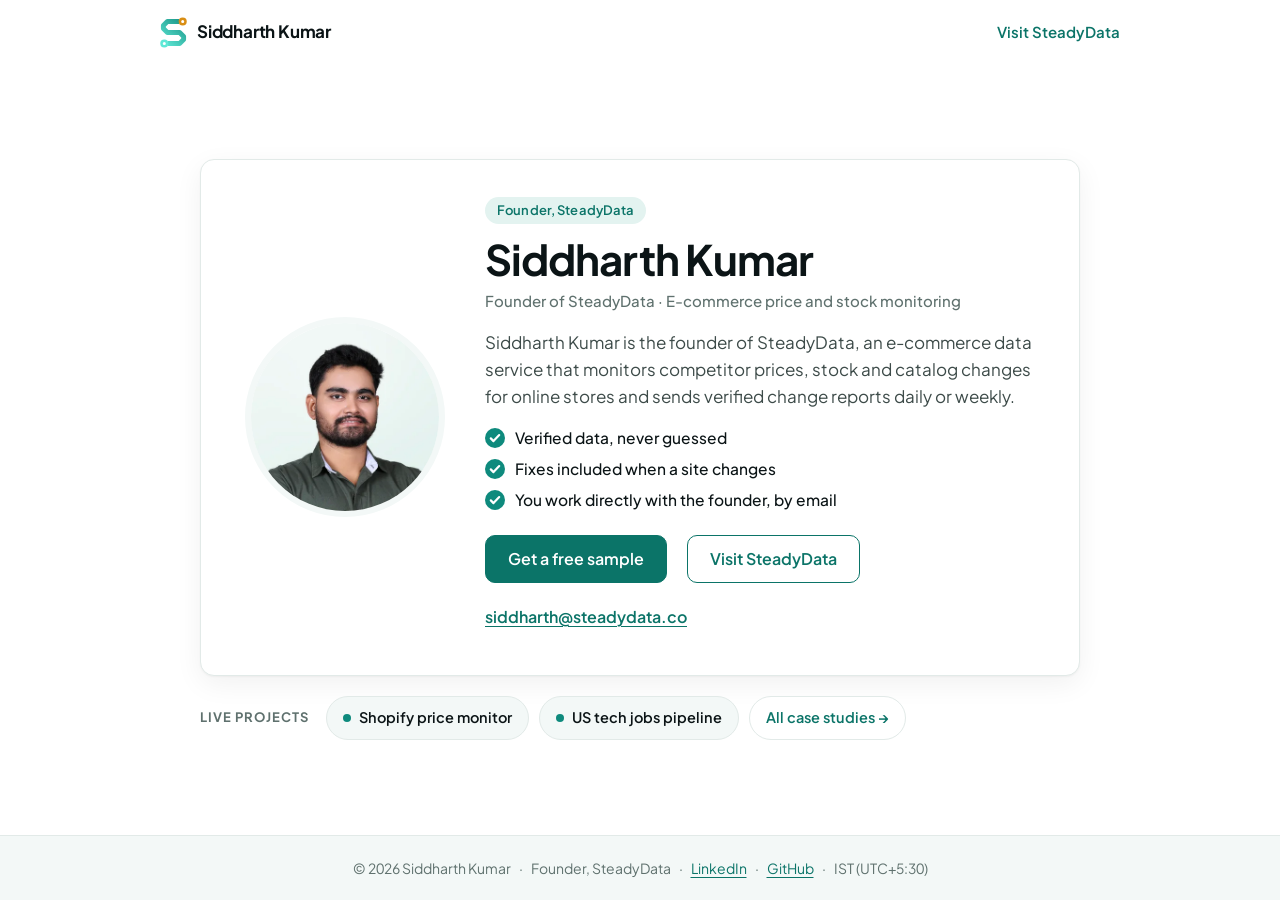
==== commit 6b18c42e: "Founder email: siddharth@steadydata.co" ====
--- a/index.html
+++ b/index.html
@@ -39,14 +39,14 @@
   "@type": "ProfilePage",
   "url": "https://siddharthkumar.com/",
   "name": "Siddharth Kumar | Founder of SteadyData",
-  "dateModified": "2026-11-21",
+  "dateModified": "2026-11-22",
   "mainEntity": {
     "@type": "Person",
     "@id": "https://siddharthkumar.com/#person",
     "name": "Siddharth Kumar",
     "url": "https://siddharthkumar.com/",
     "image": "https://siddharthkumar.com/assets/img/siddharth-kumar.webp",
-    "email": "hello@steadydata.co",
+    "email": "siddharth@steadydata.co",
     "jobTitle": "Founder",
     "description": "Siddharth Kumar is the founder of SteadyData, an e-commerce data service that monitors competitor prices, stock and catalog changes for online stores and sends verified change reports daily or weekly.",
     "worksFor": {
@@ -99,7 +99,7 @@
       <div class="actions">
         <a class="btn btn-primary" href="https://steadydata.co/contact/">Get a free sample</a>
         <a class="btn btn-secondary" href="https://steadydata.co">Visit SteadyData</a>
-        <a class="mail" href="mailto:hello@steadydata.co">hello@steadydata.co</a>
+        <a class="mail" href="mailto:siddharth@steadydata.co">siddharth@steadydata.co</a>
       </div>
     </div>
   </section>
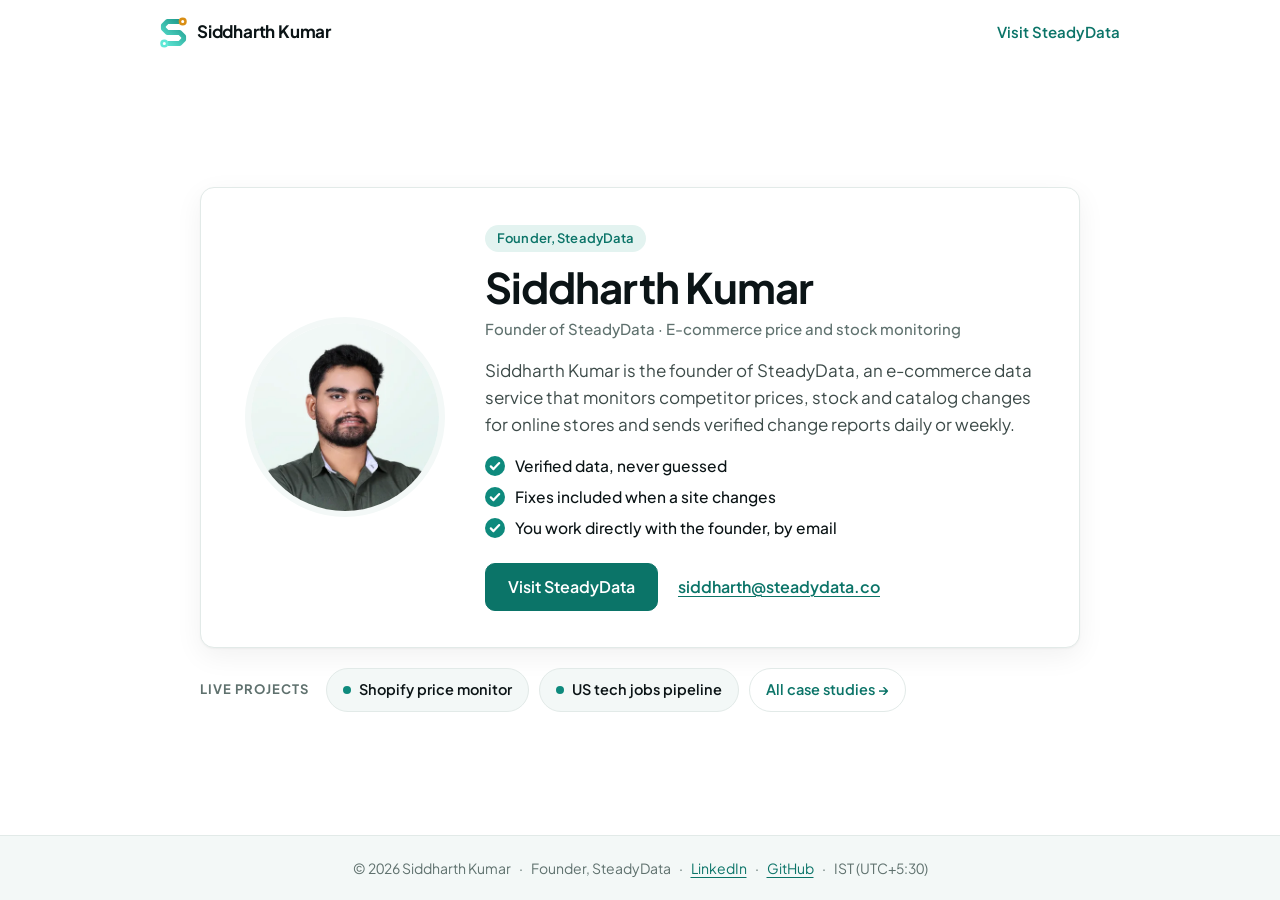
==== commit e8c1d17b: "Founder card: Visit SteadyData is the one button; no free-sample pitch on the personal site" ====
--- a/index.html
+++ b/index.html
@@ -3,7 +3,7 @@
 <head>
 <meta charset="utf-8">
 <meta name="viewport" content="width=device-width, initial-scale=1">
-<meta http-equiv="Content-Security-Policy" content="default-src 'none'; img-src 'self'; style-src 'self'; font-src 'self'; connect-src 'self'; base-uri 'none'; form-action 'none'">
+<meta http-equiv="Content-Security-Policy" content="default-src 'none'; img-src 'self'; style-src 'self'; font-src 'self'; connect-src 'self'; manifest-src 'self'; base-uri 'none'; form-action 'none'">
 <meta name="referrer" content="strict-origin-when-cross-origin">
 <title>Siddharth Kumar | Founder of SteadyData</title>
 <meta name="description" content="Siddharth Kumar is the founder of SteadyData, an e-commerce data service that monitors competitor prices, stock and catalog changes for online stores.">
@@ -11,7 +11,10 @@
 <meta name="author" content="Siddharth Kumar">
 <meta name="theme-color" content="#FFFFFF">
 <meta name="color-scheme" content="light">
-<link rel="icon" href="favicon.svg" type="image/svg+xml">
+<link rel="icon" href="/favicon.ico" sizes="32x32">
+<link rel="icon" href="/assets/img/icon.svg" type="image/svg+xml">
+<link rel="apple-touch-icon" href="/assets/img/apple-touch-icon.png">
+<link rel="manifest" href="/site.webmanifest">
 <link rel="preload" href="assets/fonts/plus-jakarta-sans.woff2" as="font" type="font/woff2" crossorigin>
 <link rel="stylesheet" href="assets/style.css?v=4">
 
@@ -51,8 +54,9 @@
     "description": "Siddharth Kumar is the founder of SteadyData, an e-commerce data service that monitors competitor prices, stock and catalog changes for online stores and sends verified change reports daily or weekly.",
     "worksFor": {
       "@type": "Organization",
+      "@id": "https://steadydata.co/#org",
       "name": "SteadyData",
-      "url": "https://steadydata.co",
+      "url": "https://steadydata.co/",
       "logo": "https://steadydata.co/assets/img/logo-512.png"
     },
     "knowsAbout": [
@@ -97,8 +101,7 @@
         <li><svg viewBox="0 0 20 20" aria-hidden="true" focusable="false"><circle cx="10" cy="10" r="10" fill="#0E8A7D"/><path d="M5.8 10.4l2.7 2.7 5.7-6" fill="none" stroke="#FFFFFF" stroke-width="2.2" stroke-linecap="round" stroke-linejoin="round"/></svg>You work directly with the founder, by email</li>
       </ul>
       <div class="actions">
-        <a class="btn btn-primary" href="https://steadydata.co/contact/">Get a free sample</a>
-        <a class="btn btn-secondary" href="https://steadydata.co">Visit SteadyData</a>
+        <a class="btn btn-primary" href="https://steadydata.co">Visit SteadyData</a>
         <a class="mail" href="mailto:siddharth@steadydata.co">siddharth@steadydata.co</a>
       </div>
     </div>
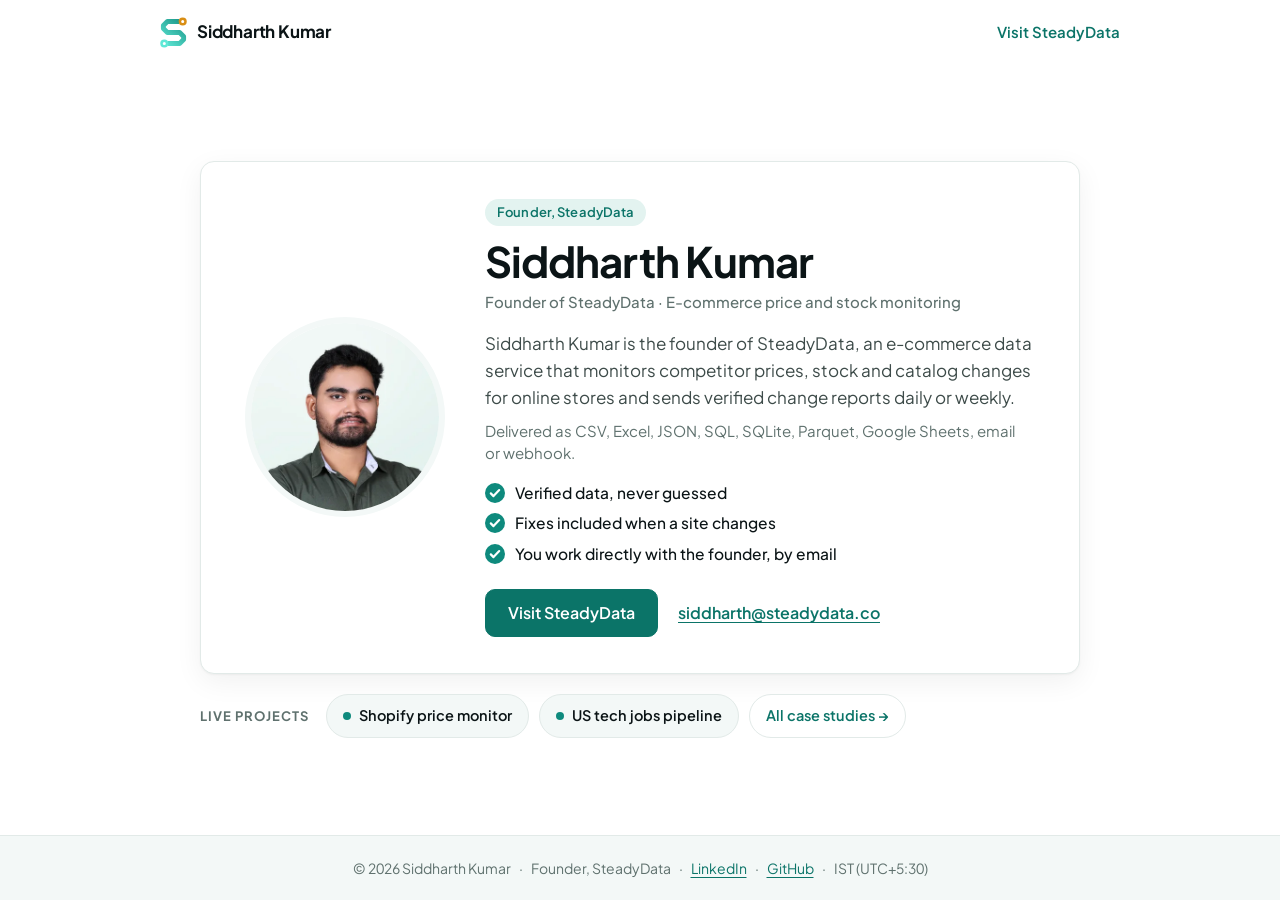
==== commit 9adbd7e6: "Add the delivery formats line Co-Authored-By: Claude Opus 5.5 <noreply@anthropic.com> Claude-Session" ====
--- a/index.html
+++ b/index.html
@@ -16,7 +16,7 @@
 <link rel="apple-touch-icon" href="/assets/img/apple-touch-icon.png">
 <link rel="manifest" href="/site.webmanifest">
 <link rel="preload" href="assets/fonts/plus-jakarta-sans.woff2" as="font" type="font/woff2" crossorigin>
-<link rel="stylesheet" href="assets/style.css?v=4">
+<link rel="stylesheet" href="assets/style.css?v=5">
 
 <meta property="og:type" content="profile">
 <meta property="og:site_name" content="Siddharth Kumar">
@@ -95,6 +95,7 @@
       <h1 id="name">Siddharth Kumar</h1>
       <p class="sub">Founder of SteadyData · E-commerce price and stock monitoring</p>
       <p class="lead">Siddharth Kumar is the founder of SteadyData, an e-commerce data service that monitors competitor prices, stock and catalog changes for online stores and sends verified change reports daily or weekly.</p>
+      <p class="delivery">Delivered as CSV, Excel, JSON, SQL, SQLite, Parquet, Google Sheets, email or webhook.</p>
       <ul class="promises">
         <li><svg viewBox="0 0 20 20" aria-hidden="true" focusable="false"><circle cx="10" cy="10" r="10" fill="#0E8A7D"/><path d="M5.8 10.4l2.7 2.7 5.7-6" fill="none" stroke="#FFFFFF" stroke-width="2.2" stroke-linecap="round" stroke-linejoin="round"/></svg>Verified data, never guessed</li>
         <li><svg viewBox="0 0 20 20" aria-hidden="true" focusable="false"><circle cx="10" cy="10" r="10" fill="#0E8A7D"/><path d="M5.8 10.4l2.7 2.7 5.7-6" fill="none" stroke="#FFFFFF" stroke-width="2.2" stroke-linecap="round" stroke-linejoin="round"/></svg>Fixes included when a site changes</li>
--- a/assets/style.css
+++ b/assets/style.css
@@ -141,6 +141,13 @@
   line-height: 1.6;
   text-wrap: pretty;
 }
+.delivery {
+  margin-top: 8px;
+  color: var(--muted);
+  font-size: .9375rem;
+  line-height: 1.5;
+  text-wrap: pretty;
+}
 
 .promises {
   list-style: none;
